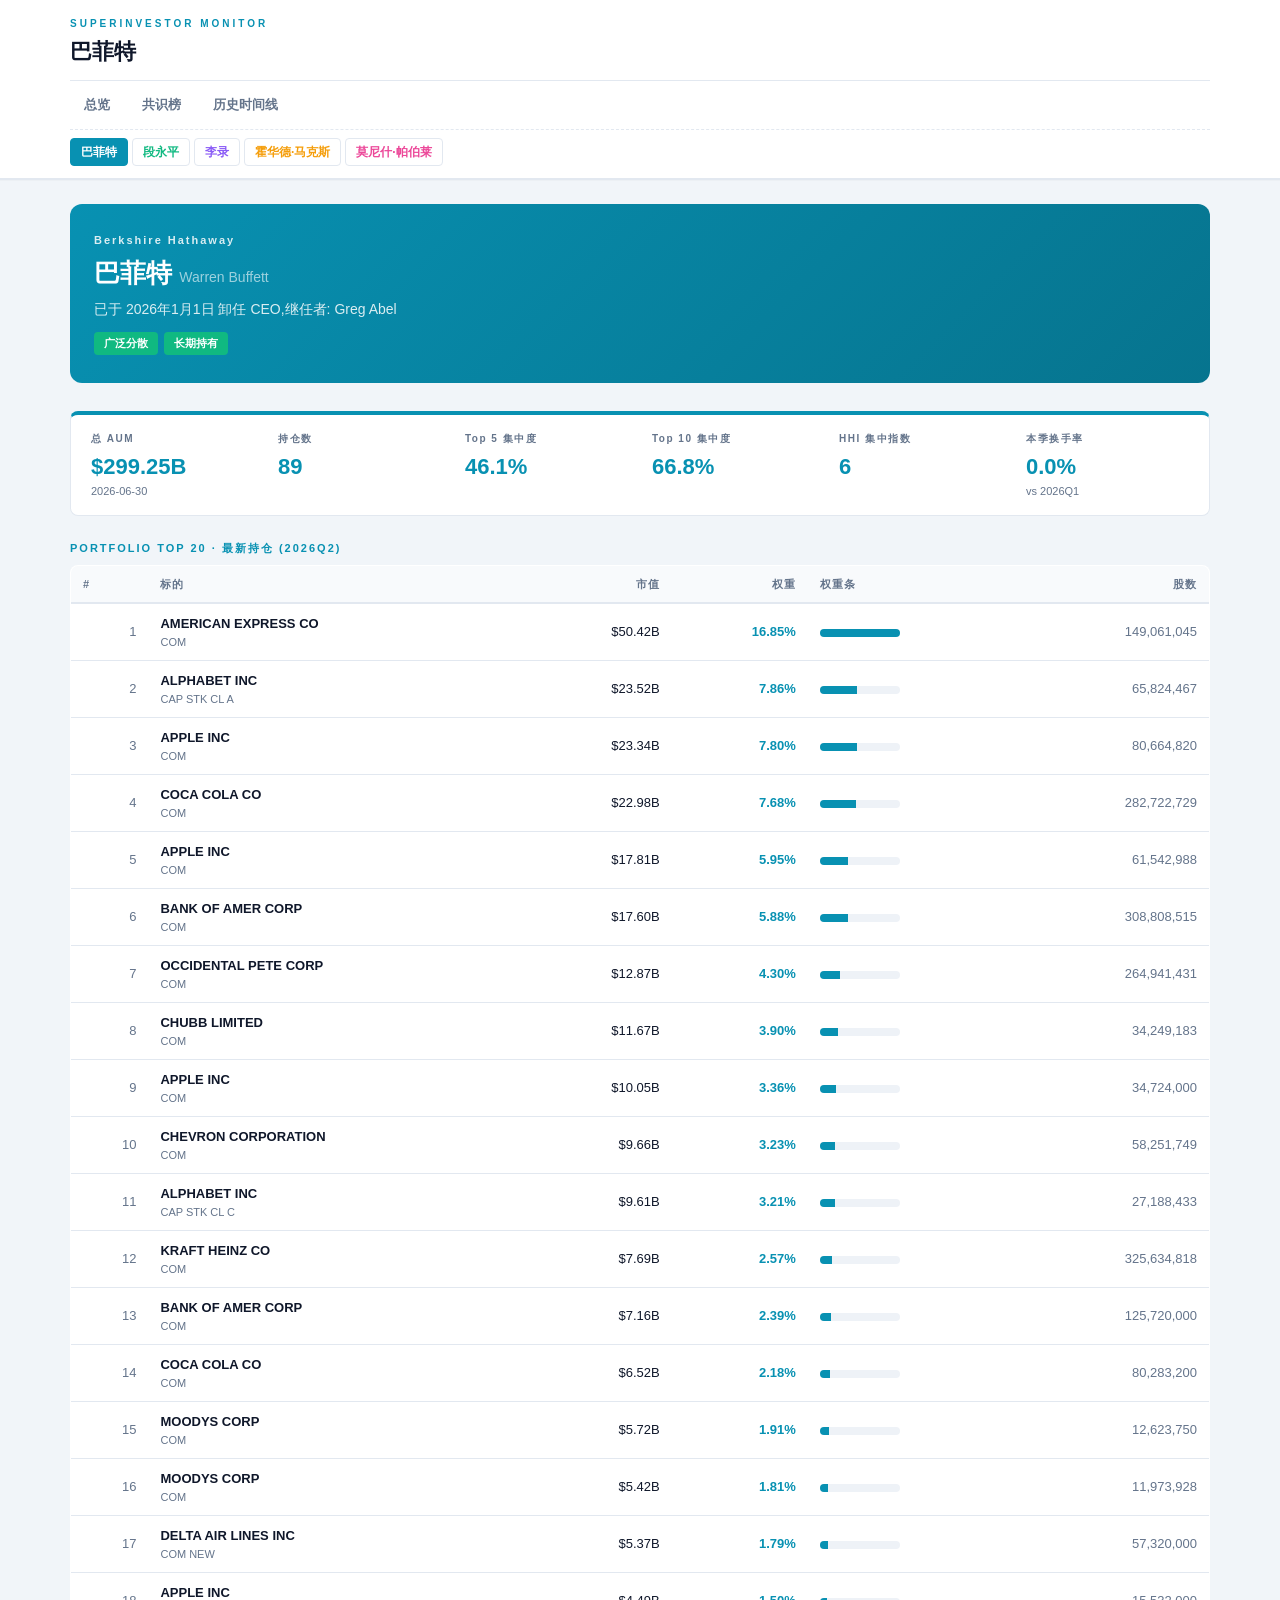
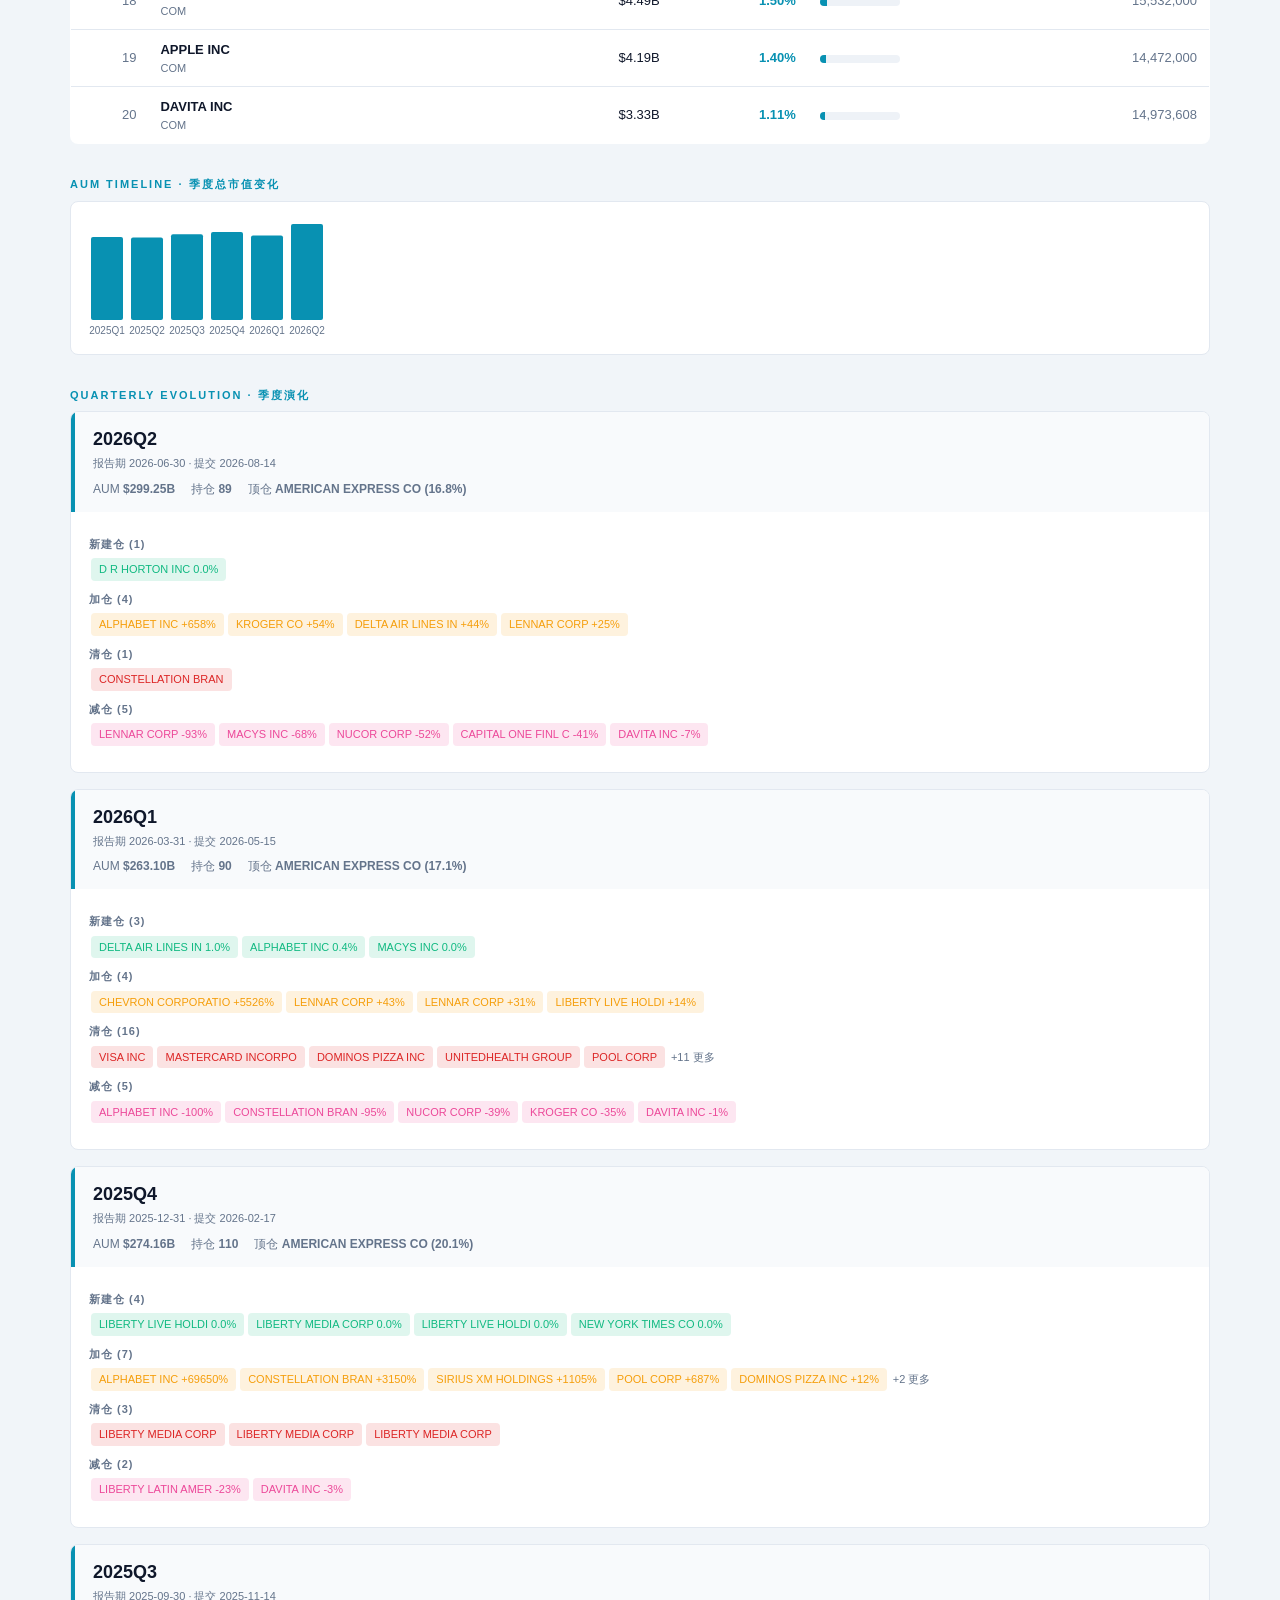
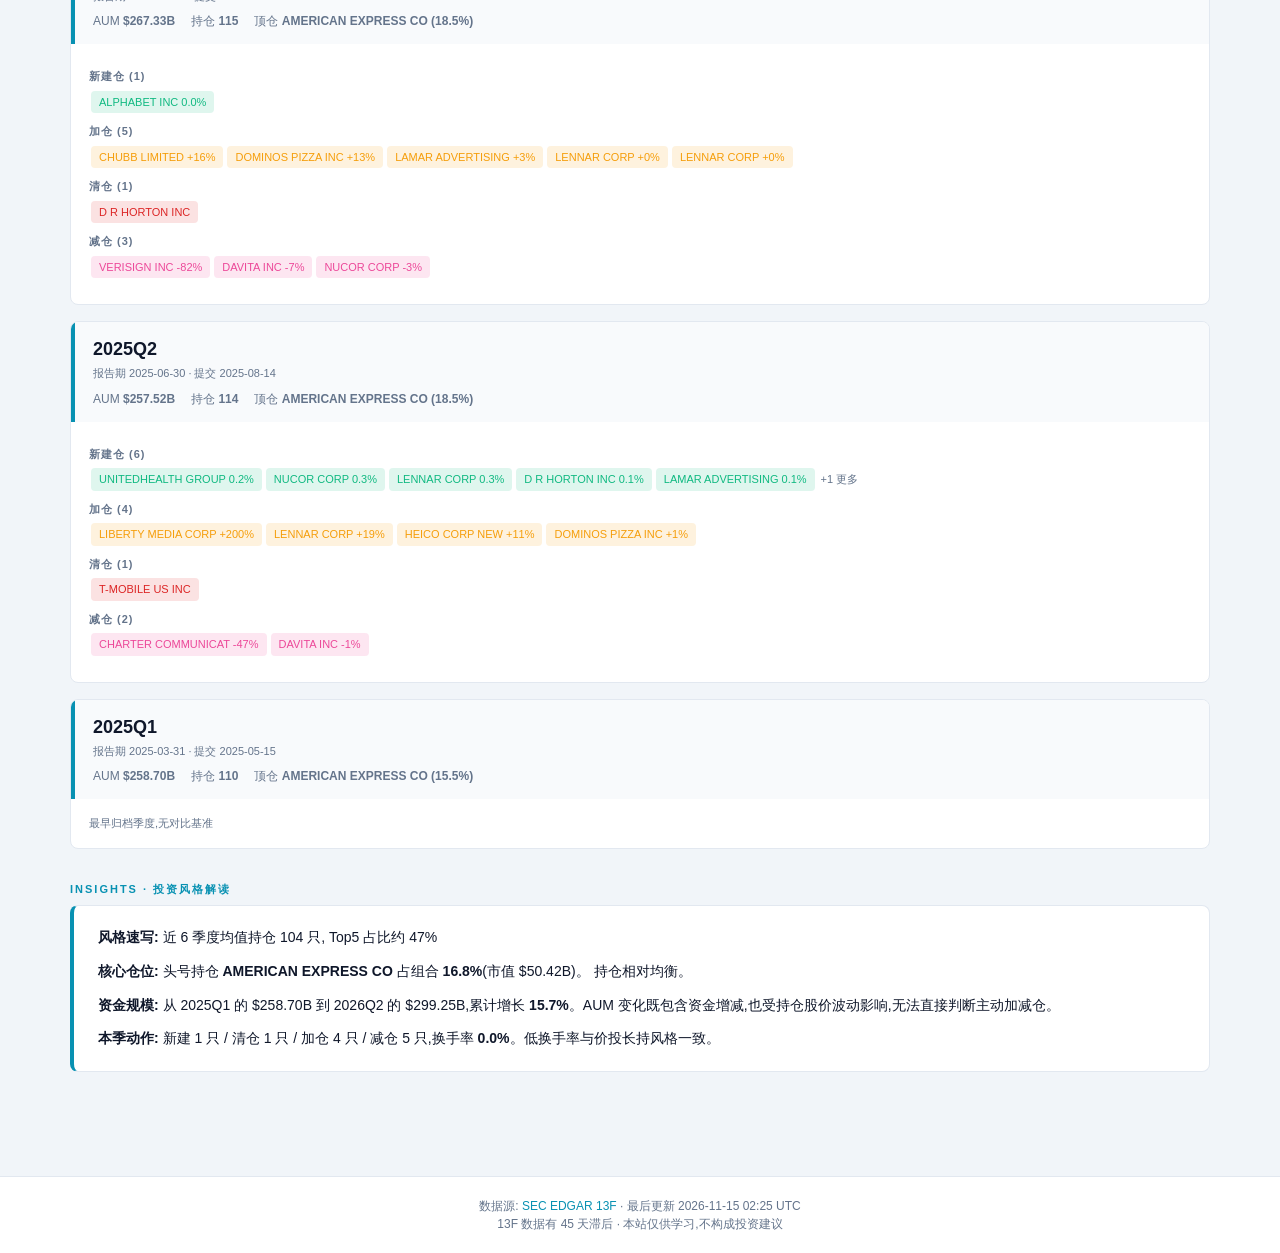
==== docs/Buffett.html @ 81aad675 "Update state/history/site [skip ci]" ====
<!DOCTYPE html>
<html lang="zh-CN">
<head>
<meta charset="UTF-8">
<meta name="viewport" content="width=device-width, initial-scale=1">
<title>巴菲特 · Superinvestor Monitor</title>
<link rel="stylesheet" href="assets/style.css">
</head>
<body>
<header class="site-header">
    <div class="container">
        <div class="brand">
            <div class="brand-tag">SUPERINVESTOR MONITOR</div>
            <h1>巴菲特</h1>
        </div>
        <nav class="primary-nav"><a href="index.html">总览</a><a href="consensus.html">共识榜</a><a href="history.html">历史时间线</a></nav>
        <nav class="investor-nav"><a href="Buffett.html" class="active" style="--accent:#0891b2">巴菲特</a><a href="Duan.html" style="--accent:#10b981">段永平</a><a href="LiLu.html" style="--accent:#8b5cf6">李录</a><a href="Marks.html" style="--accent:#f59e0b">霍华德·马克斯</a><a href="Pabrai.html" style="--accent:#ec4899">莫尼什·帕伯莱</a></nav>
    </div>
</header>

<main class="container">

    <section class="hero" style="--accent:#0891b2">
        <div class="hero-tag">Berkshire Hathaway</div>
        <h2 class="hero-title">巴菲特 <span class="muted">Warren Buffett</span></h2>
        <div class="hero-sub">已于 2026年1月1日 卸任 CEO,继任者: Greg Abel</div>
        <div class="hero-tags"><span class="style-tag" style="background:#10b981">广泛分散</span><span class="style-tag" style="background:#10b981">长期持有</span></div>
    </section>

    
    <div class="kpi-strip" style="--accent:#0891b2">
        <div class="kpi-cell">
            <div class="kpi-label">总 AUM</div>
            <div class="kpi-value">$299.25B</div>
            <div class="kpi-sub">2026-06-30</div>
        </div>
        <div class="kpi-cell">
            <div class="kpi-label">持仓数</div>
            <div class="kpi-value">89</div>
        </div>
        <div class="kpi-cell">
            <div class="kpi-label">Top 5 集中度</div>
            <div class="kpi-value">46.1%</div>
        </div>
        <div class="kpi-cell">
            <div class="kpi-label">Top 10 集中度</div>
            <div class="kpi-value">66.8%</div>
        </div>
        <div class="kpi-cell">
            <div class="kpi-label">HHI 集中指数</div>
            <div class="kpi-value">6</div>
        </div>
    
        <div class="kpi-cell">
            <div class="kpi-label">本季换手率</div>
            <div class="kpi-value">0.0%</div>
            <div class="kpi-sub">vs 2026Q1</div>
        </div>
        </div>

    <section>
        <div class="section-tag">PORTFOLIO TOP 20 · 最新持仓 (2026Q2)</div>
        <table class="data-table">
            <thead><tr><th>#</th><th>标的</th><th class="num">市值</th><th class="num">权重</th><th>权重条</th><th class="num">股数</th></tr></thead>
            <tbody>
        <tr>
            <td class="muted num">1</td>
            <td><b>AMERICAN EXPRESS CO</b><div class="muted small">COM</div></td>
            <td class="num">$50.42B</td>
            <td class="num"><b style="color:#0891b2">16.85%</b></td>
            <td><div class="bar-wrap" style="width:80px"><div class="bar-fill" style="width:100.0%; background:#0891b2"></div></div></td>
            <td class="num muted">149,061,045</td>
        </tr>
        
        <tr>
            <td class="muted num">2</td>
            <td><b>ALPHABET INC</b><div class="muted small">CAP STK CL A</div></td>
            <td class="num">$23.52B</td>
            <td class="num"><b style="color:#0891b2">7.86%</b></td>
            <td><div class="bar-wrap" style="width:80px"><div class="bar-fill" style="width:46.7%; background:#0891b2"></div></div></td>
            <td class="num muted">65,824,467</td>
        </tr>
        
        <tr>
            <td class="muted num">3</td>
            <td><b>APPLE INC</b><div class="muted small">COM</div></td>
            <td class="num">$23.34B</td>
            <td class="num"><b style="color:#0891b2">7.80%</b></td>
            <td><div class="bar-wrap" style="width:80px"><div class="bar-fill" style="width:46.3%; background:#0891b2"></div></div></td>
            <td class="num muted">80,664,820</td>
        </tr>
        
        <tr>
            <td class="muted num">4</td>
            <td><b>COCA COLA CO</b><div class="muted small">COM</div></td>
            <td class="num">$22.98B</td>
            <td class="num"><b style="color:#0891b2">7.68%</b></td>
            <td><div class="bar-wrap" style="width:80px"><div class="bar-fill" style="width:45.6%; background:#0891b2"></div></div></td>
            <td class="num muted">282,722,729</td>
        </tr>
        
        <tr>
            <td class="muted num">5</td>
            <td><b>APPLE INC</b><div class="muted small">COM</div></td>
            <td class="num">$17.81B</td>
            <td class="num"><b style="color:#0891b2">5.95%</b></td>
            <td><div class="bar-wrap" style="width:80px"><div class="bar-fill" style="width:35.3%; background:#0891b2"></div></div></td>
            <td class="num muted">61,542,988</td>
        </tr>
        
        <tr>
            <td class="muted num">6</td>
            <td><b>BANK OF AMER CORP</b><div class="muted small">COM</div></td>
            <td class="num">$17.60B</td>
            <td class="num"><b style="color:#0891b2">5.88%</b></td>
            <td><div class="bar-wrap" style="width:80px"><div class="bar-fill" style="width:34.9%; background:#0891b2"></div></div></td>
            <td class="num muted">308,808,515</td>
        </tr>
        
        <tr>
            <td class="muted num">7</td>
            <td><b>OCCIDENTAL PETE CORP</b><div class="muted small">COM</div></td>
            <td class="num">$12.87B</td>
            <td class="num"><b style="color:#0891b2">4.30%</b></td>
            <td><div class="bar-wrap" style="width:80px"><div class="bar-fill" style="width:25.5%; background:#0891b2"></div></div></td>
            <td class="num muted">264,941,431</td>
        </tr>
        
        <tr>
            <td class="muted num">8</td>
            <td><b>CHUBB LIMITED</b><div class="muted small">COM</div></td>
            <td class="num">$11.67B</td>
            <td class="num"><b style="color:#0891b2">3.90%</b></td>
            <td><div class="bar-wrap" style="width:80px"><div class="bar-fill" style="width:23.1%; background:#0891b2"></div></div></td>
            <td class="num muted">34,249,183</td>
        </tr>
        
        <tr>
            <td class="muted num">9</td>
            <td><b>APPLE INC</b><div class="muted small">COM</div></td>
            <td class="num">$10.05B</td>
            <td class="num"><b style="color:#0891b2">3.36%</b></td>
            <td><div class="bar-wrap" style="width:80px"><div class="bar-fill" style="width:19.9%; background:#0891b2"></div></div></td>
            <td class="num muted">34,724,000</td>
        </tr>
        
        <tr>
            <td class="muted num">10</td>
            <td><b>CHEVRON CORPORATION</b><div class="muted small">COM</div></td>
            <td class="num">$9.66B</td>
            <td class="num"><b style="color:#0891b2">3.23%</b></td>
            <td><div class="bar-wrap" style="width:80px"><div class="bar-fill" style="width:19.2%; background:#0891b2"></div></div></td>
            <td class="num muted">58,251,749</td>
        </tr>
        
        <tr>
            <td class="muted num">11</td>
            <td><b>ALPHABET INC</b><div class="muted small">CAP STK CL C</div></td>
            <td class="num">$9.61B</td>
            <td class="num"><b style="color:#0891b2">3.21%</b></td>
            <td><div class="bar-wrap" style="width:80px"><div class="bar-fill" style="width:19.1%; background:#0891b2"></div></div></td>
            <td class="num muted">27,188,433</td>
        </tr>
        
        <tr>
            <td class="muted num">12</td>
            <td><b>KRAFT HEINZ CO</b><div class="muted small">COM</div></td>
            <td class="num">$7.69B</td>
            <td class="num"><b style="color:#0891b2">2.57%</b></td>
            <td><div class="bar-wrap" style="width:80px"><div class="bar-fill" style="width:15.3%; background:#0891b2"></div></div></td>
            <td class="num muted">325,634,818</td>
        </tr>
        
        <tr>
            <td class="muted num">13</td>
            <td><b>BANK OF AMER CORP</b><div class="muted small">COM</div></td>
            <td class="num">$7.16B</td>
            <td class="num"><b style="color:#0891b2">2.39%</b></td>
            <td><div class="bar-wrap" style="width:80px"><div class="bar-fill" style="width:14.2%; background:#0891b2"></div></div></td>
            <td class="num muted">125,720,000</td>
        </tr>
        
        <tr>
            <td class="muted num">14</td>
            <td><b>COCA COLA CO</b><div class="muted small">COM</div></td>
            <td class="num">$6.52B</td>
            <td class="num"><b style="color:#0891b2">2.18%</b></td>
            <td><div class="bar-wrap" style="width:80px"><div class="bar-fill" style="width:12.9%; background:#0891b2"></div></div></td>
            <td class="num muted">80,283,200</td>
        </tr>
        
        <tr>
            <td class="muted num">15</td>
            <td><b>MOODYS CORP</b><div class="muted small">COM</div></td>
            <td class="num">$5.72B</td>
            <td class="num"><b style="color:#0891b2">1.91%</b></td>
            <td><div class="bar-wrap" style="width:80px"><div class="bar-fill" style="width:11.3%; background:#0891b2"></div></div></td>
            <td class="num muted">12,623,750</td>
        </tr>
        
        <tr>
            <td class="muted num">16</td>
            <td><b>MOODYS CORP</b><div class="muted small">COM</div></td>
            <td class="num">$5.42B</td>
            <td class="num"><b style="color:#0891b2">1.81%</b></td>
            <td><div class="bar-wrap" style="width:80px"><div class="bar-fill" style="width:10.8%; background:#0891b2"></div></div></td>
            <td class="num muted">11,973,928</td>
        </tr>
        
        <tr>
            <td class="muted num">17</td>
            <td><b>DELTA AIR LINES INC</b><div class="muted small">COM NEW</div></td>
            <td class="num">$5.37B</td>
            <td class="num"><b style="color:#0891b2">1.79%</b></td>
            <td><div class="bar-wrap" style="width:80px"><div class="bar-fill" style="width:10.6%; background:#0891b2"></div></div></td>
            <td class="num muted">57,320,000</td>
        </tr>
        
        <tr>
            <td class="muted num">18</td>
            <td><b>APPLE INC</b><div class="muted small">COM</div></td>
            <td class="num">$4.49B</td>
            <td class="num"><b style="color:#0891b2">1.50%</b></td>
            <td><div class="bar-wrap" style="width:80px"><div class="bar-fill" style="width:8.9%; background:#0891b2"></div></div></td>
            <td class="num muted">15,532,000</td>
        </tr>
        
        <tr>
            <td class="muted num">19</td>
            <td><b>APPLE INC</b><div class="muted small">COM</div></td>
            <td class="num">$4.19B</td>
            <td class="num"><b style="color:#0891b2">1.40%</b></td>
            <td><div class="bar-wrap" style="width:80px"><div class="bar-fill" style="width:8.3%; background:#0891b2"></div></div></td>
            <td class="num muted">14,472,000</td>
        </tr>
        
        <tr>
            <td class="muted num">20</td>
            <td><b>DAVITA INC</b><div class="muted small">COM</div></td>
            <td class="num">$3.33B</td>
            <td class="num"><b style="color:#0891b2">1.11%</b></td>
            <td><div class="bar-wrap" style="width:80px"><div class="bar-fill" style="width:6.6%; background:#0891b2"></div></div></td>
            <td class="num muted">14,973,608</td>
        </tr>
        </tbody>
        </table>
    </section>

    <section>
        <div class="section-tag">AUM TIMELINE · 季度总市值变化</div>
        <div class="chart-wrap"><svg width="240" height="120" viewBox="0 0 240 120" class="chart"><rect x="4.0" y="19.0" width="32.0" height="83.0" fill="#0891b2" rx="2"/><text x="20.0" y="116" text-anchor="middle" font-size="10" fill="#64748b">2025Q1</text><rect x="44.0" y="19.4" width="32.0" height="82.6" fill="#0891b2" rx="2"/><text x="60.0" y="116" text-anchor="middle" font-size="10" fill="#64748b">2025Q2</text><rect x="84.0" y="16.2" width="32.0" height="85.8" fill="#0891b2" rx="2"/><text x="100.0" y="116" text-anchor="middle" font-size="10" fill="#64748b">2025Q3</text><rect x="124.0" y="14.0" width="32.0" height="88.0" fill="#0891b2" rx="2"/><text x="140.0" y="116" text-anchor="middle" font-size="10" fill="#64748b">2025Q4</text><rect x="164.0" y="17.6" width="32.0" height="84.4" fill="#0891b2" rx="2"/><text x="180.0" y="116" text-anchor="middle" font-size="10" fill="#64748b">2026Q1</text><rect x="204.0" y="6.0" width="32.0" height="96.0" fill="#0891b2" rx="2"/><text x="220.0" y="116" text-anchor="middle" font-size="10" fill="#64748b">2026Q2</text></svg></div>
    </section>

    <section>
        <div class="section-tag">QUARTERLY EVOLUTION · 季度演化</div>
        <div class="quarter-list">
        <div class="quarter-card">
            <div class="quarter-card-header" style="border-left-color:#0891b2">
                <div class="quarter-card-title">2026Q2</div>
                <div class="quarter-card-meta">
                    报告期 2026-06-30 · 提交 2026-08-14
                </div>
                <div class="quarter-card-stats">
                    <span>AUM <b>$299.25B</b></span>
                    <span>持仓 <b>89</b></span>
                    <span>顶仓 <b>AMERICAN EXPRESS CO (16.8%)</b></span>
                </div>
            </div>
            <div class="quarter-card-body"><div class="qoq-block"><div class="qoq-block-label">新建仓 (1)</div><span class="chip" style="background:#10b98122; color:#10b981">D R HORTON INC 0.0%</span></div><div class="qoq-block"><div class="qoq-block-label">加仓 (4)</div><span class="chip" style="background:#f59e0b22; color:#f59e0b">ALPHABET INC +658%</span><span class="chip" style="background:#f59e0b22; color:#f59e0b">KROGER CO +54%</span><span class="chip" style="background:#f59e0b22; color:#f59e0b">DELTA AIR LINES IN +44%</span><span class="chip" style="background:#f59e0b22; color:#f59e0b">LENNAR CORP +25%</span></div><div class="qoq-block"><div class="qoq-block-label">清仓 (1)</div><span class="chip" style="background:#dc262622; color:#dc2626">CONSTELLATION BRAN</span></div><div class="qoq-block"><div class="qoq-block-label">减仓 (5)</div><span class="chip" style="background:#ec489922; color:#ec4899">LENNAR CORP -93%</span><span class="chip" style="background:#ec489922; color:#ec4899">MACYS INC -68%</span><span class="chip" style="background:#ec489922; color:#ec4899">NUCOR CORP -52%</span><span class="chip" style="background:#ec489922; color:#ec4899">CAPITAL ONE FINL C -41%</span><span class="chip" style="background:#ec489922; color:#ec4899">DAVITA INC -7%</span></div></div>
        </div>
        
        <div class="quarter-card">
            <div class="quarter-card-header" style="border-left-color:#0891b2">
                <div class="quarter-card-title">2026Q1</div>
                <div class="quarter-card-meta">
                    报告期 2026-03-31 · 提交 2026-05-15
                </div>
                <div class="quarter-card-stats">
                    <span>AUM <b>$263.10B</b></span>
                    <span>持仓 <b>90</b></span>
                    <span>顶仓 <b>AMERICAN EXPRESS CO (17.1%)</b></span>
                </div>
            </div>
            <div class="quarter-card-body"><div class="qoq-block"><div class="qoq-block-label">新建仓 (3)</div><span class="chip" style="background:#10b98122; color:#10b981">DELTA AIR LINES IN 1.0%</span><span class="chip" style="background:#10b98122; color:#10b981">ALPHABET INC 0.4%</span><span class="chip" style="background:#10b98122; color:#10b981">MACYS INC 0.0%</span></div><div class="qoq-block"><div class="qoq-block-label">加仓 (4)</div><span class="chip" style="background:#f59e0b22; color:#f59e0b">CHEVRON CORPORATIO +5526%</span><span class="chip" style="background:#f59e0b22; color:#f59e0b">LENNAR CORP +43%</span><span class="chip" style="background:#f59e0b22; color:#f59e0b">LENNAR CORP +31%</span><span class="chip" style="background:#f59e0b22; color:#f59e0b">LIBERTY LIVE HOLDI +14%</span></div><div class="qoq-block"><div class="qoq-block-label">清仓 (16)</div><span class="chip" style="background:#dc262622; color:#dc2626">VISA INC</span><span class="chip" style="background:#dc262622; color:#dc2626">MASTERCARD INCORPO</span><span class="chip" style="background:#dc262622; color:#dc2626">DOMINOS PIZZA INC</span><span class="chip" style="background:#dc262622; color:#dc2626">UNITEDHEALTH GROUP</span><span class="chip" style="background:#dc262622; color:#dc2626">POOL CORP</span> <span class="muted small">+11 更多</span></div><div class="qoq-block"><div class="qoq-block-label">减仓 (5)</div><span class="chip" style="background:#ec489922; color:#ec4899">ALPHABET INC -100%</span><span class="chip" style="background:#ec489922; color:#ec4899">CONSTELLATION BRAN -95%</span><span class="chip" style="background:#ec489922; color:#ec4899">NUCOR CORP -39%</span><span class="chip" style="background:#ec489922; color:#ec4899">KROGER CO -35%</span><span class="chip" style="background:#ec489922; color:#ec4899">DAVITA INC -1%</span></div></div>
        </div>
        
        <div class="quarter-card">
            <div class="quarter-card-header" style="border-left-color:#0891b2">
                <div class="quarter-card-title">2025Q4</div>
                <div class="quarter-card-meta">
                    报告期 2025-12-31 · 提交 2026-02-17
                </div>
                <div class="quarter-card-stats">
                    <span>AUM <b>$274.16B</b></span>
                    <span>持仓 <b>110</b></span>
                    <span>顶仓 <b>AMERICAN EXPRESS CO (20.1%)</b></span>
                </div>
            </div>
            <div class="quarter-card-body"><div class="qoq-block"><div class="qoq-block-label">新建仓 (4)</div><span class="chip" style="background:#10b98122; color:#10b981">LIBERTY LIVE HOLDI 0.0%</span><span class="chip" style="background:#10b98122; color:#10b981">LIBERTY MEDIA CORP 0.0%</span><span class="chip" style="background:#10b98122; color:#10b981">LIBERTY LIVE HOLDI 0.0%</span><span class="chip" style="background:#10b98122; color:#10b981">NEW YORK TIMES CO 0.0%</span></div><div class="qoq-block"><div class="qoq-block-label">加仓 (7)</div><span class="chip" style="background:#f59e0b22; color:#f59e0b">ALPHABET INC +69650%</span><span class="chip" style="background:#f59e0b22; color:#f59e0b">CONSTELLATION BRAN +3150%</span><span class="chip" style="background:#f59e0b22; color:#f59e0b">SIRIUS XM HOLDINGS +1105%</span><span class="chip" style="background:#f59e0b22; color:#f59e0b">POOL CORP +687%</span><span class="chip" style="background:#f59e0b22; color:#f59e0b">DOMINOS PIZZA INC +12%</span> <span class="muted small">+2 更多</span></div><div class="qoq-block"><div class="qoq-block-label">清仓 (3)</div><span class="chip" style="background:#dc262622; color:#dc2626">LIBERTY MEDIA CORP</span><span class="chip" style="background:#dc262622; color:#dc2626">LIBERTY MEDIA CORP</span><span class="chip" style="background:#dc262622; color:#dc2626">LIBERTY MEDIA CORP</span></div><div class="qoq-block"><div class="qoq-block-label">减仓 (2)</div><span class="chip" style="background:#ec489922; color:#ec4899">LIBERTY LATIN AMER -23%</span><span class="chip" style="background:#ec489922; color:#ec4899">DAVITA INC -3%</span></div></div>
        </div>
        
        <div class="quarter-card">
            <div class="quarter-card-header" style="border-left-color:#0891b2">
                <div class="quarter-card-title">2025Q3</div>
                <div class="quarter-card-meta">
                    报告期 2025-09-30 · 提交 2025-11-14
                </div>
                <div class="quarter-card-stats">
                    <span>AUM <b>$267.33B</b></span>
                    <span>持仓 <b>115</b></span>
                    <span>顶仓 <b>AMERICAN EXPRESS CO (18.5%)</b></span>
                </div>
            </div>
            <div class="quarter-card-body"><div class="qoq-block"><div class="qoq-block-label">新建仓 (1)</div><span class="chip" style="background:#10b98122; color:#10b981">ALPHABET INC 0.0%</span></div><div class="qoq-block"><div class="qoq-block-label">加仓 (5)</div><span class="chip" style="background:#f59e0b22; color:#f59e0b">CHUBB LIMITED +16%</span><span class="chip" style="background:#f59e0b22; color:#f59e0b">DOMINOS PIZZA INC +13%</span><span class="chip" style="background:#f59e0b22; color:#f59e0b">LAMAR ADVERTISING  +3%</span><span class="chip" style="background:#f59e0b22; color:#f59e0b">LENNAR CORP +0%</span><span class="chip" style="background:#f59e0b22; color:#f59e0b">LENNAR CORP +0%</span></div><div class="qoq-block"><div class="qoq-block-label">清仓 (1)</div><span class="chip" style="background:#dc262622; color:#dc2626">D R HORTON INC</span></div><div class="qoq-block"><div class="qoq-block-label">减仓 (3)</div><span class="chip" style="background:#ec489922; color:#ec4899">VERISIGN INC -82%</span><span class="chip" style="background:#ec489922; color:#ec4899">DAVITA INC -7%</span><span class="chip" style="background:#ec489922; color:#ec4899">NUCOR CORP -3%</span></div></div>
        </div>
        
        <div class="quarter-card">
            <div class="quarter-card-header" style="border-left-color:#0891b2">
                <div class="quarter-card-title">2025Q2</div>
                <div class="quarter-card-meta">
                    报告期 2025-06-30 · 提交 2025-08-14
                </div>
                <div class="quarter-card-stats">
                    <span>AUM <b>$257.52B</b></span>
                    <span>持仓 <b>114</b></span>
                    <span>顶仓 <b>AMERICAN EXPRESS CO (18.5%)</b></span>
                </div>
            </div>
            <div class="quarter-card-body"><div class="qoq-block"><div class="qoq-block-label">新建仓 (6)</div><span class="chip" style="background:#10b98122; color:#10b981">UNITEDHEALTH GROUP 0.2%</span><span class="chip" style="background:#10b98122; color:#10b981">NUCOR CORP 0.3%</span><span class="chip" style="background:#10b98122; color:#10b981">LENNAR CORP 0.3%</span><span class="chip" style="background:#10b98122; color:#10b981">D R HORTON INC 0.1%</span><span class="chip" style="background:#10b98122; color:#10b981">LAMAR ADVERTISING  0.1%</span> <span class="muted small">+1 更多</span></div><div class="qoq-block"><div class="qoq-block-label">加仓 (4)</div><span class="chip" style="background:#f59e0b22; color:#f59e0b">LIBERTY MEDIA CORP +200%</span><span class="chip" style="background:#f59e0b22; color:#f59e0b">LENNAR CORP +19%</span><span class="chip" style="background:#f59e0b22; color:#f59e0b">HEICO CORP NEW +11%</span><span class="chip" style="background:#f59e0b22; color:#f59e0b">DOMINOS PIZZA INC +1%</span></div><div class="qoq-block"><div class="qoq-block-label">清仓 (1)</div><span class="chip" style="background:#dc262622; color:#dc2626">T-MOBILE US INC</span></div><div class="qoq-block"><div class="qoq-block-label">减仓 (2)</div><span class="chip" style="background:#ec489922; color:#ec4899">CHARTER COMMUNICAT -47%</span><span class="chip" style="background:#ec489922; color:#ec4899">DAVITA INC -1%</span></div></div>
        </div>
        
        <div class="quarter-card">
            <div class="quarter-card-header" style="border-left-color:#0891b2">
                <div class="quarter-card-title">2025Q1</div>
                <div class="quarter-card-meta">
                    报告期 2025-03-31 · 提交 2025-05-15
                </div>
                <div class="quarter-card-stats">
                    <span>AUM <b>$258.70B</b></span>
                    <span>持仓 <b>110</b></span>
                    <span>顶仓 <b>AMERICAN EXPRESS CO (15.5%)</b></span>
                </div>
            </div>
            <div class="quarter-card-body"><div class="muted small">最早归档季度,无对比基准</div></div>
        </div>
        </div>
    </section>

    <section>
        <div class="section-tag">INSIGHTS · 投资风格解读</div>
        <div class="insight-box"><p><b>风格速写:</b> 近 6 季度均值持仓 104 只, Top5 占比约 47%</p><p><b>核心仓位:</b> 头号持仓 <b>AMERICAN EXPRESS CO</b> 占组合 <b>16.8%</b>(市值 $50.42B)。 持仓相对均衡。</p><p><b>资金规模:</b> 从 2025Q1 的 $258.70B 到 2026Q2 的 $299.25B,累计增长 <b>15.7%</b>。AUM 变化既包含资金增减,也受持仓股价波动影响,无法直接判断主动加减仓。</p><p><b>本季动作:</b> 新建 1 只 / 清仓 1 只 / 加仓 4 只 / 减仓 5 只,换手率 <b>0.0%</b>。低换手率与价投长持风格一致。</p></div>
    </section>
    
</main>

<footer class="site-footer">
    <div class="container">
        <div>数据源: <a href="https://www.sec.gov/edgar/sec-api-documentation" target="_blank">SEC EDGAR 13F</a> · 最后更新 2026-11-15 02:25 UTC</div>
        <div class="muted">13F 数据有 45 天滞后 · 本站仅供学习,不构成投资建议</div>
    </div>
</footer>
</body>
</html>
---- docs/assets/style.css ----
* { margin: 0; padding: 0; box-sizing: border-box; }

body {
    font-family: -apple-system, BlinkMacSystemFont, 'Segoe UI', 'PingFang SC', 'Microsoft YaHei', sans-serif;
    background: #f1f5f9;
    color: #0f172a;
    line-height: 1.5;
    font-size: 14px;
}

a { color: #0891b2; text-decoration: none; }
a:hover { text-decoration: underline; }

.container {
    max-width: 1180px;
    margin: 0 auto;
    padding: 0 20px;
}

.muted { color: #64748b; }
.small { font-size: 11px; }
.num { font-variant-numeric: tabular-nums; text-align: right; }

/* ============ Header / Nav ============ */
.site-header {
    background: white;
    border-bottom: 2px solid #e2e8f0;
    position: sticky; top: 0; z-index: 100;
    box-shadow: 0 1px 0 rgba(0,0,0,0.02);
}
.brand {
    padding: 16px 0 12px;
}
.brand-tag {
    font-size: 10px;
    letter-spacing: 3px;
    color: #0891b2;
    font-weight: 700;
}
.brand h1 {
    font-size: 22px;
    font-weight: 700;
    margin-top: 4px;
    color: #0f172a;
}

.primary-nav, .investor-nav {
    display: flex;
    gap: 4px;
    flex-wrap: wrap;
}
.primary-nav {
    padding: 8px 0;
    border-top: 1px solid #e2e8f0;
}
.investor-nav {
    padding: 8px 0 12px;
    border-top: 1px dashed #e2e8f0;
}
.primary-nav a {
    padding: 6px 14px;
    border-radius: 6px;
    color: #64748b;
    font-weight: 600;
    font-size: 13px;
}
.primary-nav a:hover { background: #eef2f7; text-decoration: none; }
.primary-nav a.active { background: #0891b2; color: white; }

.investor-nav a {
    padding: 4px 10px;
    border-radius: 4px;
    color: var(--accent, #64748b);
    font-weight: 600;
    font-size: 12px;
    border: 1px solid #e2e8f0;
}
.investor-nav a:hover { background: #eef2f7; text-decoration: none; }
.investor-nav a.active {
    background: var(--accent, #0891b2);
    color: white;
    border-color: var(--accent, #0891b2);
}

/* ============ Main / Section ============ */
main.container {
    padding-top: 24px;
    padding-bottom: 40px;
}

section {
    margin-bottom: 32px;
}

.section-tag {
    font-size: 11px;
    letter-spacing: 2px;
    color: #0891b2;
    font-weight: 700;
    margin-bottom: 8px;
}
.section-sub {
    font-size: 12px;
    color: #64748b;
    margin-bottom: 12px;
}

/* ============ Hero ============ */
.hero {
    background: linear-gradient(135deg, #0891b2 0%, #0e7490 100%);
    color: white;
    padding: 28px 24px;
    border-radius: 12px;
    margin-bottom: 28px;
}
.hero[style*="--accent"] {
    background: linear-gradient(135deg, var(--accent) 0%, color-mix(in srgb, var(--accent) 80%, black) 100%);
}
.hero-tag {
    font-size: 11px;
    letter-spacing: 2px;
    opacity: 0.85;
    font-weight: 600;
}
.hero-title {
    font-size: 26px;
    font-weight: 700;
    margin-top: 6px;
}
.hero-title .muted { color: rgba(255,255,255,0.6); font-weight: 400; font-size: 14px; }
.hero-sub {
    font-size: 14px;
    opacity: 0.85;
    margin-top: 6px;
}
.hero-tags {
    margin-top: 12px;
    display: flex; gap: 6px; flex-wrap: wrap;
}
.style-tag {
    color: white;
    padding: 3px 10px;
    border-radius: 4px;
    font-size: 11px;
    font-weight: 600;
}

/* ============ Investor Cards Grid ============ */
.investor-grid {
    display: grid;
    grid-template-columns: repeat(auto-fit, minmax(220px, 1fr));
    gap: 12px;
}
.investor-card {
    background: white;
    border-radius: 8px;
    border: 1px solid #e2e8f0;
    border-left: 4px solid var(--accent, #0891b2);
    padding: 16px;
    color: #0f172a;
    display: flex;
    flex-direction: column;
    gap: 12px;
    transition: transform 0.1s, box-shadow 0.1s;
}
.investor-card:hover {
    transform: translateY(-2px);
    box-shadow: 0 4px 12px rgba(0,0,0,0.06);
    text-decoration: none;
}
.investor-card.placeholder { opacity: 0.6; }

.investor-name {
    font-size: 16px;
    font-weight: 700;
}
.investor-fund {
    font-size: 11px;
    color: #64748b;
    margin-top: 2px;
}

.investor-card-stats {
    display: flex;
    gap: 16px;
    border-top: 1px solid #e2e8f0;
    padding-top: 12px;
}
.kpi-mini { flex: 1; }
.kpi-mini-value {
    font-size: 18px;
    font-weight: 700;
    color: var(--accent, #0891b2);
}
.kpi-mini-label {
    font-size: 10px;
    color: #64748b;
    letter-spacing: 1px;
}
.investor-card-top { font-size: 12px; }
.investor-top-name { font-weight: 600; }
.investor-top-weight {
    font-size: 16px;
    font-weight: 700;
    color: var(--accent);
}
.investor-card-diff {
    display: flex;
    flex-wrap: wrap;
    gap: 4px;
    margin-top: 4px;
}

/* ============ Tags / Chips / Badges ============ */
.tag {
    display: inline-block;
    padding: 2px 8px;
    border-radius: 4px;
    font-size: 11px;
    font-weight: 600;
}
.tag-success { background: #dcfce7; color: #15803d; }
.tag-danger { background: #fee2e2; color: #b91c1c; }
.tag-warning { background: #fef3c7; color: #a16207; }
.tag-pink { background: #fce7f3; color: #9f1239; }

.chip {
    display: inline-block;
    padding: 3px 8px;
    border-radius: 4px;
    font-size: 11px;
    margin: 2px;
    font-weight: 500;
}

.investor-badge {
    display: inline-block;
    color: white;
    padding: 2px 8px;
    border-radius: 4px;
    font-size: 11px;
    margin: 2px;
    font-weight: 600;
}

/* ============ KPI Strip ============ */
.kpi-strip {
    display: flex;
    flex-wrap: wrap;
    background: white;
    border-radius: 8px;
    border: 1px solid #e2e8f0;
    border-top: 4px solid var(--accent, #0891b2);
    padding: 16px 20px;
    margin-bottom: 24px;
    gap: 24px;
}
.kpi-cell {
    flex: 1;
    min-width: 120px;
}
.kpi-label {
    font-size: 10px;
    letter-spacing: 1.5px;
    color: #64748b;
    font-weight: 600;
}
.kpi-value {
    font-size: 22px;
    font-weight: 700;
    color: var(--accent, #0891b2);
    margin-top: 4px;
}
.kpi-sub {
    font-size: 11px;
    color: #64748b;
}

/* ============ Tables ============ */
.data-table {
    width: 100%;
    border-collapse: collapse;
    background: white;
    border: 1px solid #e2e8f0;
    border-radius: 8px;
    overflow: hidden;
}
.data-table thead {
    background: #f8fafc;
}
.data-table th {
    padding: 10px 12px;
    text-align: left;
    font-size: 11px;
    letter-spacing: 1px;
    color: #64748b;
    font-weight: 600;
    border-bottom: 2px solid #e2e8f0;
}
.data-table th.num { text-align: right; }
.data-table td {
    padding: 10px 12px;
    border-bottom: 1px solid #e2e8f0;
    font-size: 13px;
}
.data-table tr:last-child td { border-bottom: none; }
.data-table tr:hover { background: #eef2f7; }
.data-table tr.strong { background: #f0fdfa; }
.data-table tr.strong:hover { background: #ccfbf1; }

.consensus-table td { vertical-align: middle; }

/* ============ Highlights ============ */
.highlight-grid {
    display: grid;
    grid-template-columns: repeat(auto-fit, minmax(280px, 1fr));
    gap: 12px;
}
.highlight-card {
    background: white;
    border-radius: 8px;
    border: 1px solid #e2e8f0;
    overflow: hidden;
}
.highlight-card-header {
    padding: 12px 16px;
    background: #f8fafc;
    font-weight: 600;
    font-size: 13px;
    display: flex; align-items: center; gap: 8px;
}
.dot { width: 8px; height: 8px; border-radius: 50%; display: inline-block; }
.dot.success { background: #10b981; }
.dot.danger { background: #dc2626; }
.dot.warning { background: #f59e0b; }
.dot.purple { background: #8b5cf6; }

.highlight-card-body { padding: 8px 16px; }
.highlight-row {
    display: flex;
    justify-content: space-between;
    align-items: center;
    padding: 8px 0;
    border-bottom: 1px solid #e2e8f0;
    gap: 12px;
}
.highlight-row:last-child { border-bottom: none; }
.highlight-stock { flex: 1; min-width: 0; }
.highlight-name {
    font-size: 13px;
    font-weight: 600;
}
.highlight-badges {
    margin-top: 4px;
}
.highlight-label {
    font-size: 12px;
    color: #64748b;
    text-align: right;
    white-space: nowrap;
}

/* ============ Quarter Cards / Timeline ============ */
.quarter-list {
    display: flex;
    flex-direction: column;
    gap: 16px;
}
.quarter-card {
    background: white;
    border-radius: 8px;
    border: 1px solid #e2e8f0;
    overflow: hidden;
}
.quarter-card-header {
    padding: 14px 18px;
    background: #f8fafc;
    border-left: 4px solid #0891b2;
}
.quarter-card-title {
    font-size: 18px;
    font-weight: 700;
}
.quarter-card-meta {
    font-size: 11px;
    color: #64748b;
    margin-top: 2px;
}
.quarter-card-stats {
    display: flex;
    gap: 16px;
    margin-top: 8px;
    font-size: 12px;
    color: #64748b;
    flex-wrap: wrap;
}
.quarter-card-body {
    padding: 16px 18px;
}
.qoq-block {
    margin: 8px 0;
}
.qoq-block-label {
    font-size: 11px;
    color: #64748b;
    margin-bottom: 4px;
    letter-spacing: 1px;
    font-weight: 600;
}

/* ============ Bars / Charts ============ */
.bar-wrap {
    display: inline-block;
    height: 8px;
    background: #eef2f7;
    border-radius: 4px;
    overflow: hidden;
    vertical-align: middle;
}
.bar-fill {
    height: 100%;
}

.chart-wrap {
    background: white;
    padding: 16px;
    border-radius: 8px;
    border: 1px solid #e2e8f0;
    overflow-x: auto;
}
.chart { display: block; }

/* ============ Insights ============ */
.insight-box {
    background: white;
    padding: 20px 24px;
    border-radius: 8px;
    border-left: 4px solid #0891b2;
    border: 1px solid #e2e8f0;
    border-left: 4px solid #0891b2;
}
.insight-box p {
    margin-bottom: 10px;
    line-height: 1.7;
}
.insight-box p:last-child { margin-bottom: 0; }

/* ============ History Page ============ */
.hist-row {
    background: white;
    border-radius: 8px;
    border: 1px solid #e2e8f0;
    margin-bottom: 16px;
    overflow: hidden;
}
.hist-row-header {
    padding: 12px 16px;
    background: #f8fafc;
    display: flex;
    justify-content: space-between;
    align-items: center;
    border-bottom: 1px solid #e2e8f0;
}
.hist-row-quarter {
    font-size: 18px;
    font-weight: 700;
}
.hist-row-summary {
    font-size: 12px;
    color: #64748b;
}
.hist-grid {
    display: grid;
    grid-template-columns: repeat(auto-fit, minmax(160px, 1fr));
    gap: 1px;
    background: #e2e8f0;
}
.hist-cell {
    background: white;
    padding: 12px;
    border-left: 3px solid var(--accent, #64748b);
}
.hist-cell.empty { background: #f8fafc; }
.hist-cell-name {
    font-size: 12px;
    font-weight: 700;
}
.hist-cell-aum {
    font-size: 15px;
    font-weight: 700;
    color: var(--accent);
    margin-top: 4px;
}
.hist-top { margin-top: 6px; }
.hist-diff { margin-top: 4px; }

/* ============ Footer ============ */
.site-footer {
    border-top: 1px solid #e2e8f0;
    padding: 20px 0;
    margin-top: 32px;
    text-align: center;
    color: #64748b;
    font-size: 12px;
    background: white;
}
.site-footer a { color: #0891b2; }

/* ============ Mobile ============ */
@media (max-width: 640px) {
    .hero-title { font-size: 20px; }
    .kpi-cell { min-width: 100px; }
    .kpi-value { font-size: 18px; }
    .investor-card-stats { gap: 8px; }
    .primary-nav a { padding: 4px 10px; font-size: 12px; }
}
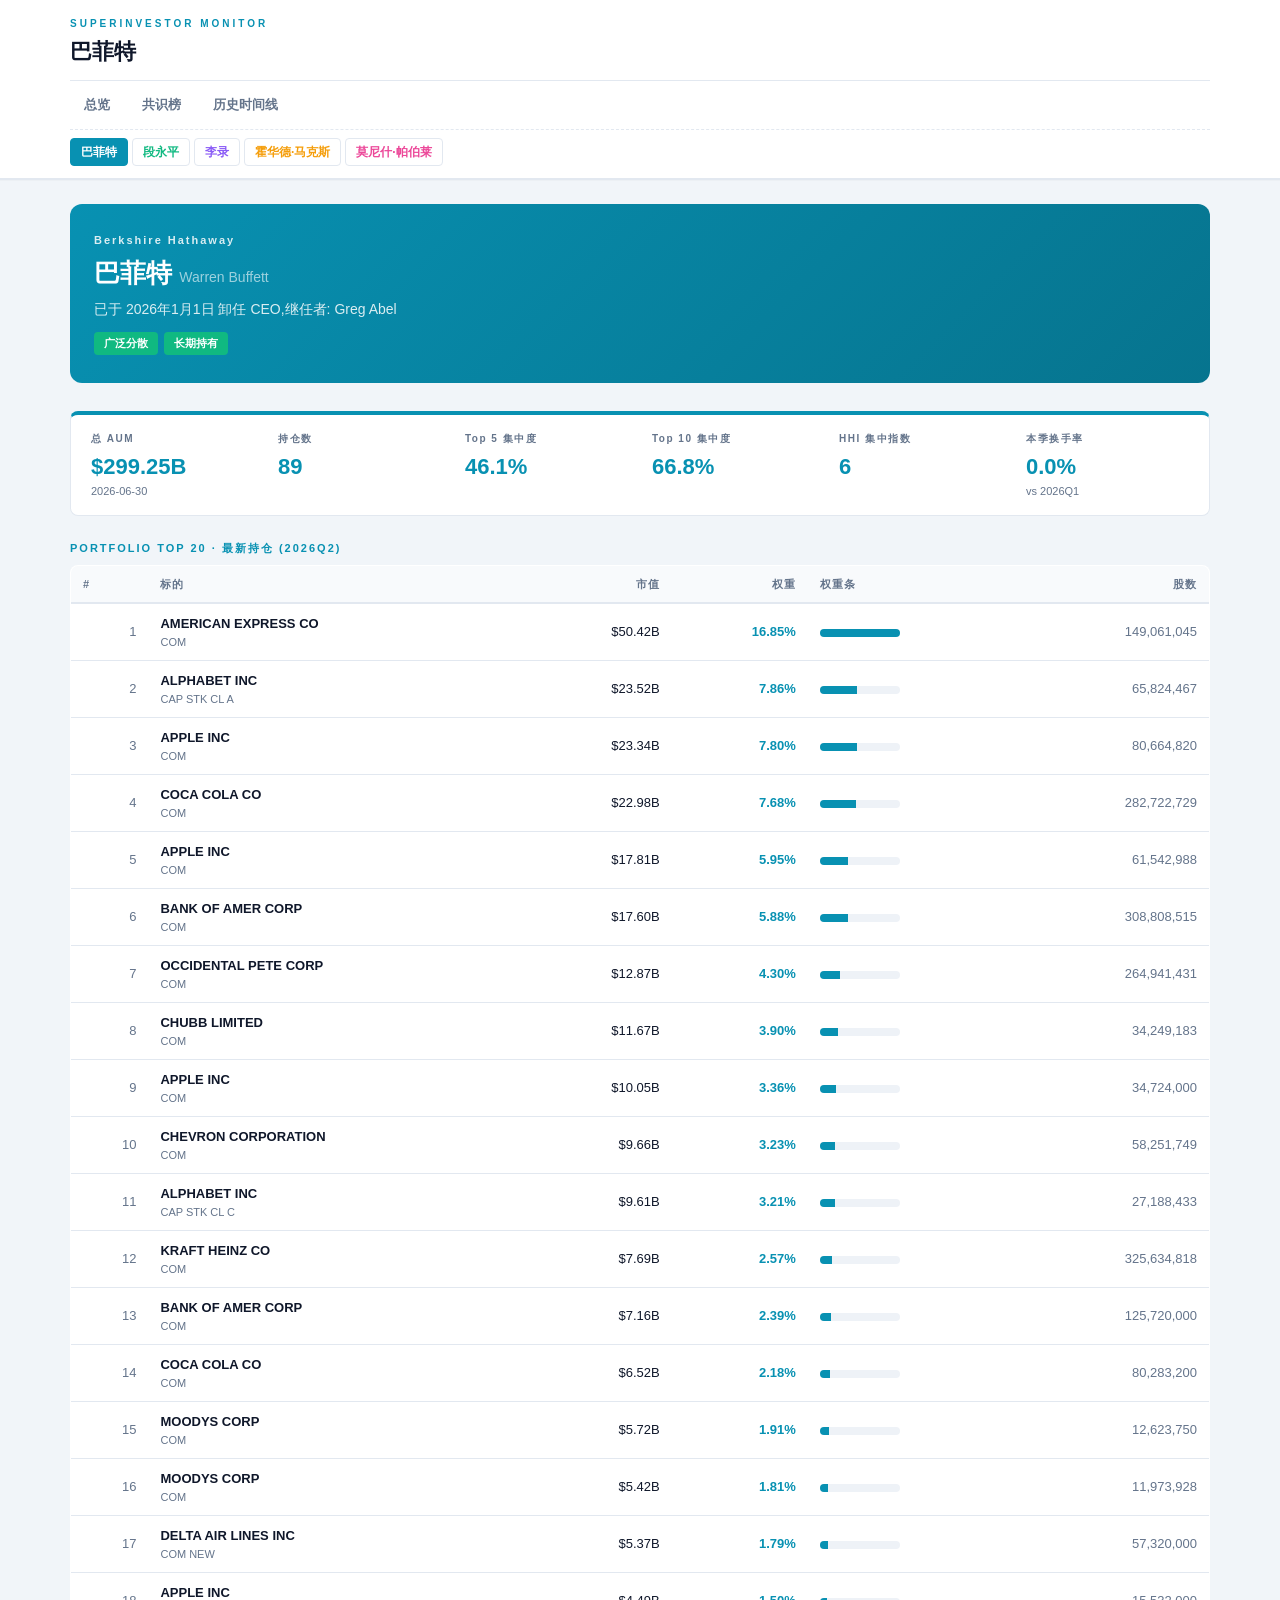
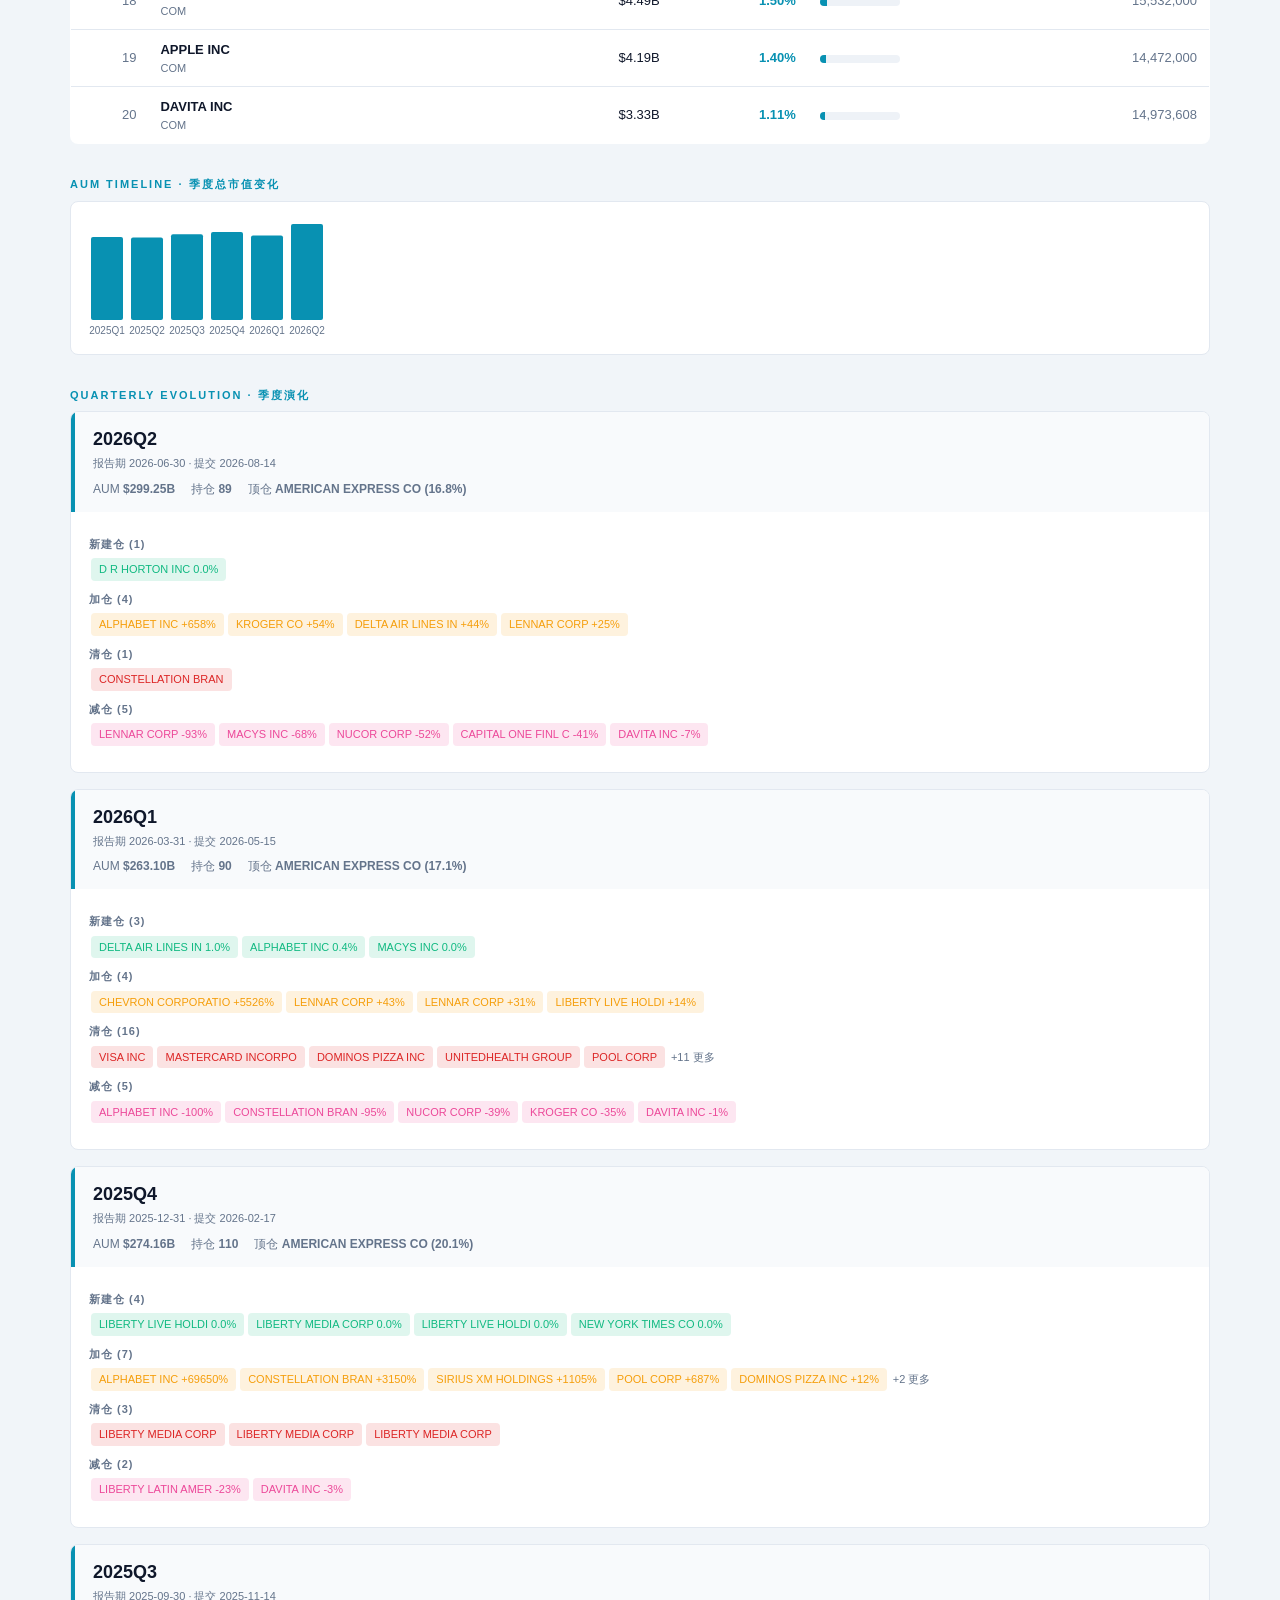
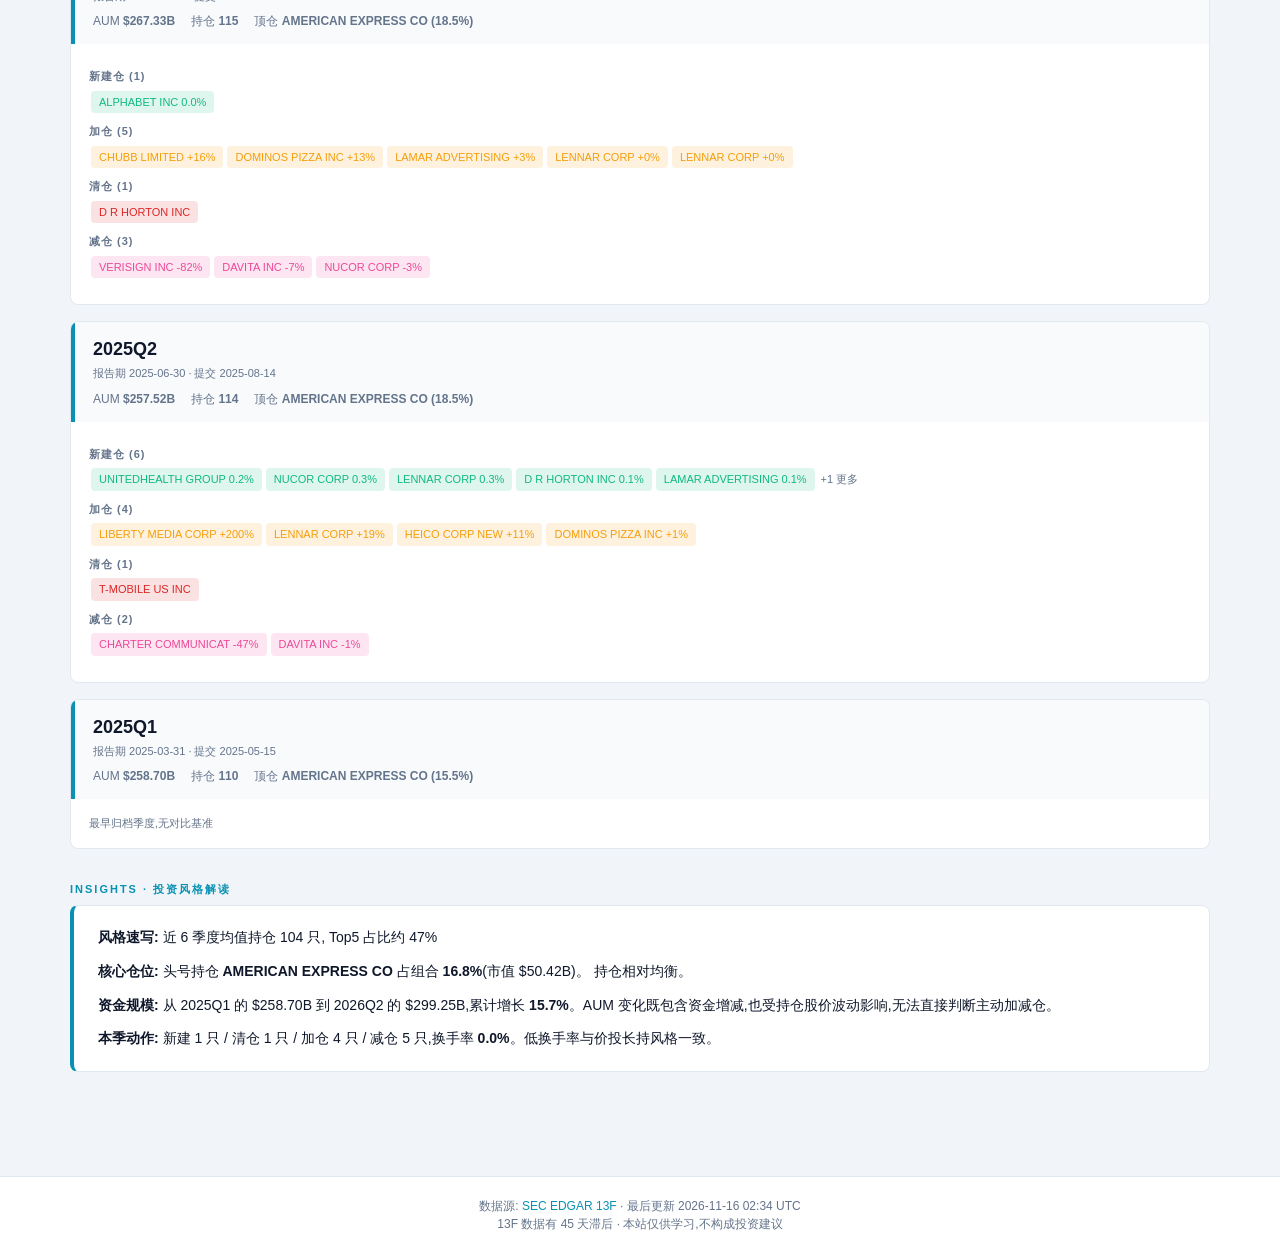
==== commit 950dcae4: "Update state/history/site [skip ci]" ====
--- a/docs/Buffett.html
+++ b/docs/Buffett.html
@@ -355,7 +355,7 @@
 
 <footer class="site-footer">
     <div class="container">
-        <div>数据源: <a href="https://www.sec.gov/edgar/sec-api-documentation" target="_blank">SEC EDGAR 13F</a> · 最后更新 2026-11-15 02:25 UTC</div>
+        <div>数据源: <a href="https://www.sec.gov/edgar/sec-api-documentation" target="_blank">SEC EDGAR 13F</a> · 最后更新 2026-11-16 02:34 UTC</div>
         <div class="muted">13F 数据有 45 天滞后 · 本站仅供学习,不构成投资建议</div>
     </div>
 </footer>
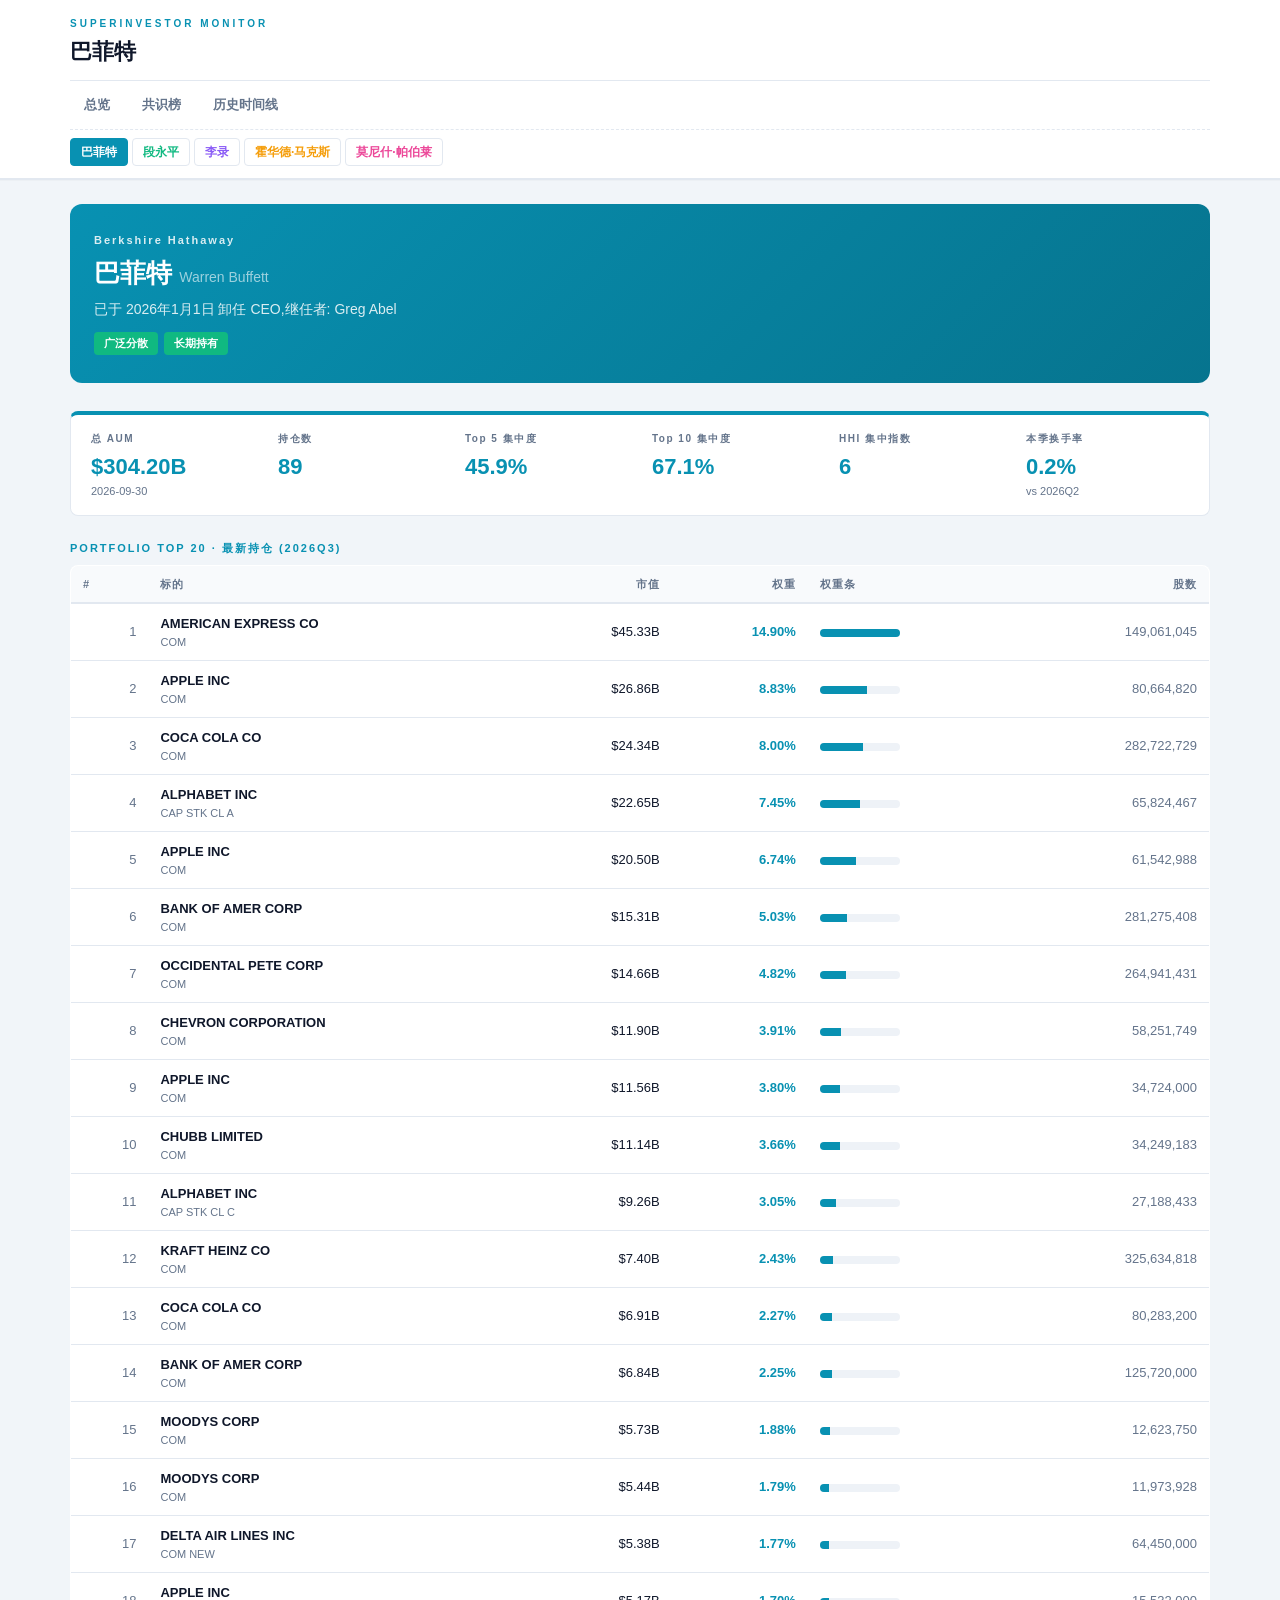
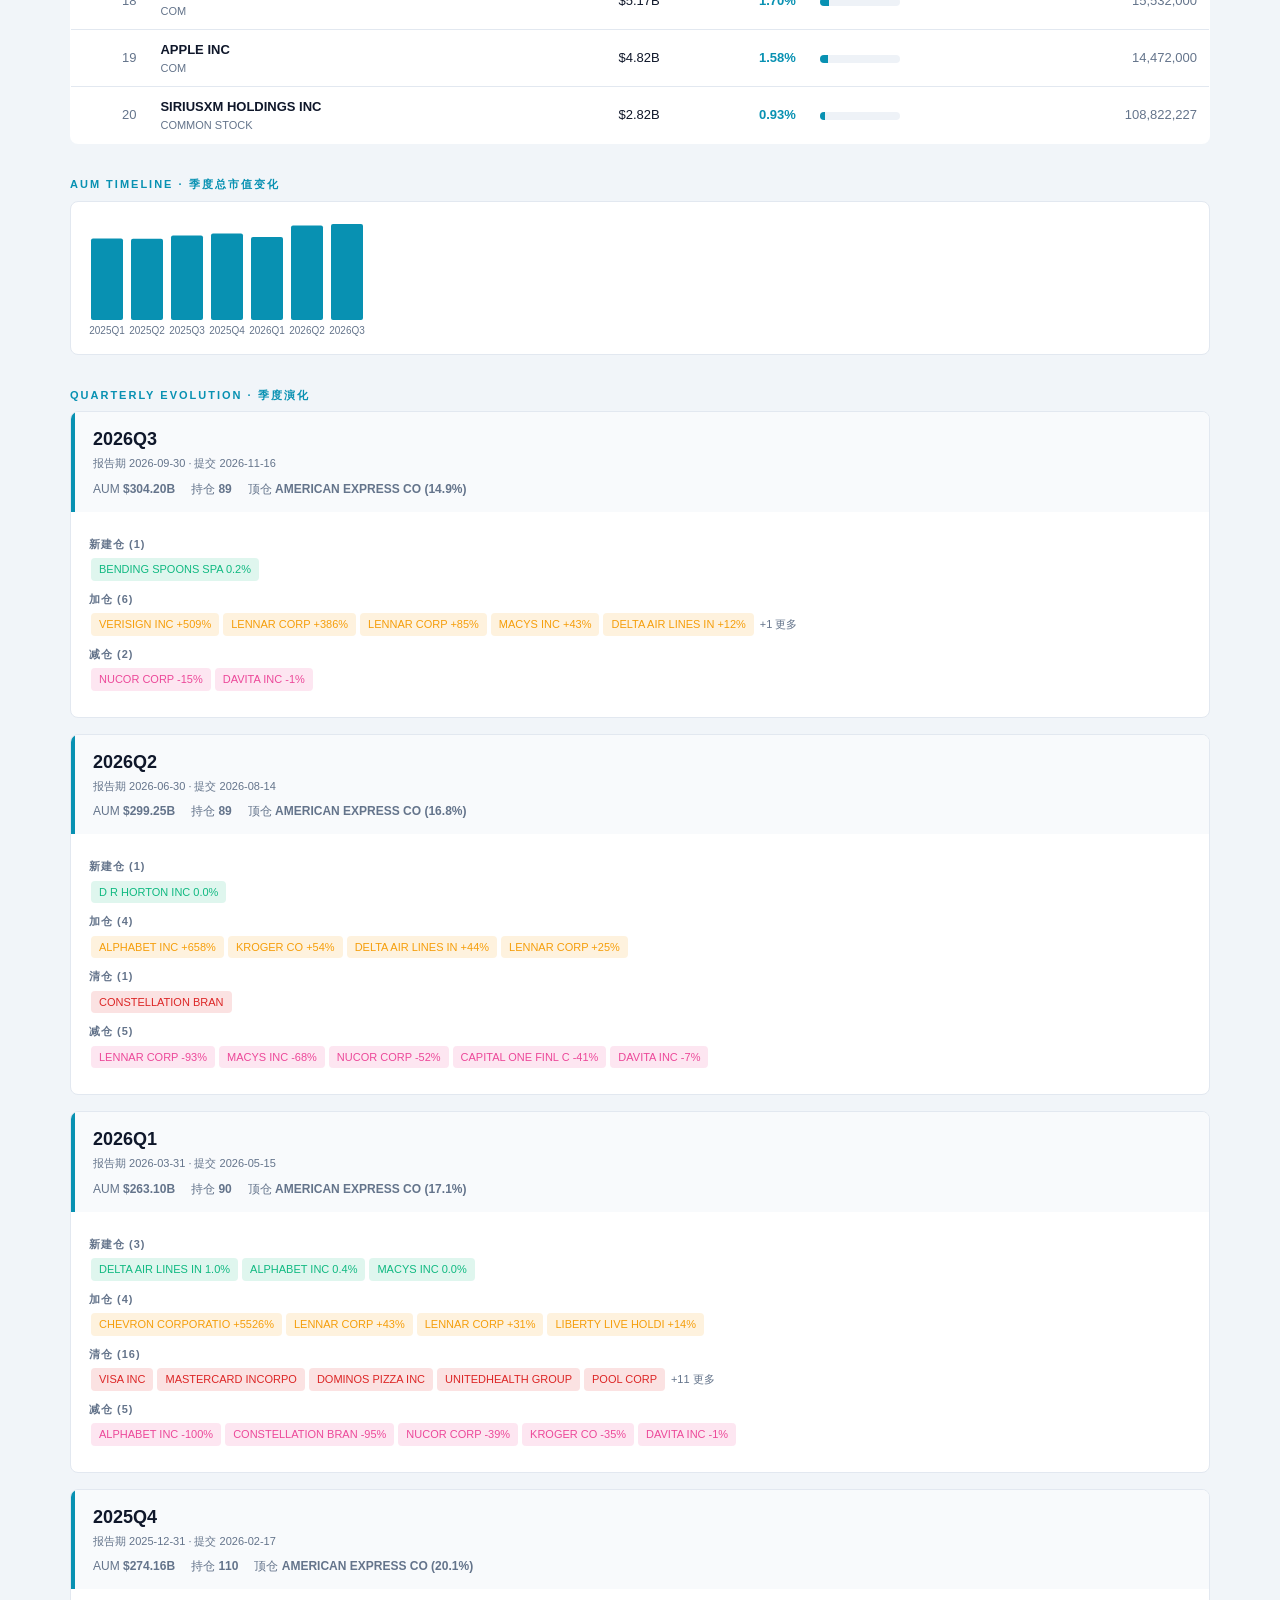
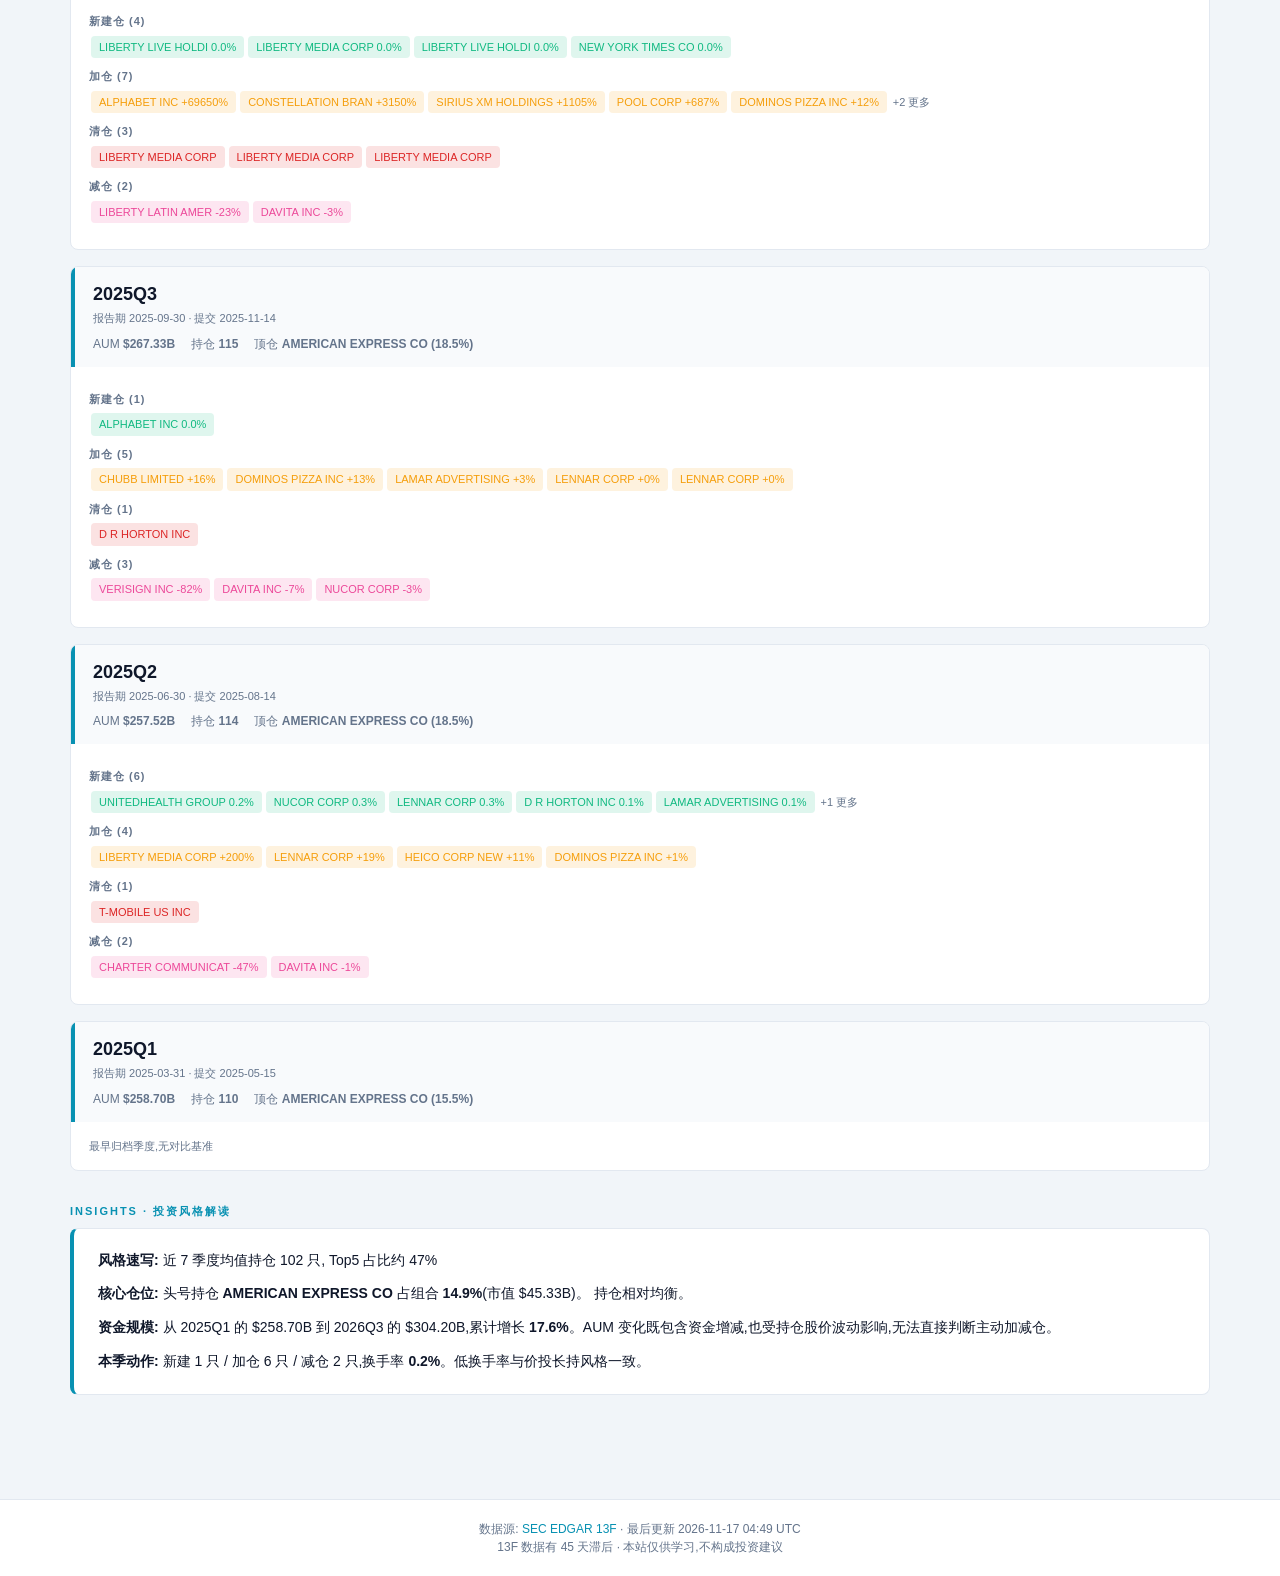
==== commit ba1807b6: "Update state/history/site [skip ci]" ====
--- a/docs/Buffett.html
+++ b/docs/Buffett.html
@@ -31,8 +31,8 @@
     <div class="kpi-strip" style="--accent:#0891b2">
         <div class="kpi-cell">
             <div class="kpi-label">总 AUM</div>
-            <div class="kpi-value">$299.25B</div>
-            <div class="kpi-sub">2026-06-30</div>
+            <div class="kpi-value">$304.20B</div>
+            <div class="kpi-sub">2026-09-30</div>
         </div>
         <div class="kpi-cell">
             <div class="kpi-label">持仓数</div>
@@ -40,11 +40,11 @@
         </div>
         <div class="kpi-cell">
             <div class="kpi-label">Top 5 集中度</div>
-            <div class="kpi-value">46.1%</div>
+            <div class="kpi-value">45.9%</div>
         </div>
         <div class="kpi-cell">
             <div class="kpi-label">Top 10 集中度</div>
-            <div class="kpi-value">66.8%</div>
+            <div class="kpi-value">67.1%</div>
         </div>
         <div class="kpi-cell">
             <div class="kpi-label">HHI 集中指数</div>
@@ -53,194 +53,194 @@
     
         <div class="kpi-cell">
             <div class="kpi-label">本季换手率</div>
-            <div class="kpi-value">0.0%</div>
-            <div class="kpi-sub">vs 2026Q1</div>
+            <div class="kpi-value">0.2%</div>
+            <div class="kpi-sub">vs 2026Q2</div>
         </div>
         </div>
 
     <section>
-        <div class="section-tag">PORTFOLIO TOP 20 · 最新持仓 (2026Q2)</div>
+        <div class="section-tag">PORTFOLIO TOP 20 · 最新持仓 (2026Q3)</div>
         <table class="data-table">
             <thead><tr><th>#</th><th>标的</th><th class="num">市值</th><th class="num">权重</th><th>权重条</th><th class="num">股数</th></tr></thead>
             <tbody>
         <tr>
             <td class="muted num">1</td>
             <td><b>AMERICAN EXPRESS CO</b><div class="muted small">COM</div></td>
-            <td class="num">$50.42B</td>
-            <td class="num"><b style="color:#0891b2">16.85%</b></td>
+            <td class="num">$45.33B</td>
+            <td class="num"><b style="color:#0891b2">14.90%</b></td>
             <td><div class="bar-wrap" style="width:80px"><div class="bar-fill" style="width:100.0%; background:#0891b2"></div></div></td>
             <td class="num muted">149,061,045</td>
         </tr>
         
         <tr>
             <td class="muted num">2</td>
+            <td><b>APPLE INC</b><div class="muted small">COM</div></td>
+            <td class="num">$26.86B</td>
+            <td class="num"><b style="color:#0891b2">8.83%</b></td>
+            <td><div class="bar-wrap" style="width:80px"><div class="bar-fill" style="width:59.3%; background:#0891b2"></div></div></td>
+            <td class="num muted">80,664,820</td>
+        </tr>
+        
+        <tr>
+            <td class="muted num">3</td>
+            <td><b>COCA COLA CO</b><div class="muted small">COM</div></td>
+            <td class="num">$24.34B</td>
+            <td class="num"><b style="color:#0891b2">8.00%</b></td>
+            <td><div class="bar-wrap" style="width:80px"><div class="bar-fill" style="width:53.7%; background:#0891b2"></div></div></td>
+            <td class="num muted">282,722,729</td>
+        </tr>
+        
+        <tr>
+            <td class="muted num">4</td>
             <td><b>ALPHABET INC</b><div class="muted small">CAP STK CL A</div></td>
-            <td class="num">$23.52B</td>
-            <td class="num"><b style="color:#0891b2">7.86%</b></td>
-            <td><div class="bar-wrap" style="width:80px"><div class="bar-fill" style="width:46.7%; background:#0891b2"></div></div></td>
+            <td class="num">$22.65B</td>
+            <td class="num"><b style="color:#0891b2">7.45%</b></td>
+            <td><div class="bar-wrap" style="width:80px"><div class="bar-fill" style="width:50.0%; background:#0891b2"></div></div></td>
             <td class="num muted">65,824,467</td>
         </tr>
         
         <tr>
-            <td class="muted num">3</td>
-            <td><b>APPLE INC</b><div class="muted small">COM</div></td>
-            <td class="num">$23.34B</td>
-            <td class="num"><b style="color:#0891b2">7.80%</b></td>
-            <td><div class="bar-wrap" style="width:80px"><div class="bar-fill" style="width:46.3%; background:#0891b2"></div></div></td>
-            <td class="num muted">80,664,820</td>
-        </tr>
-        
-        <tr>
-            <td class="muted num">4</td>
-            <td><b>COCA COLA CO</b><div class="muted small">COM</div></td>
-            <td class="num">$22.98B</td>
-            <td class="num"><b style="color:#0891b2">7.68%</b></td>
-            <td><div class="bar-wrap" style="width:80px"><div class="bar-fill" style="width:45.6%; background:#0891b2"></div></div></td>
-            <td class="num muted">282,722,729</td>
-        </tr>
-        
-        <tr>
             <td class="muted num">5</td>
             <td><b>APPLE INC</b><div class="muted small">COM</div></td>
-            <td class="num">$17.81B</td>
-            <td class="num"><b style="color:#0891b2">5.95%</b></td>
-            <td><div class="bar-wrap" style="width:80px"><div class="bar-fill" style="width:35.3%; background:#0891b2"></div></div></td>
+            <td class="num">$20.50B</td>
+            <td class="num"><b style="color:#0891b2">6.74%</b></td>
+            <td><div class="bar-wrap" style="width:80px"><div class="bar-fill" style="width:45.2%; background:#0891b2"></div></div></td>
             <td class="num muted">61,542,988</td>
         </tr>
         
         <tr>
             <td class="muted num">6</td>
             <td><b>BANK OF AMER CORP</b><div class="muted small">COM</div></td>
-            <td class="num">$17.60B</td>
-            <td class="num"><b style="color:#0891b2">5.88%</b></td>
-            <td><div class="bar-wrap" style="width:80px"><div class="bar-fill" style="width:34.9%; background:#0891b2"></div></div></td>
-            <td class="num muted">308,808,515</td>
+            <td class="num">$15.31B</td>
+            <td class="num"><b style="color:#0891b2">5.03%</b></td>
+            <td><div class="bar-wrap" style="width:80px"><div class="bar-fill" style="width:33.8%; background:#0891b2"></div></div></td>
+            <td class="num muted">281,275,408</td>
         </tr>
         
         <tr>
             <td class="muted num">7</td>
             <td><b>OCCIDENTAL PETE CORP</b><div class="muted small">COM</div></td>
-            <td class="num">$12.87B</td>
-            <td class="num"><b style="color:#0891b2">4.30%</b></td>
+            <td class="num">$14.66B</td>
+            <td class="num"><b style="color:#0891b2">4.82%</b></td>
+            <td><div class="bar-wrap" style="width:80px"><div class="bar-fill" style="width:32.3%; background:#0891b2"></div></div></td>
+            <td class="num muted">264,941,431</td>
+        </tr>
+        
+        <tr>
+            <td class="muted num">8</td>
+            <td><b>CHEVRON CORPORATION</b><div class="muted small">COM</div></td>
+            <td class="num">$11.90B</td>
+            <td class="num"><b style="color:#0891b2">3.91%</b></td>
+            <td><div class="bar-wrap" style="width:80px"><div class="bar-fill" style="width:26.2%; background:#0891b2"></div></div></td>
+            <td class="num muted">58,251,749</td>
+        </tr>
+        
+        <tr>
+            <td class="muted num">9</td>
+            <td><b>APPLE INC</b><div class="muted small">COM</div></td>
+            <td class="num">$11.56B</td>
+            <td class="num"><b style="color:#0891b2">3.80%</b></td>
             <td><div class="bar-wrap" style="width:80px"><div class="bar-fill" style="width:25.5%; background:#0891b2"></div></div></td>
-            <td class="num muted">264,941,431</td>
-        </tr>
-        
-        <tr>
-            <td class="muted num">8</td>
+            <td class="num muted">34,724,000</td>
+        </tr>
+        
+        <tr>
+            <td class="muted num">10</td>
             <td><b>CHUBB LIMITED</b><div class="muted small">COM</div></td>
-            <td class="num">$11.67B</td>
-            <td class="num"><b style="color:#0891b2">3.90%</b></td>
-            <td><div class="bar-wrap" style="width:80px"><div class="bar-fill" style="width:23.1%; background:#0891b2"></div></div></td>
+            <td class="num">$11.14B</td>
+            <td class="num"><b style="color:#0891b2">3.66%</b></td>
+            <td><div class="bar-wrap" style="width:80px"><div class="bar-fill" style="width:24.6%; background:#0891b2"></div></div></td>
             <td class="num muted">34,249,183</td>
-        </tr>
-        
-        <tr>
-            <td class="muted num">9</td>
-            <td><b>APPLE INC</b><div class="muted small">COM</div></td>
-            <td class="num">$10.05B</td>
-            <td class="num"><b style="color:#0891b2">3.36%</b></td>
-            <td><div class="bar-wrap" style="width:80px"><div class="bar-fill" style="width:19.9%; background:#0891b2"></div></div></td>
-            <td class="num muted">34,724,000</td>
-        </tr>
-        
-        <tr>
-            <td class="muted num">10</td>
-            <td><b>CHEVRON CORPORATION</b><div class="muted small">COM</div></td>
-            <td class="num">$9.66B</td>
-            <td class="num"><b style="color:#0891b2">3.23%</b></td>
-            <td><div class="bar-wrap" style="width:80px"><div class="bar-fill" style="width:19.2%; background:#0891b2"></div></div></td>
-            <td class="num muted">58,251,749</td>
         </tr>
         
         <tr>
             <td class="muted num">11</td>
             <td><b>ALPHABET INC</b><div class="muted small">CAP STK CL C</div></td>
-            <td class="num">$9.61B</td>
-            <td class="num"><b style="color:#0891b2">3.21%</b></td>
-            <td><div class="bar-wrap" style="width:80px"><div class="bar-fill" style="width:19.1%; background:#0891b2"></div></div></td>
+            <td class="num">$9.26B</td>
+            <td class="num"><b style="color:#0891b2">3.05%</b></td>
+            <td><div class="bar-wrap" style="width:80px"><div class="bar-fill" style="width:20.4%; background:#0891b2"></div></div></td>
             <td class="num muted">27,188,433</td>
         </tr>
         
         <tr>
             <td class="muted num">12</td>
             <td><b>KRAFT HEINZ CO</b><div class="muted small">COM</div></td>
-            <td class="num">$7.69B</td>
-            <td class="num"><b style="color:#0891b2">2.57%</b></td>
-            <td><div class="bar-wrap" style="width:80px"><div class="bar-fill" style="width:15.3%; background:#0891b2"></div></div></td>
+            <td class="num">$7.40B</td>
+            <td class="num"><b style="color:#0891b2">2.43%</b></td>
+            <td><div class="bar-wrap" style="width:80px"><div class="bar-fill" style="width:16.3%; background:#0891b2"></div></div></td>
             <td class="num muted">325,634,818</td>
         </tr>
         
         <tr>
             <td class="muted num">13</td>
+            <td><b>COCA COLA CO</b><div class="muted small">COM</div></td>
+            <td class="num">$6.91B</td>
+            <td class="num"><b style="color:#0891b2">2.27%</b></td>
+            <td><div class="bar-wrap" style="width:80px"><div class="bar-fill" style="width:15.2%; background:#0891b2"></div></div></td>
+            <td class="num muted">80,283,200</td>
+        </tr>
+        
+        <tr>
+            <td class="muted num">14</td>
             <td><b>BANK OF AMER CORP</b><div class="muted small">COM</div></td>
-            <td class="num">$7.16B</td>
-            <td class="num"><b style="color:#0891b2">2.39%</b></td>
-            <td><div class="bar-wrap" style="width:80px"><div class="bar-fill" style="width:14.2%; background:#0891b2"></div></div></td>
+            <td class="num">$6.84B</td>
+            <td class="num"><b style="color:#0891b2">2.25%</b></td>
+            <td><div class="bar-wrap" style="width:80px"><div class="bar-fill" style="width:15.1%; background:#0891b2"></div></div></td>
             <td class="num muted">125,720,000</td>
-        </tr>
-        
-        <tr>
-            <td class="muted num">14</td>
-            <td><b>COCA COLA CO</b><div class="muted small">COM</div></td>
-            <td class="num">$6.52B</td>
-            <td class="num"><b style="color:#0891b2">2.18%</b></td>
-            <td><div class="bar-wrap" style="width:80px"><div class="bar-fill" style="width:12.9%; background:#0891b2"></div></div></td>
-            <td class="num muted">80,283,200</td>
         </tr>
         
         <tr>
             <td class="muted num">15</td>
             <td><b>MOODYS CORP</b><div class="muted small">COM</div></td>
-            <td class="num">$5.72B</td>
-            <td class="num"><b style="color:#0891b2">1.91%</b></td>
-            <td><div class="bar-wrap" style="width:80px"><div class="bar-fill" style="width:11.3%; background:#0891b2"></div></div></td>
+            <td class="num">$5.73B</td>
+            <td class="num"><b style="color:#0891b2">1.88%</b></td>
+            <td><div class="bar-wrap" style="width:80px"><div class="bar-fill" style="width:12.6%; background:#0891b2"></div></div></td>
             <td class="num muted">12,623,750</td>
         </tr>
         
         <tr>
             <td class="muted num">16</td>
             <td><b>MOODYS CORP</b><div class="muted small">COM</div></td>
-            <td class="num">$5.42B</td>
-            <td class="num"><b style="color:#0891b2">1.81%</b></td>
-            <td><div class="bar-wrap" style="width:80px"><div class="bar-fill" style="width:10.8%; background:#0891b2"></div></div></td>
+            <td class="num">$5.44B</td>
+            <td class="num"><b style="color:#0891b2">1.79%</b></td>
+            <td><div class="bar-wrap" style="width:80px"><div class="bar-fill" style="width:12.0%; background:#0891b2"></div></div></td>
             <td class="num muted">11,973,928</td>
         </tr>
         
         <tr>
             <td class="muted num">17</td>
             <td><b>DELTA AIR LINES INC</b><div class="muted small">COM NEW</div></td>
-            <td class="num">$5.37B</td>
-            <td class="num"><b style="color:#0891b2">1.79%</b></td>
+            <td class="num">$5.38B</td>
+            <td class="num"><b style="color:#0891b2">1.77%</b></td>
+            <td><div class="bar-wrap" style="width:80px"><div class="bar-fill" style="width:11.9%; background:#0891b2"></div></div></td>
+            <td class="num muted">64,450,000</td>
+        </tr>
+        
+        <tr>
+            <td class="muted num">18</td>
+            <td><b>APPLE INC</b><div class="muted small">COM</div></td>
+            <td class="num">$5.17B</td>
+            <td class="num"><b style="color:#0891b2">1.70%</b></td>
+            <td><div class="bar-wrap" style="width:80px"><div class="bar-fill" style="width:11.4%; background:#0891b2"></div></div></td>
+            <td class="num muted">15,532,000</td>
+        </tr>
+        
+        <tr>
+            <td class="muted num">19</td>
+            <td><b>APPLE INC</b><div class="muted small">COM</div></td>
+            <td class="num">$4.82B</td>
+            <td class="num"><b style="color:#0891b2">1.58%</b></td>
             <td><div class="bar-wrap" style="width:80px"><div class="bar-fill" style="width:10.6%; background:#0891b2"></div></div></td>
-            <td class="num muted">57,320,000</td>
-        </tr>
-        
-        <tr>
-            <td class="muted num">18</td>
-            <td><b>APPLE INC</b><div class="muted small">COM</div></td>
-            <td class="num">$4.49B</td>
-            <td class="num"><b style="color:#0891b2">1.50%</b></td>
-            <td><div class="bar-wrap" style="width:80px"><div class="bar-fill" style="width:8.9%; background:#0891b2"></div></div></td>
-            <td class="num muted">15,532,000</td>
-        </tr>
-        
-        <tr>
-            <td class="muted num">19</td>
-            <td><b>APPLE INC</b><div class="muted small">COM</div></td>
-            <td class="num">$4.19B</td>
-            <td class="num"><b style="color:#0891b2">1.40%</b></td>
-            <td><div class="bar-wrap" style="width:80px"><div class="bar-fill" style="width:8.3%; background:#0891b2"></div></div></td>
             <td class="num muted">14,472,000</td>
         </tr>
         
         <tr>
             <td class="muted num">20</td>
-            <td><b>DAVITA INC</b><div class="muted small">COM</div></td>
-            <td class="num">$3.33B</td>
-            <td class="num"><b style="color:#0891b2">1.11%</b></td>
-            <td><div class="bar-wrap" style="width:80px"><div class="bar-fill" style="width:6.6%; background:#0891b2"></div></div></td>
-            <td class="num muted">14,973,608</td>
+            <td><b>SIRIUSXM HOLDINGS INC</b><div class="muted small">COMMON STOCK</div></td>
+            <td class="num">$2.82B</td>
+            <td class="num"><b style="color:#0891b2">0.93%</b></td>
+            <td><div class="bar-wrap" style="width:80px"><div class="bar-fill" style="width:6.2%; background:#0891b2"></div></div></td>
+            <td class="num muted">108,822,227</td>
         </tr>
         </tbody>
         </table>
@@ -248,7 +248,7 @@
 
     <section>
         <div class="section-tag">AUM TIMELINE · 季度总市值变化</div>
-        <div class="chart-wrap"><svg width="240" height="120" viewBox="0 0 240 120" class="chart"><rect x="4.0" y="19.0" width="32.0" height="83.0" fill="#0891b2" rx="2"/><text x="20.0" y="116" text-anchor="middle" font-size="10" fill="#64748b">2025Q1</text><rect x="44.0" y="19.4" width="32.0" height="82.6" fill="#0891b2" rx="2"/><text x="60.0" y="116" text-anchor="middle" font-size="10" fill="#64748b">2025Q2</text><rect x="84.0" y="16.2" width="32.0" height="85.8" fill="#0891b2" rx="2"/><text x="100.0" y="116" text-anchor="middle" font-size="10" fill="#64748b">2025Q3</text><rect x="124.0" y="14.0" width="32.0" height="88.0" fill="#0891b2" rx="2"/><text x="140.0" y="116" text-anchor="middle" font-size="10" fill="#64748b">2025Q4</text><rect x="164.0" y="17.6" width="32.0" height="84.4" fill="#0891b2" rx="2"/><text x="180.0" y="116" text-anchor="middle" font-size="10" fill="#64748b">2026Q1</text><rect x="204.0" y="6.0" width="32.0" height="96.0" fill="#0891b2" rx="2"/><text x="220.0" y="116" text-anchor="middle" font-size="10" fill="#64748b">2026Q2</text></svg></div>
+        <div class="chart-wrap"><svg width="280" height="120" viewBox="0 0 280 120" class="chart"><rect x="4.0" y="20.4" width="32.0" height="81.6" fill="#0891b2" rx="2"/><text x="20.0" y="116" text-anchor="middle" font-size="10" fill="#64748b">2025Q1</text><rect x="44.0" y="20.7" width="32.0" height="81.3" fill="#0891b2" rx="2"/><text x="60.0" y="116" text-anchor="middle" font-size="10" fill="#64748b">2025Q2</text><rect x="84.0" y="17.6" width="32.0" height="84.4" fill="#0891b2" rx="2"/><text x="100.0" y="116" text-anchor="middle" font-size="10" fill="#64748b">2025Q3</text><rect x="124.0" y="15.5" width="32.0" height="86.5" fill="#0891b2" rx="2"/><text x="140.0" y="116" text-anchor="middle" font-size="10" fill="#64748b">2025Q4</text><rect x="164.0" y="19.0" width="32.0" height="83.0" fill="#0891b2" rx="2"/><text x="180.0" y="116" text-anchor="middle" font-size="10" fill="#64748b">2026Q1</text><rect x="204.0" y="7.6" width="32.0" height="94.4" fill="#0891b2" rx="2"/><text x="220.0" y="116" text-anchor="middle" font-size="10" fill="#64748b">2026Q2</text><rect x="244.0" y="6.0" width="32.0" height="96.0" fill="#0891b2" rx="2"/><text x="260.0" y="116" text-anchor="middle" font-size="10" fill="#64748b">2026Q3</text></svg></div>
     </section>
 
     <section>
@@ -256,6 +256,21 @@
         <div class="quarter-list">
         <div class="quarter-card">
             <div class="quarter-card-header" style="border-left-color:#0891b2">
+                <div class="quarter-card-title">2026Q3</div>
+                <div class="quarter-card-meta">
+                    报告期 2026-09-30 · 提交 2026-11-16
+                </div>
+                <div class="quarter-card-stats">
+                    <span>AUM <b>$304.20B</b></span>
+                    <span>持仓 <b>89</b></span>
+                    <span>顶仓 <b>AMERICAN EXPRESS CO (14.9%)</b></span>
+                </div>
+            </div>
+            <div class="quarter-card-body"><div class="qoq-block"><div class="qoq-block-label">新建仓 (1)</div><span class="chip" style="background:#10b98122; color:#10b981">BENDING SPOONS SPA 0.2%</span></div><div class="qoq-block"><div class="qoq-block-label">加仓 (6)</div><span class="chip" style="background:#f59e0b22; color:#f59e0b">VERISIGN INC +509%</span><span class="chip" style="background:#f59e0b22; color:#f59e0b">LENNAR CORP +386%</span><span class="chip" style="background:#f59e0b22; color:#f59e0b">LENNAR CORP +85%</span><span class="chip" style="background:#f59e0b22; color:#f59e0b">MACYS INC +43%</span><span class="chip" style="background:#f59e0b22; color:#f59e0b">DELTA AIR LINES IN +12%</span> <span class="muted small">+1 更多</span></div><div class="qoq-block"><div class="qoq-block-label">减仓 (2)</div><span class="chip" style="background:#ec489922; color:#ec4899">NUCOR CORP -15%</span><span class="chip" style="background:#ec489922; color:#ec4899">DAVITA INC -1%</span></div></div>
+        </div>
+        
+        <div class="quarter-card">
+            <div class="quarter-card-header" style="border-left-color:#0891b2">
                 <div class="quarter-card-title">2026Q2</div>
                 <div class="quarter-card-meta">
                     报告期 2026-06-30 · 提交 2026-08-14
@@ -348,14 +363,14 @@
 
     <section>
         <div class="section-tag">INSIGHTS · 投资风格解读</div>
-        <div class="insight-box"><p><b>风格速写:</b> 近 6 季度均值持仓 104 只, Top5 占比约 47%</p><p><b>核心仓位:</b> 头号持仓 <b>AMERICAN EXPRESS CO</b> 占组合 <b>16.8%</b>(市值 $50.42B)。 持仓相对均衡。</p><p><b>资金规模:</b> 从 2025Q1 的 $258.70B 到 2026Q2 的 $299.25B,累计增长 <b>15.7%</b>。AUM 变化既包含资金增减,也受持仓股价波动影响,无法直接判断主动加减仓。</p><p><b>本季动作:</b> 新建 1 只 / 清仓 1 只 / 加仓 4 只 / 减仓 5 只,换手率 <b>0.0%</b>。低换手率与价投长持风格一致。</p></div>
+        <div class="insight-box"><p><b>风格速写:</b> 近 7 季度均值持仓 102 只, Top5 占比约 47%</p><p><b>核心仓位:</b> 头号持仓 <b>AMERICAN EXPRESS CO</b> 占组合 <b>14.9%</b>(市值 $45.33B)。 持仓相对均衡。</p><p><b>资金规模:</b> 从 2025Q1 的 $258.70B 到 2026Q3 的 $304.20B,累计增长 <b>17.6%</b>。AUM 变化既包含资金增减,也受持仓股价波动影响,无法直接判断主动加减仓。</p><p><b>本季动作:</b> 新建 1 只 / 加仓 6 只 / 减仓 2 只,换手率 <b>0.2%</b>。低换手率与价投长持风格一致。</p></div>
     </section>
     
 </main>
 
 <footer class="site-footer">
     <div class="container">
-        <div>数据源: <a href="https://www.sec.gov/edgar/sec-api-documentation" target="_blank">SEC EDGAR 13F</a> · 最后更新 2026-11-16 02:34 UTC</div>
+        <div>数据源: <a href="https://www.sec.gov/edgar/sec-api-documentation" target="_blank">SEC EDGAR 13F</a> · 最后更新 2026-11-17 04:49 UTC</div>
         <div class="muted">13F 数据有 45 天滞后 · 本站仅供学习,不构成投资建议</div>
     </div>
 </footer>
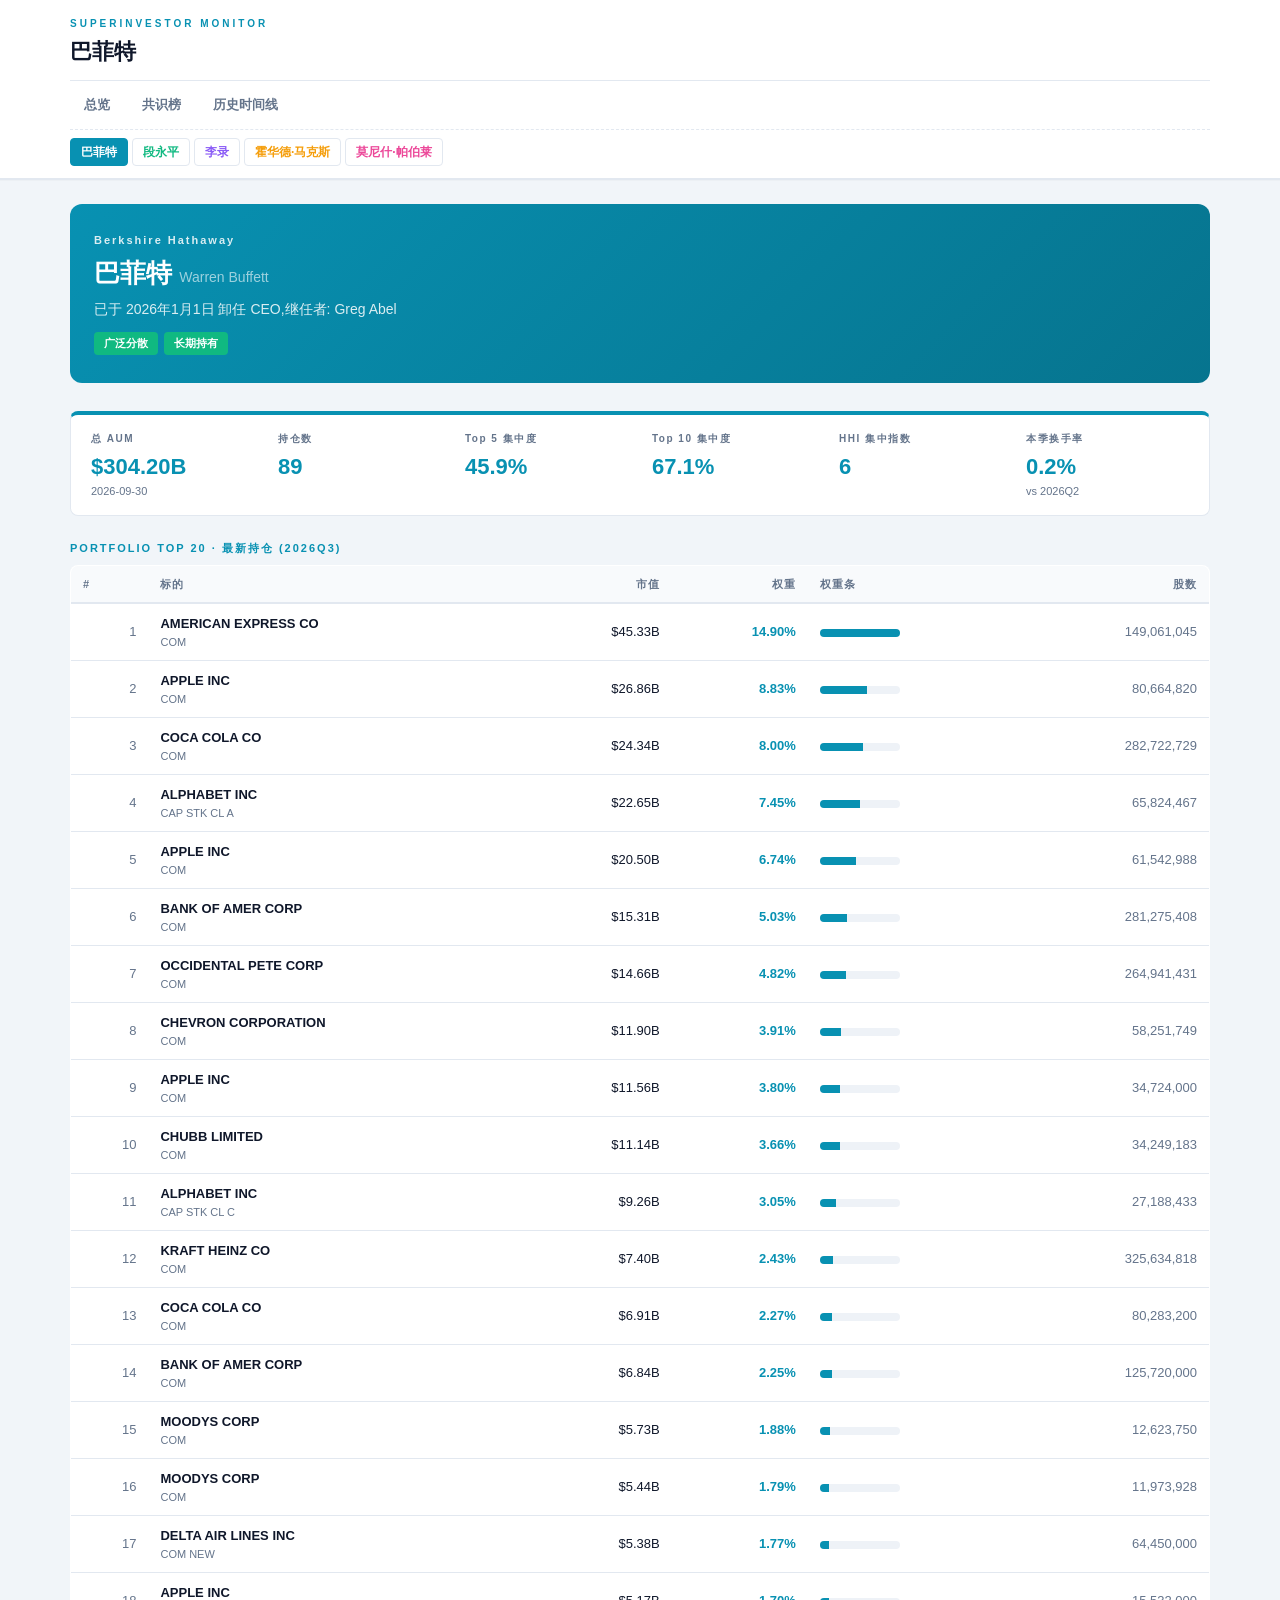
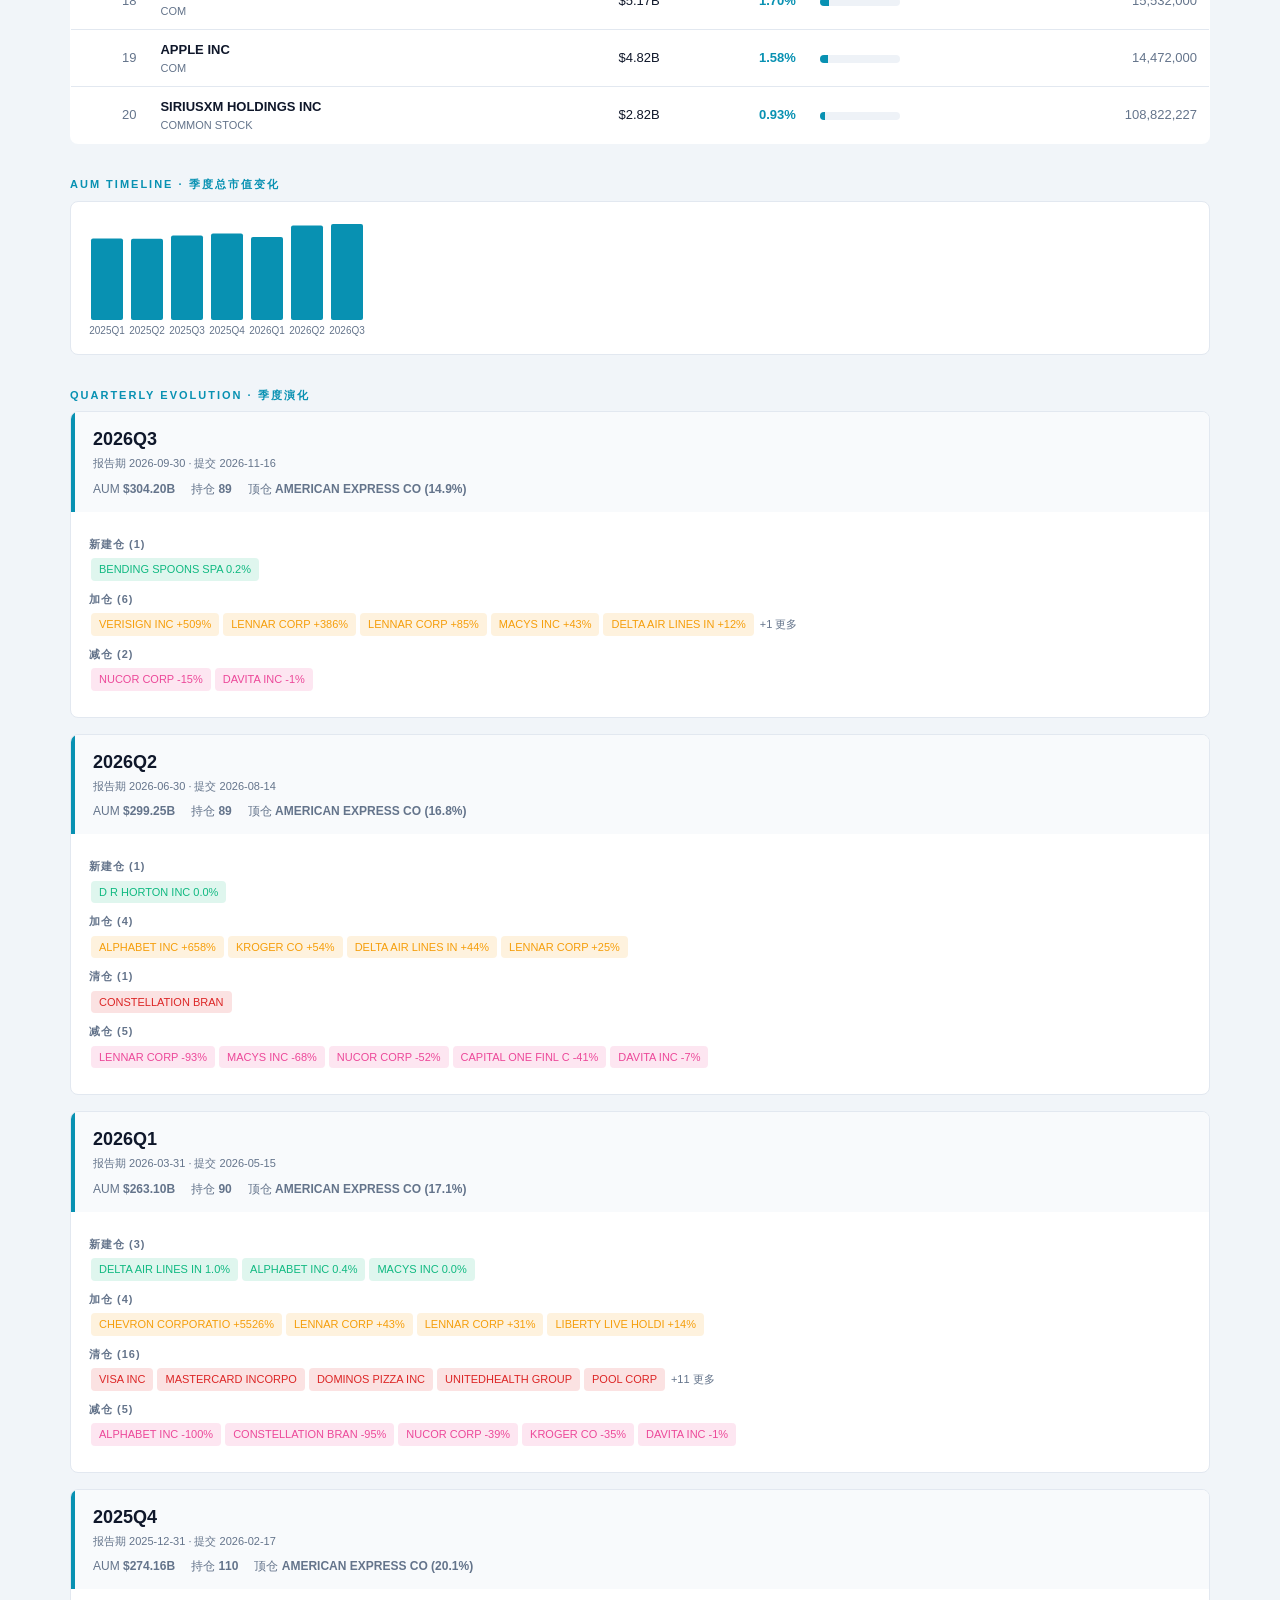
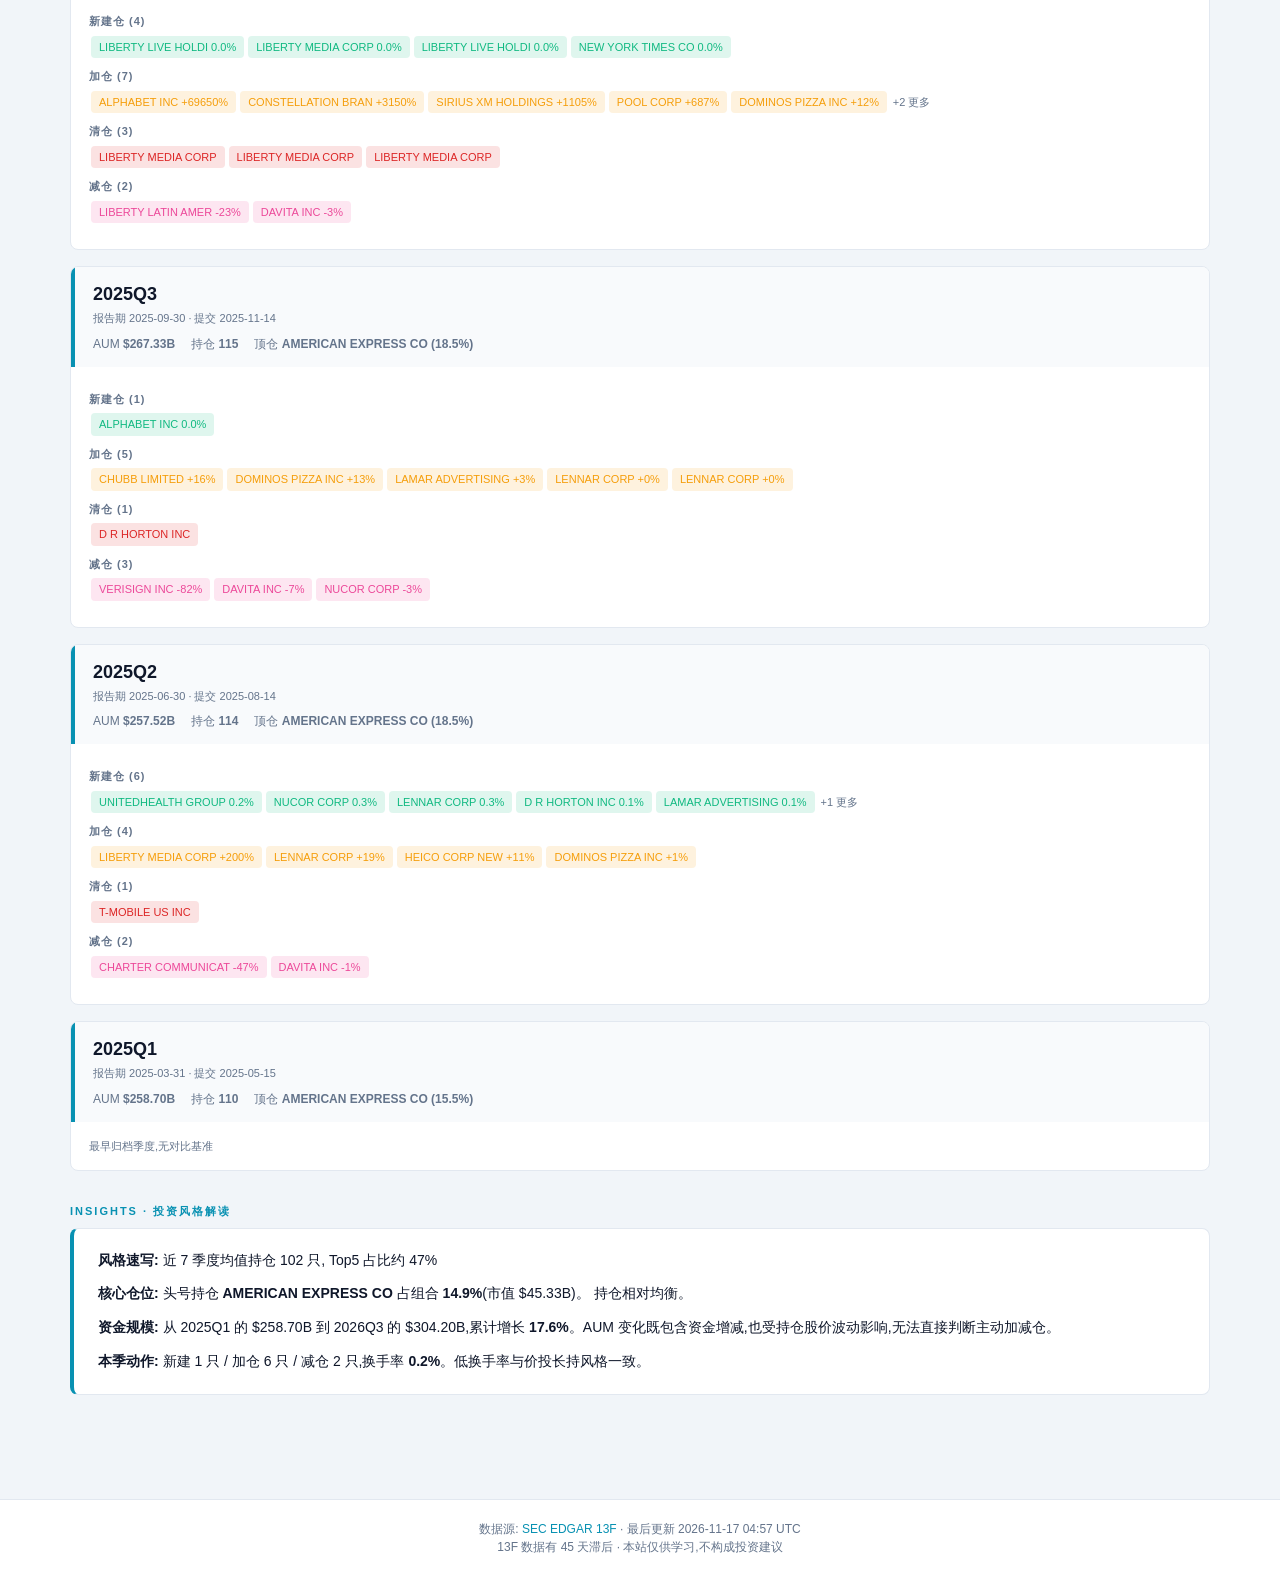
==== commit fd061f59: "Update state/history/site [skip ci]" ====
--- a/docs/Buffett.html
+++ b/docs/Buffett.html
@@ -370,7 +370,7 @@
 
 <footer class="site-footer">
     <div class="container">
-        <div>数据源: <a href="https://www.sec.gov/edgar/sec-api-documentation" target="_blank">SEC EDGAR 13F</a> · 最后更新 2026-11-17 04:49 UTC</div>
+        <div>数据源: <a href="https://www.sec.gov/edgar/sec-api-documentation" target="_blank">SEC EDGAR 13F</a> · 最后更新 2026-11-17 04:57 UTC</div>
         <div class="muted">13F 数据有 45 天滞后 · 本站仅供学习,不构成投资建议</div>
     </div>
 </footer>
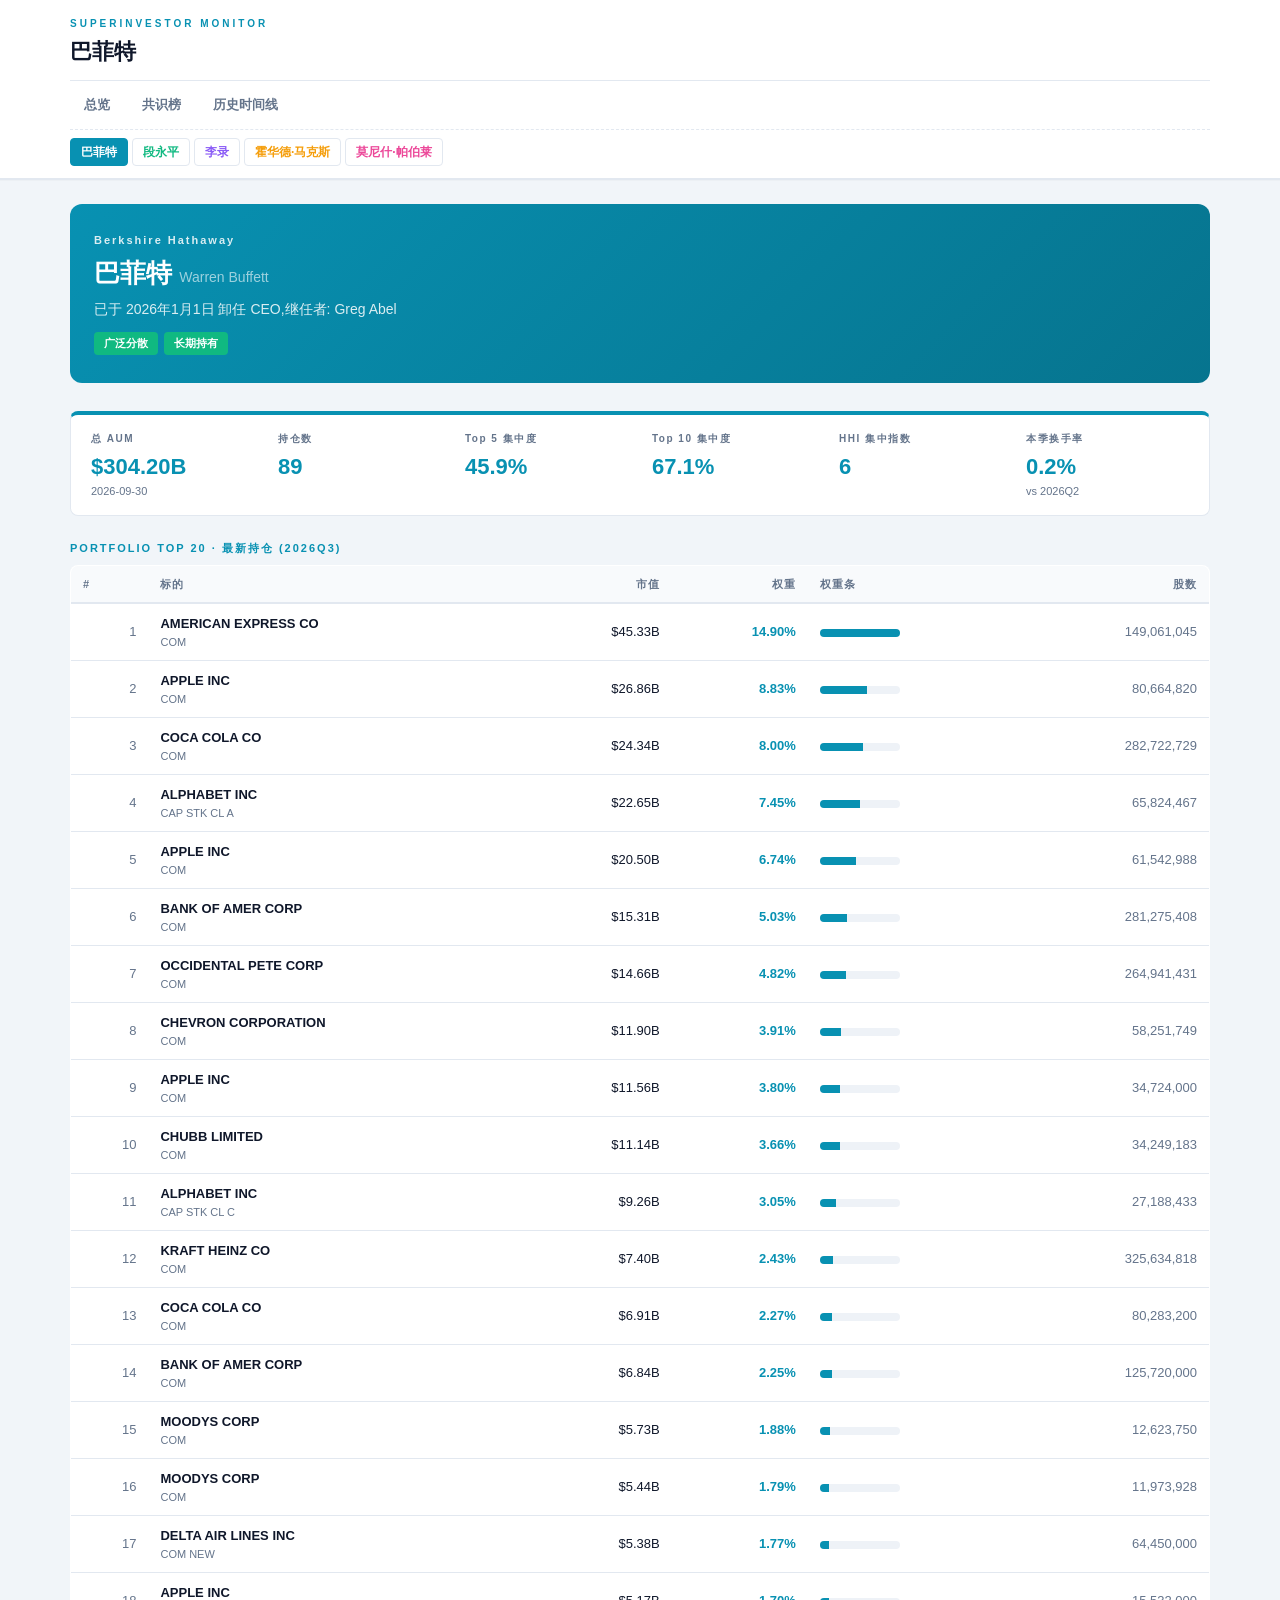
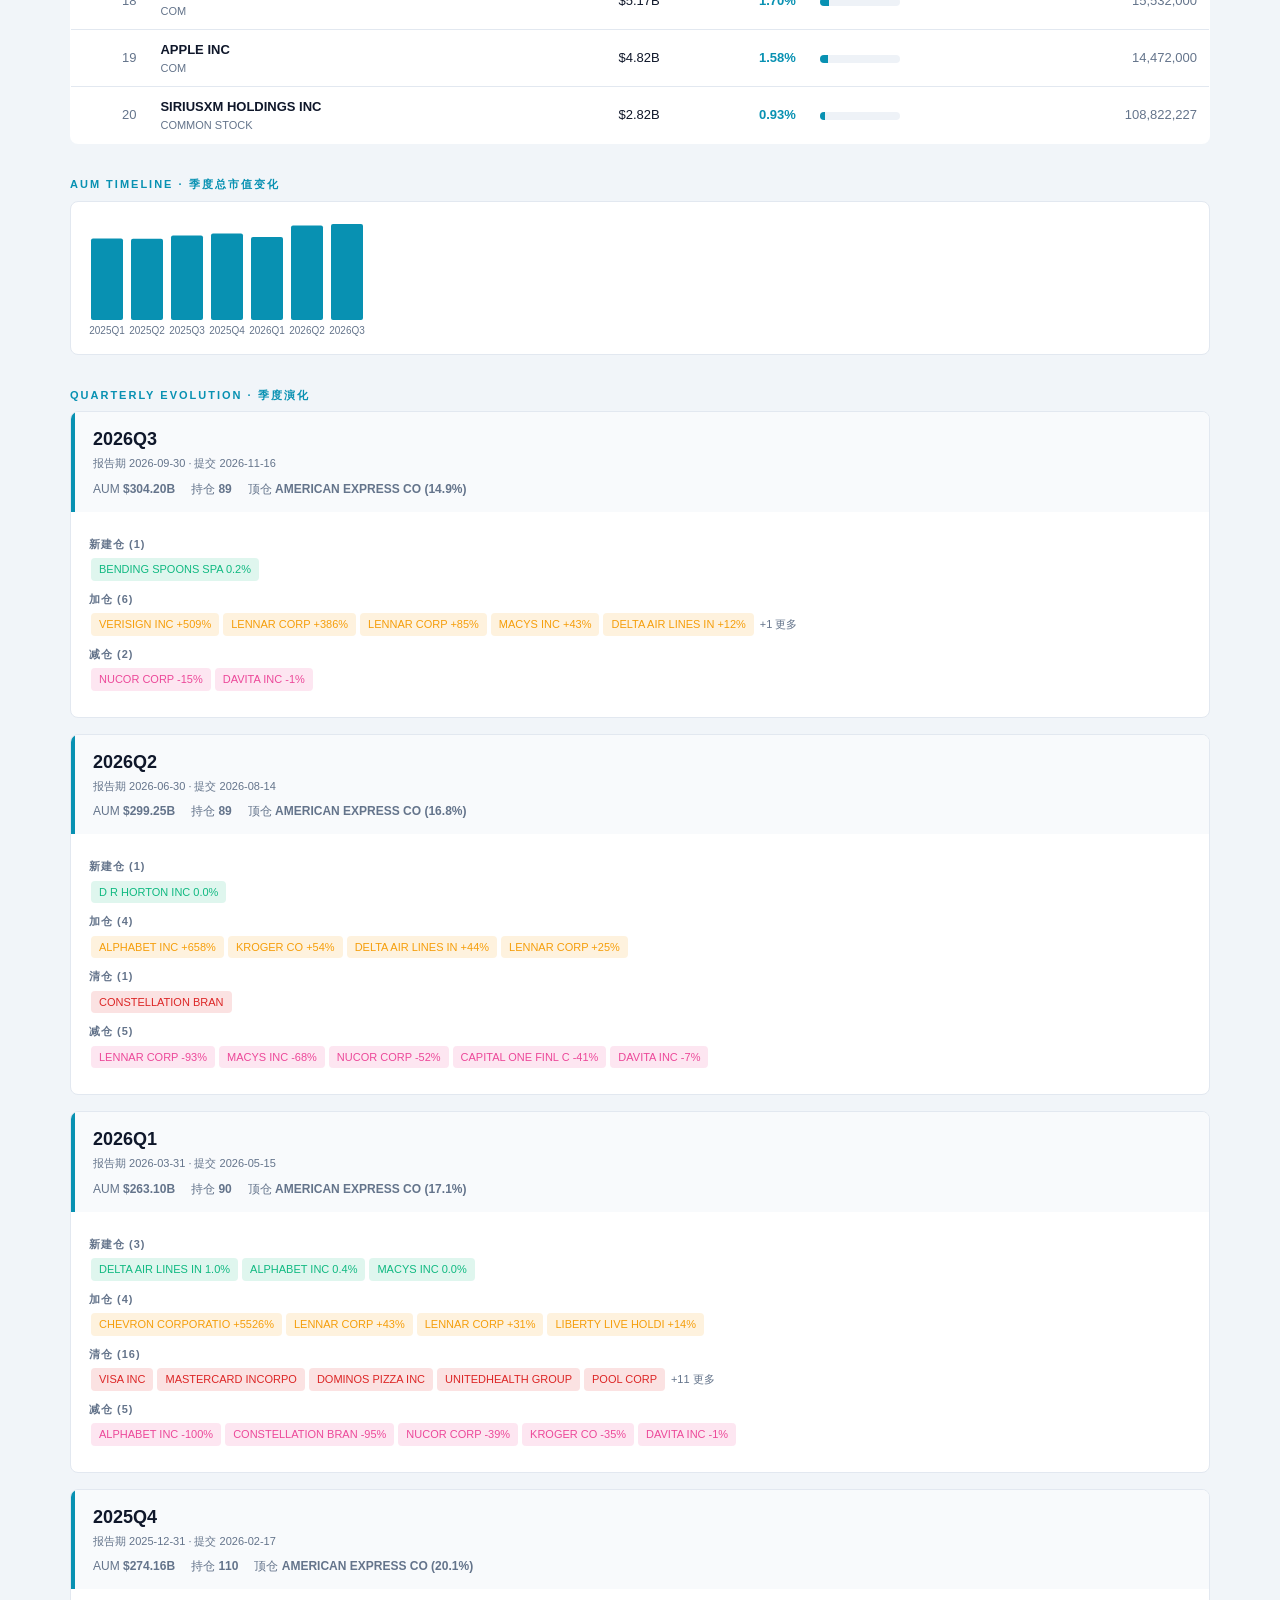
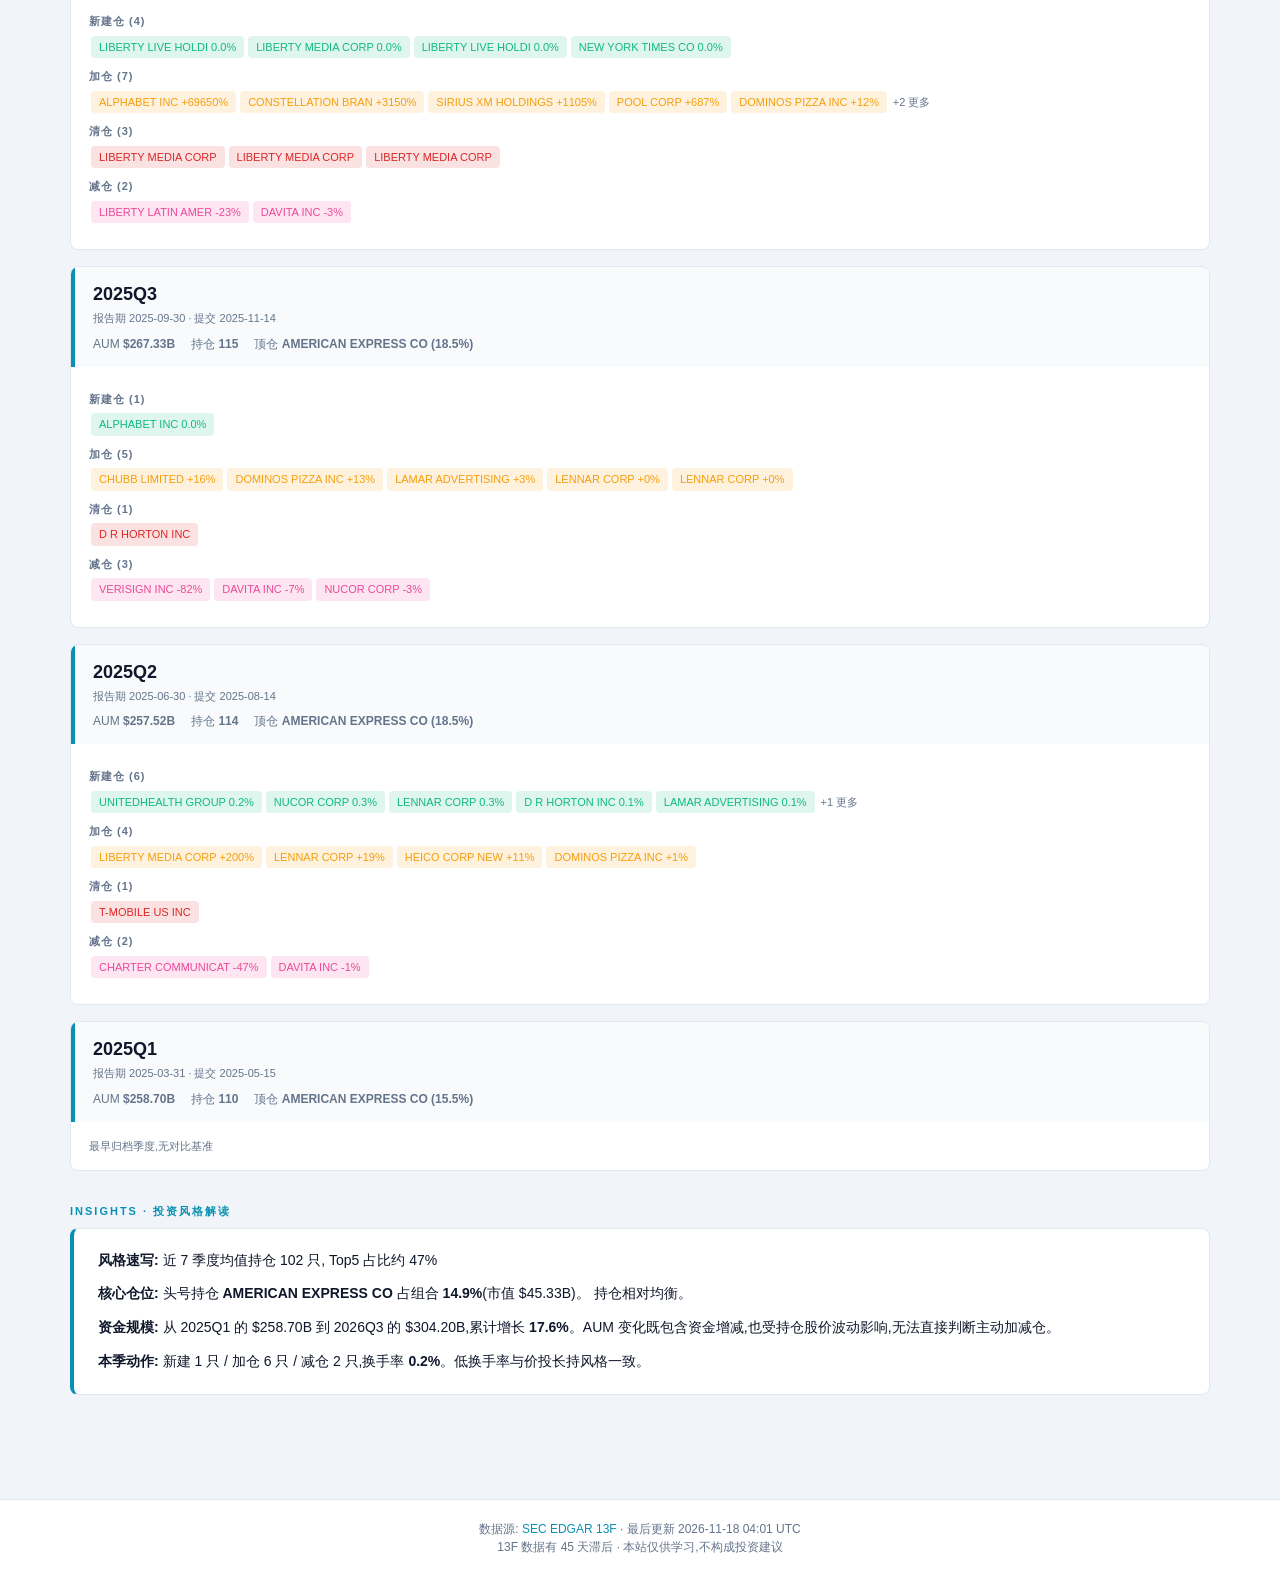
==== commit c3308bb5: "Update state/history/site [skip ci]" ====
--- a/docs/Buffett.html
+++ b/docs/Buffett.html
@@ -370,7 +370,7 @@
 
 <footer class="site-footer">
     <div class="container">
-        <div>数据源: <a href="https://www.sec.gov/edgar/sec-api-documentation" target="_blank">SEC EDGAR 13F</a> · 最后更新 2026-11-17 04:57 UTC</div>
+        <div>数据源: <a href="https://www.sec.gov/edgar/sec-api-documentation" target="_blank">SEC EDGAR 13F</a> · 最后更新 2026-11-18 04:01 UTC</div>
         <div class="muted">13F 数据有 45 天滞后 · 本站仅供学习,不构成投资建议</div>
     </div>
 </footer>
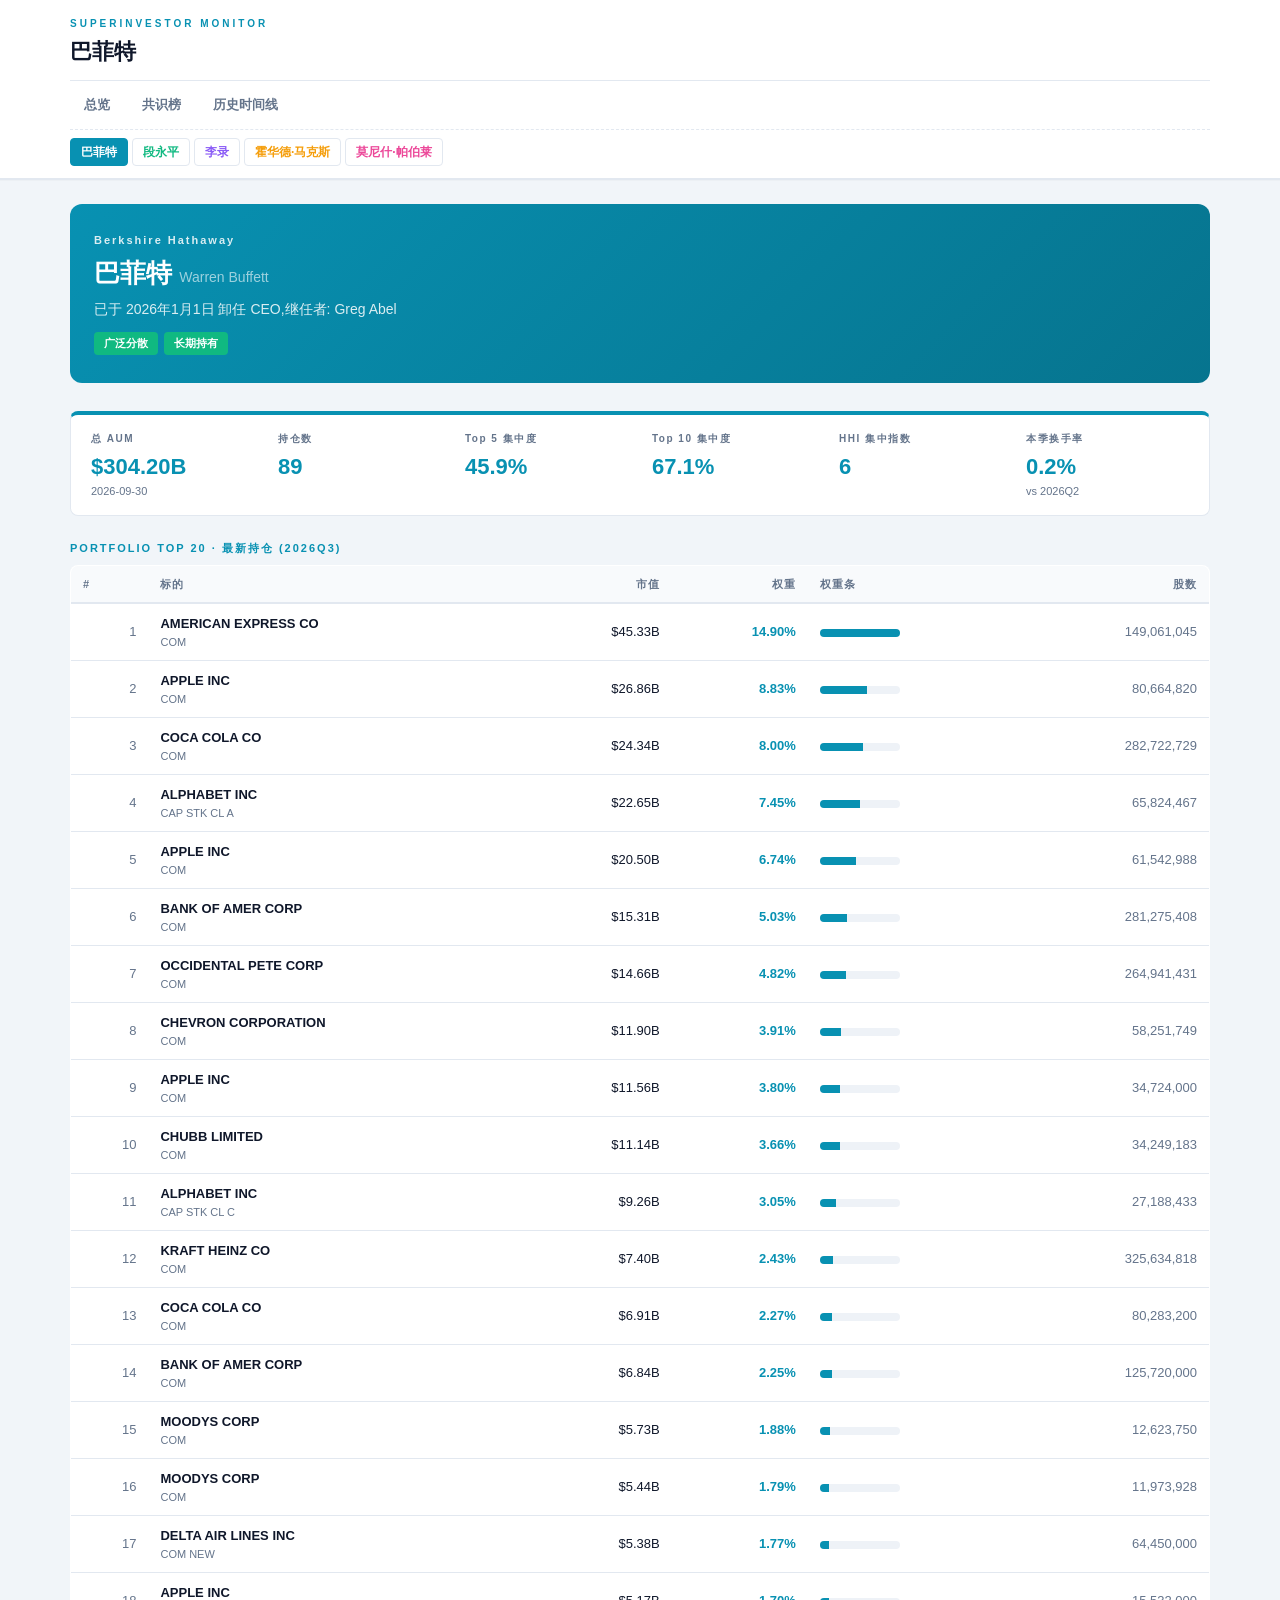
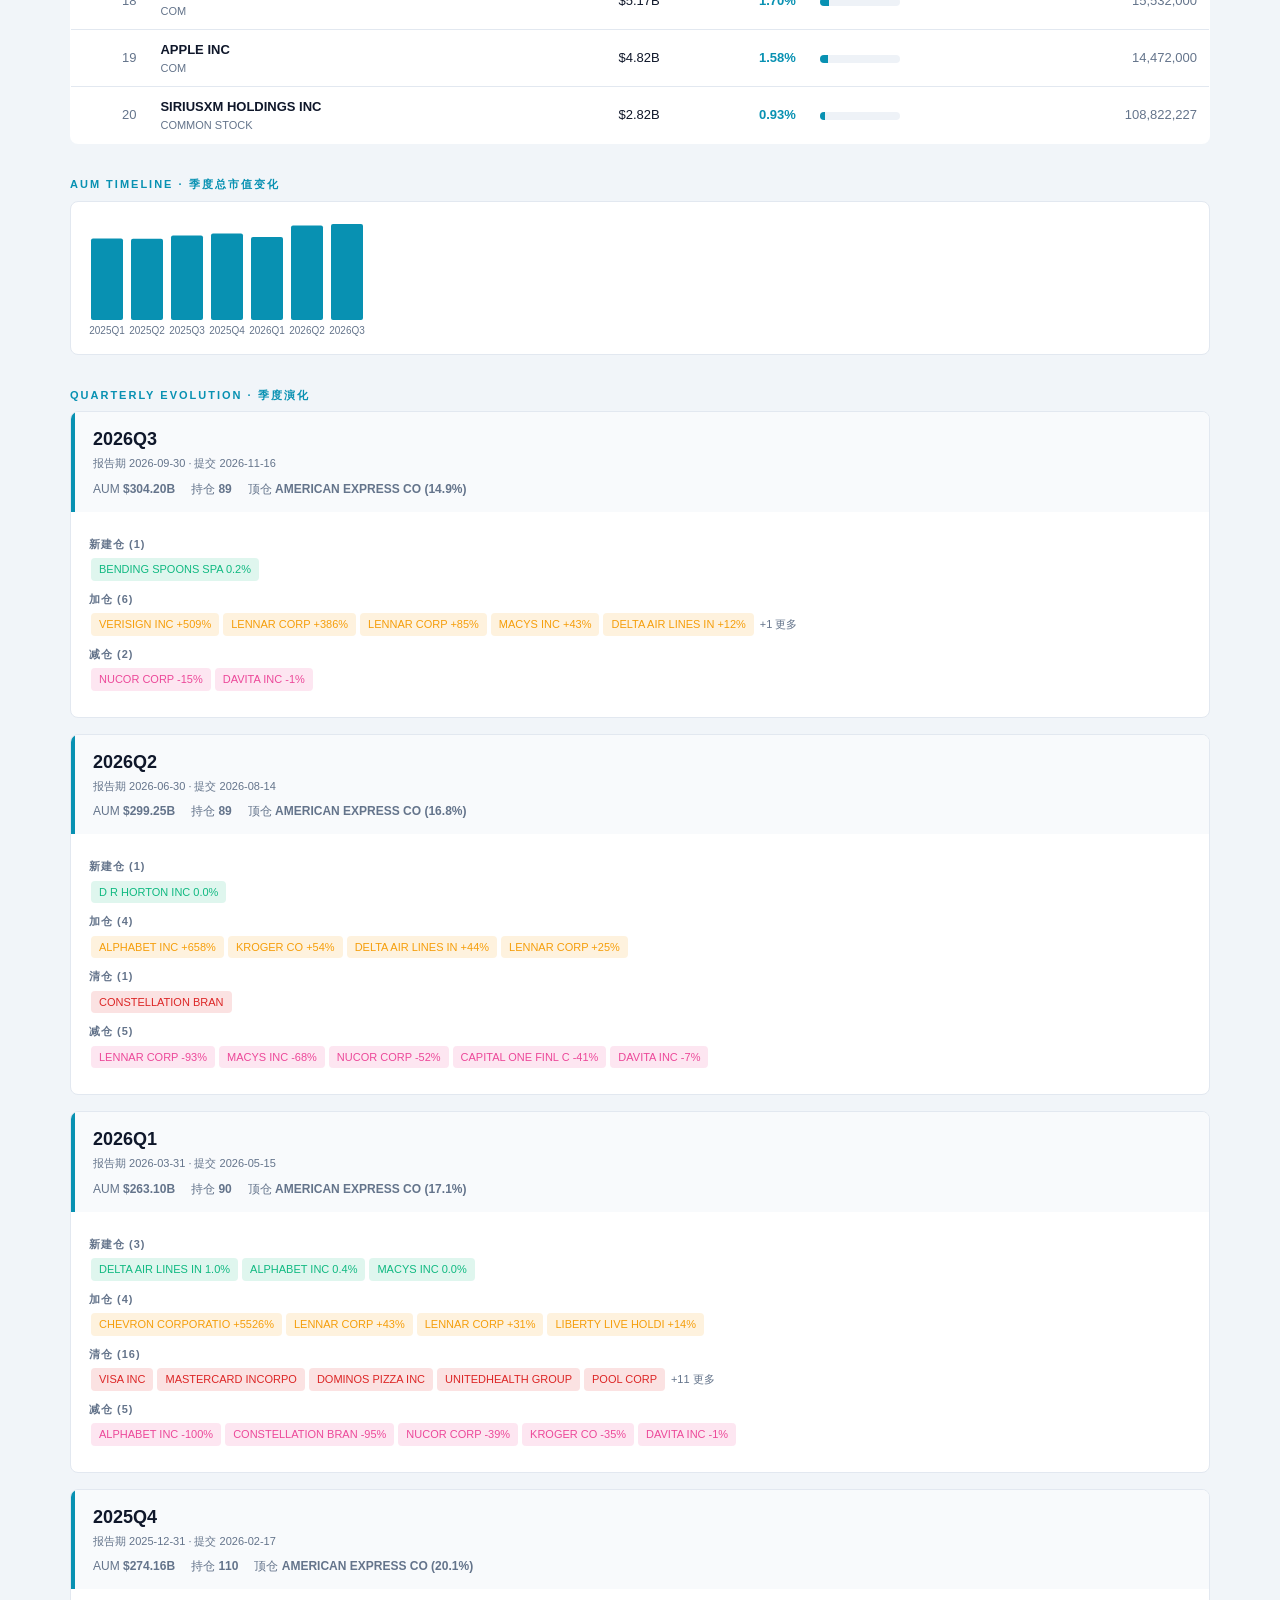
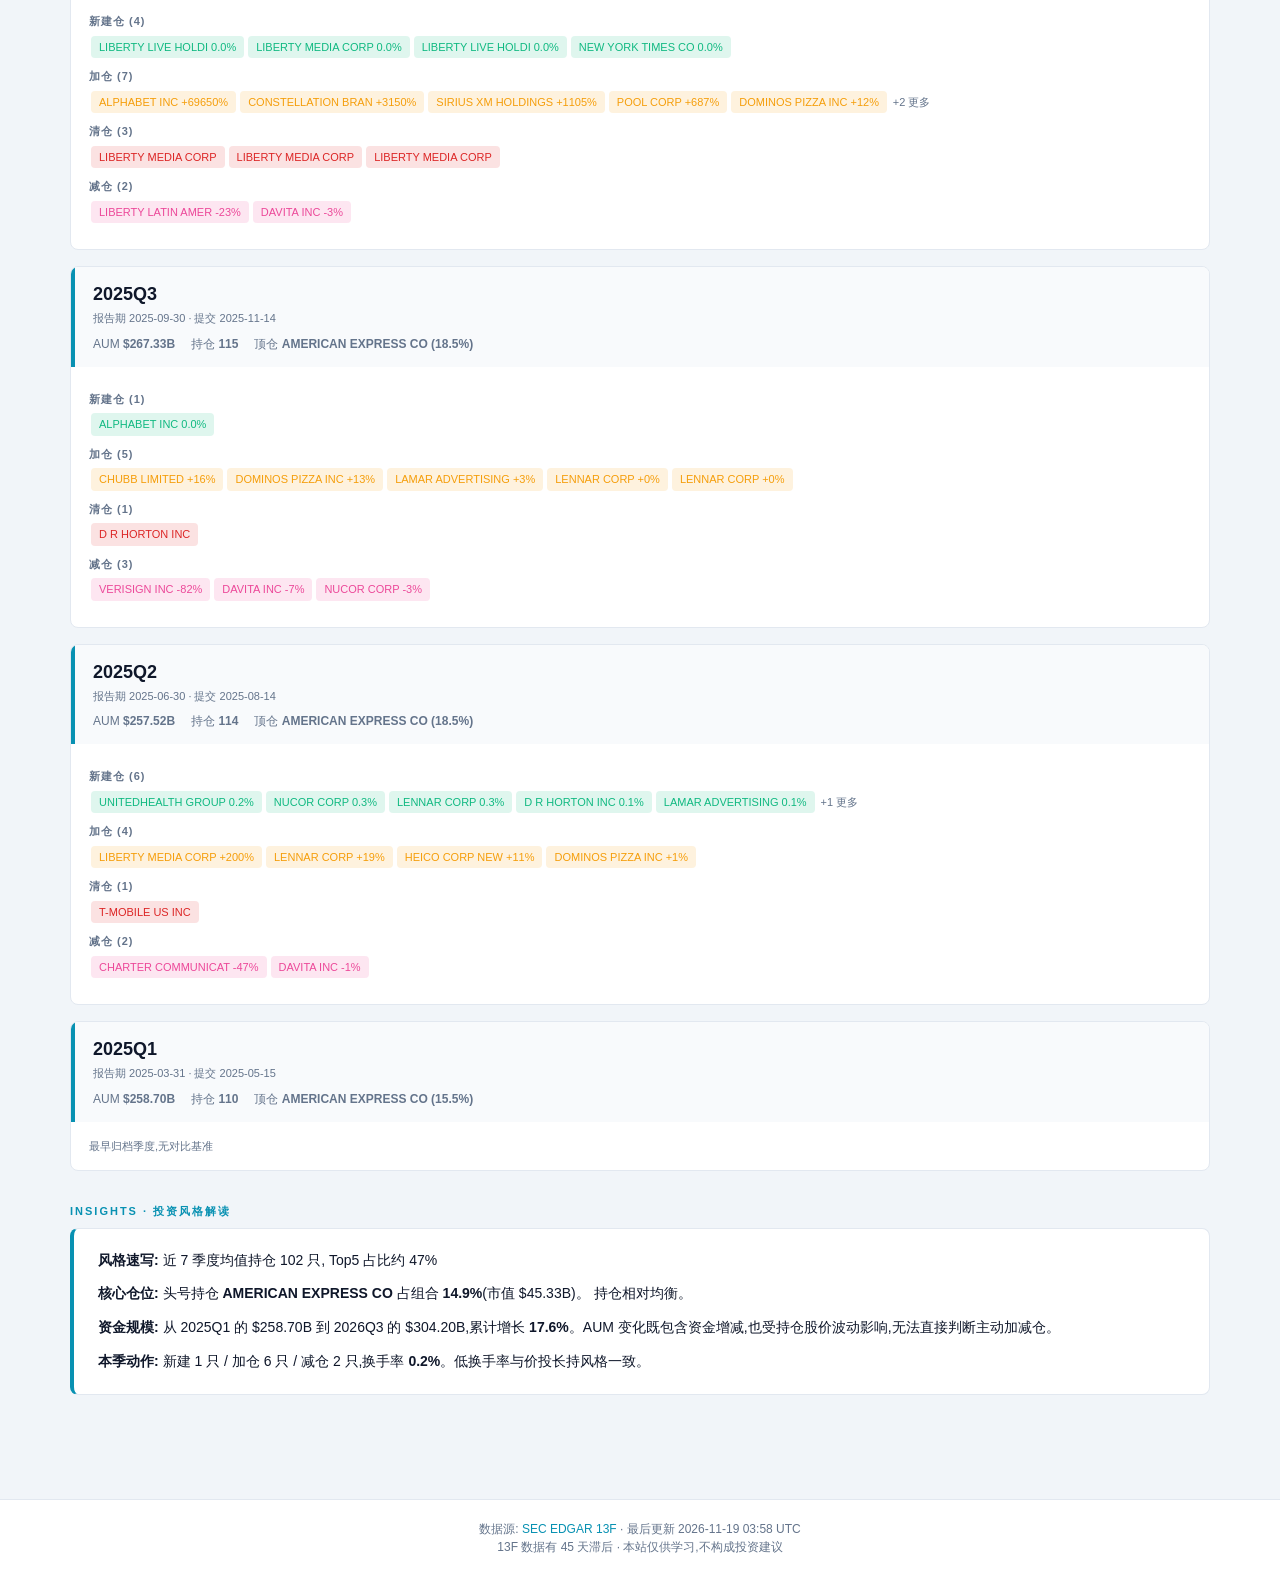
==== commit 83023f13: "Update state/history/site [skip ci]" ====
--- a/docs/Buffett.html
+++ b/docs/Buffett.html
@@ -370,7 +370,7 @@
 
 <footer class="site-footer">
     <div class="container">
-        <div>数据源: <a href="https://www.sec.gov/edgar/sec-api-documentation" target="_blank">SEC EDGAR 13F</a> · 最后更新 2026-11-18 04:01 UTC</div>
+        <div>数据源: <a href="https://www.sec.gov/edgar/sec-api-documentation" target="_blank">SEC EDGAR 13F</a> · 最后更新 2026-11-19 03:58 UTC</div>
         <div class="muted">13F 数据有 45 天滞后 · 本站仅供学习,不构成投资建议</div>
     </div>
 </footer>
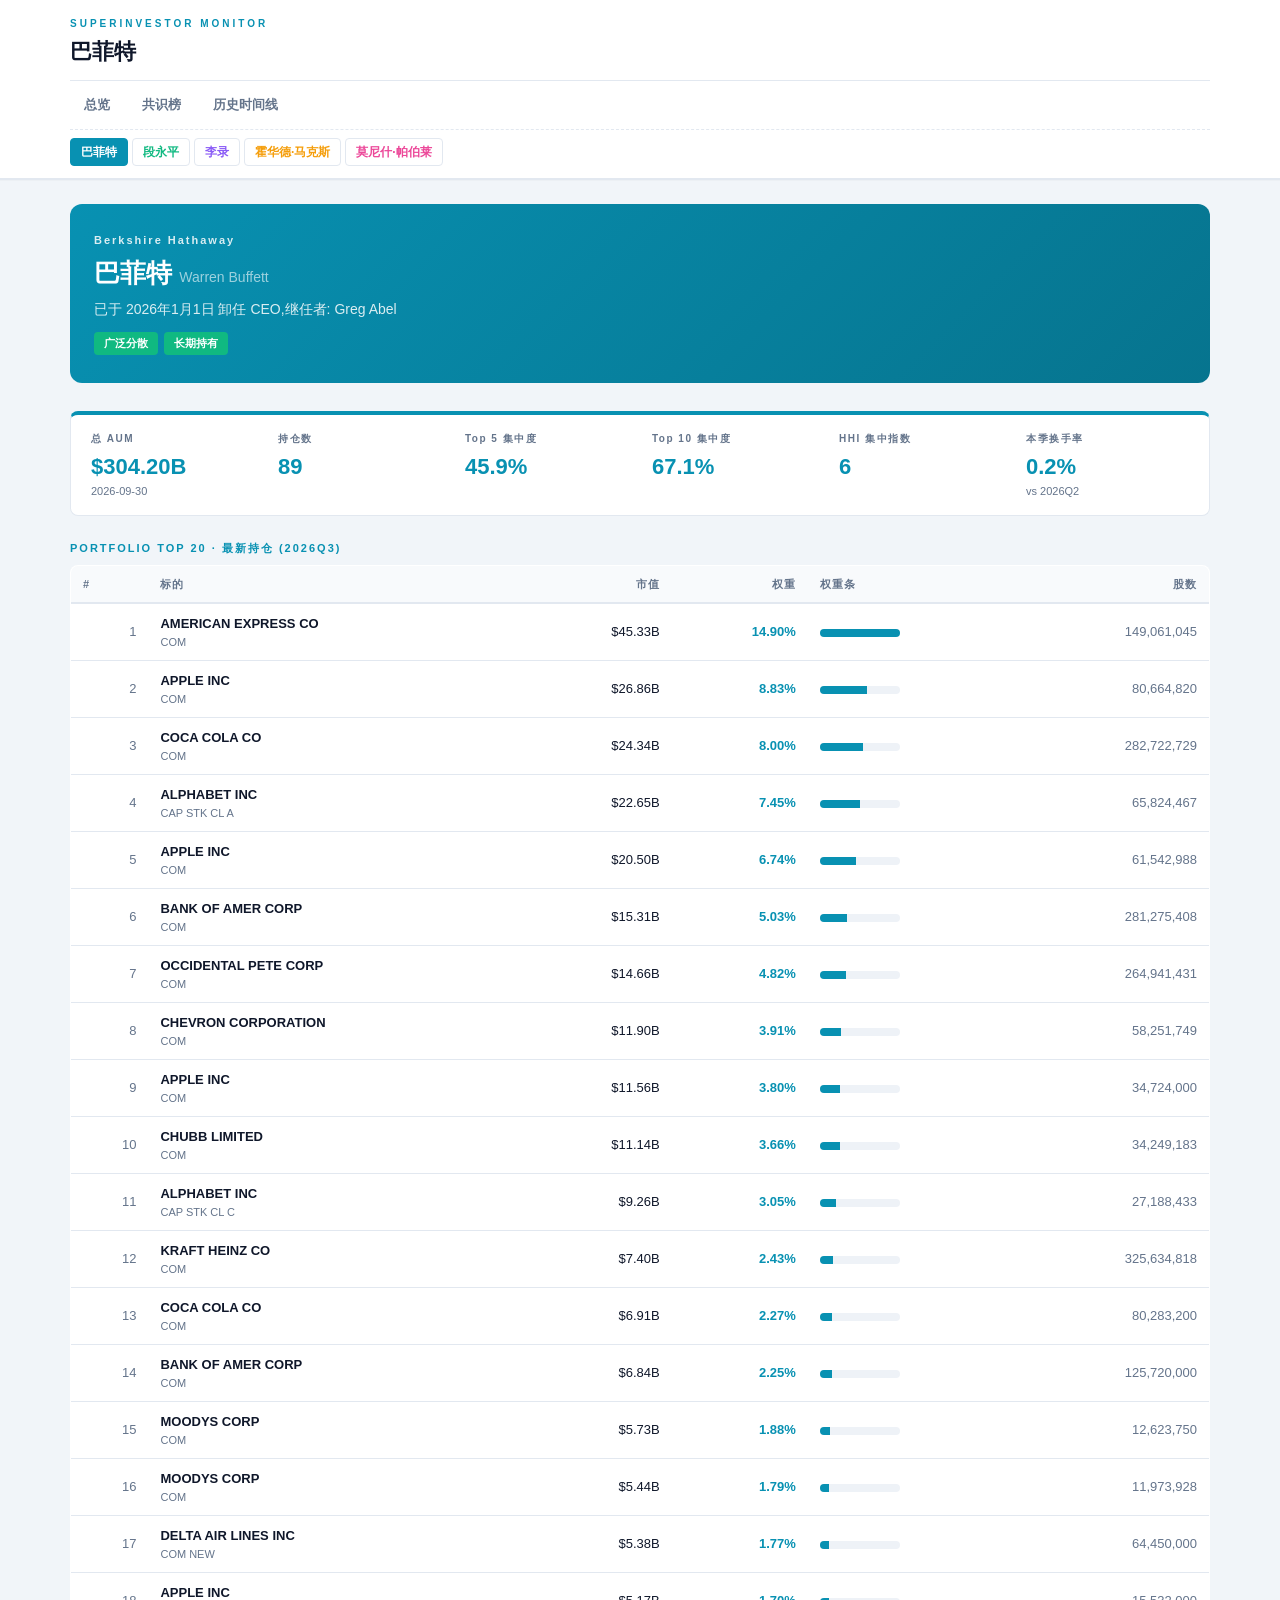
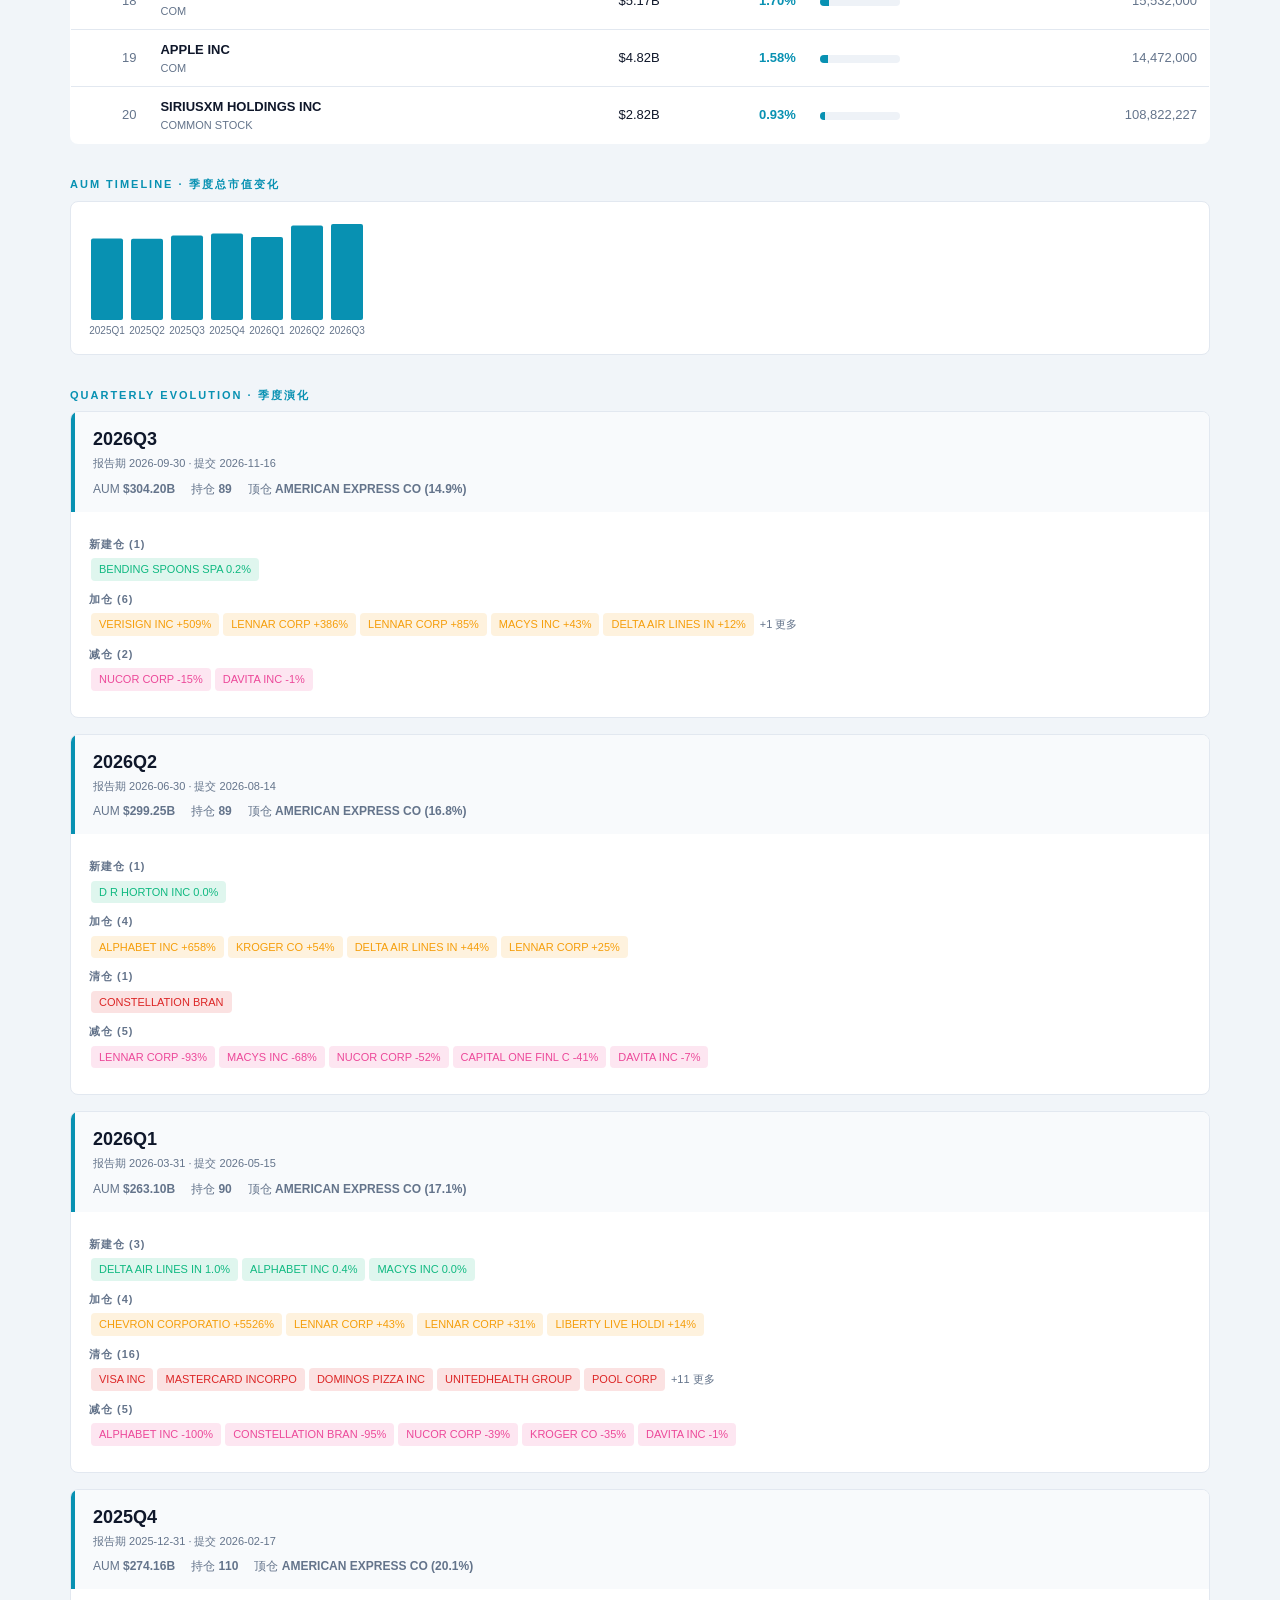
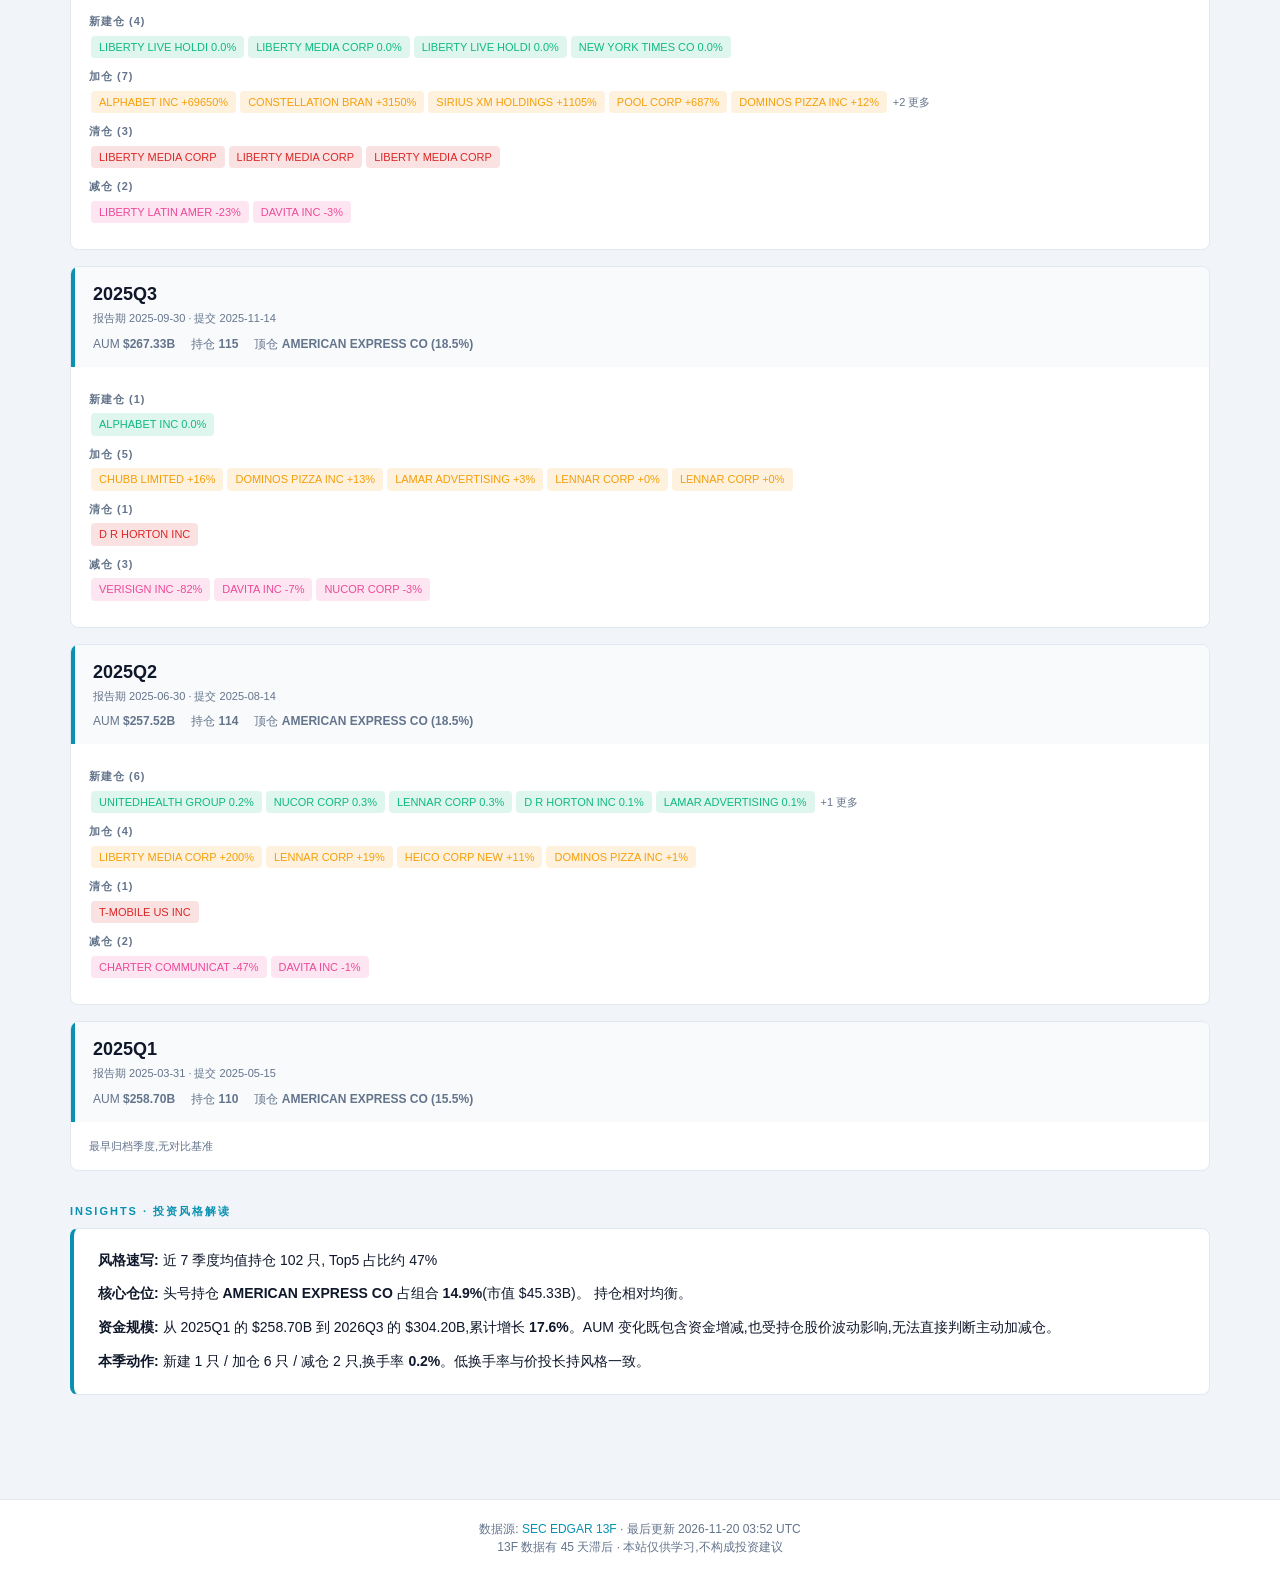
==== commit 79be000a: "Update state/history/site [skip ci]" ====
--- a/docs/Buffett.html
+++ b/docs/Buffett.html
@@ -370,7 +370,7 @@
 
 <footer class="site-footer">
     <div class="container">
-        <div>数据源: <a href="https://www.sec.gov/edgar/sec-api-documentation" target="_blank">SEC EDGAR 13F</a> · 最后更新 2026-11-19 03:58 UTC</div>
+        <div>数据源: <a href="https://www.sec.gov/edgar/sec-api-documentation" target="_blank">SEC EDGAR 13F</a> · 最后更新 2026-11-20 03:52 UTC</div>
         <div class="muted">13F 数据有 45 天滞后 · 本站仅供学习,不构成投资建议</div>
     </div>
 </footer>
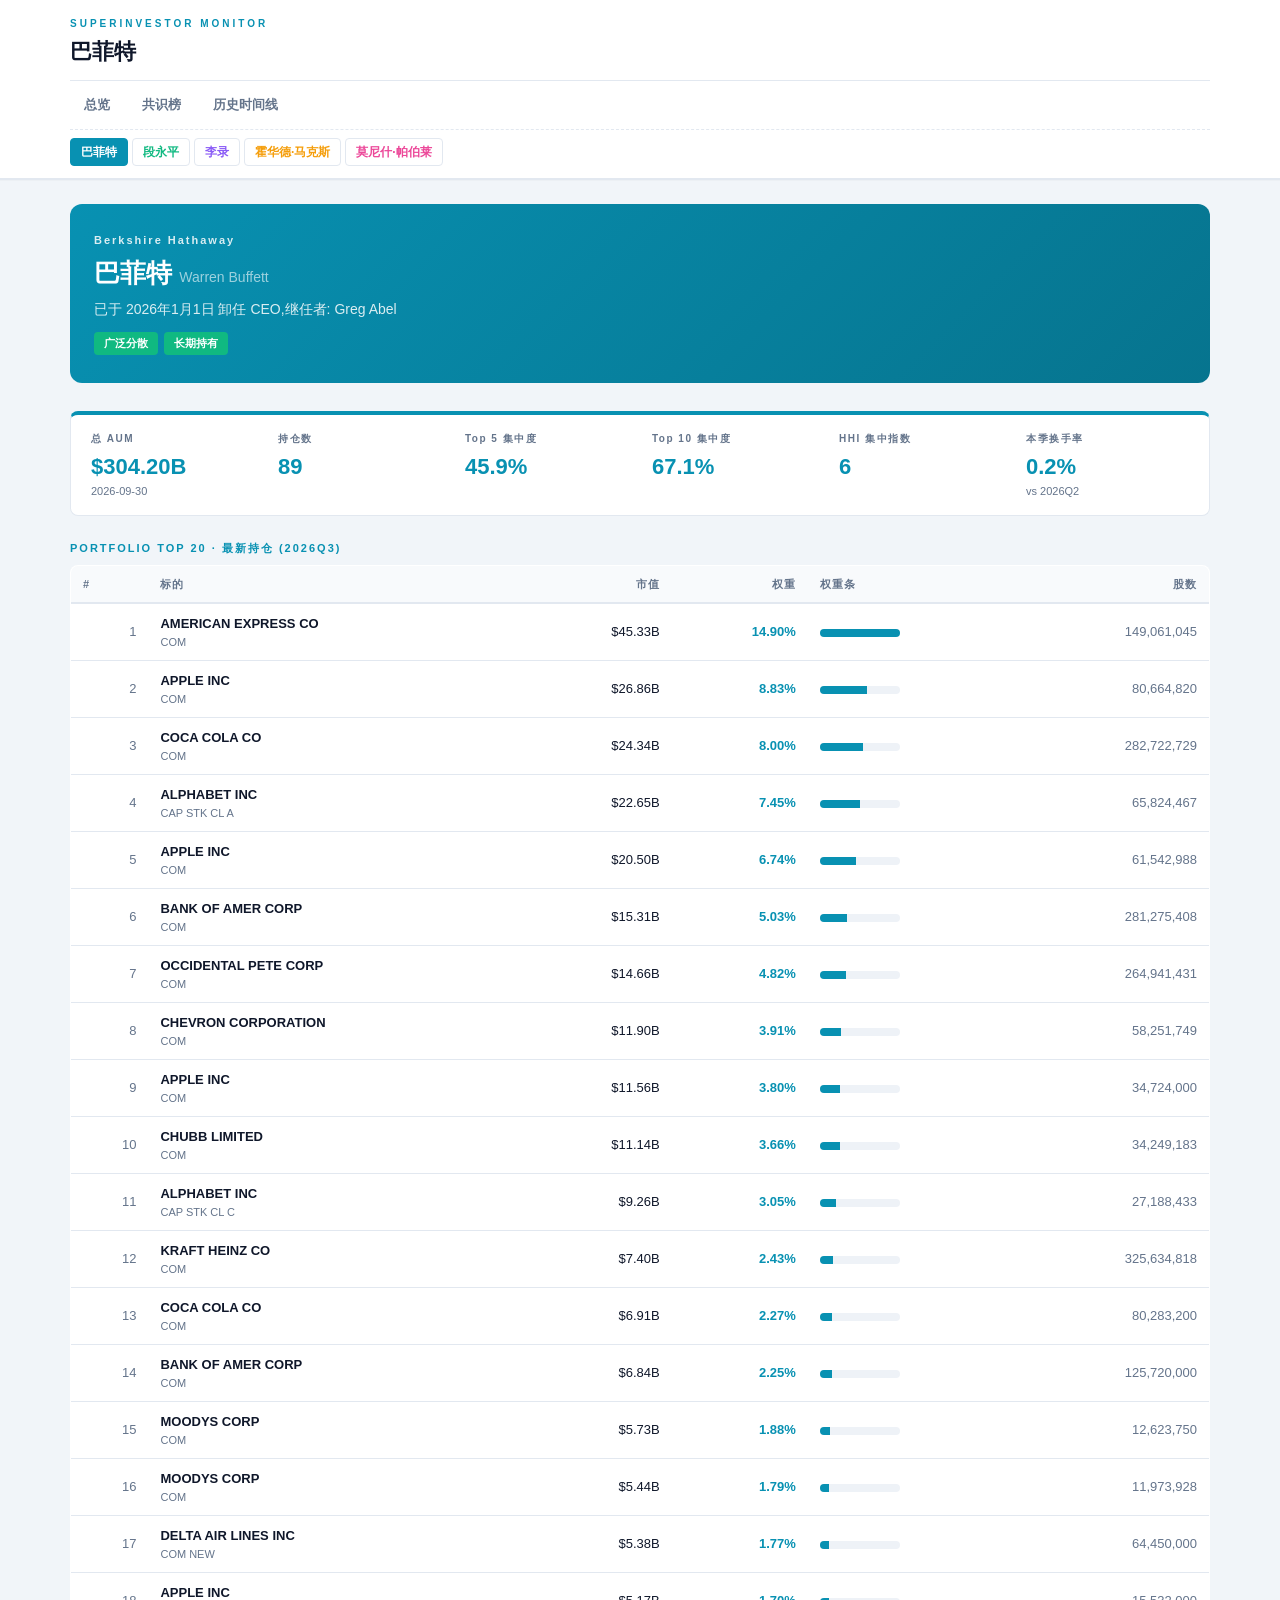
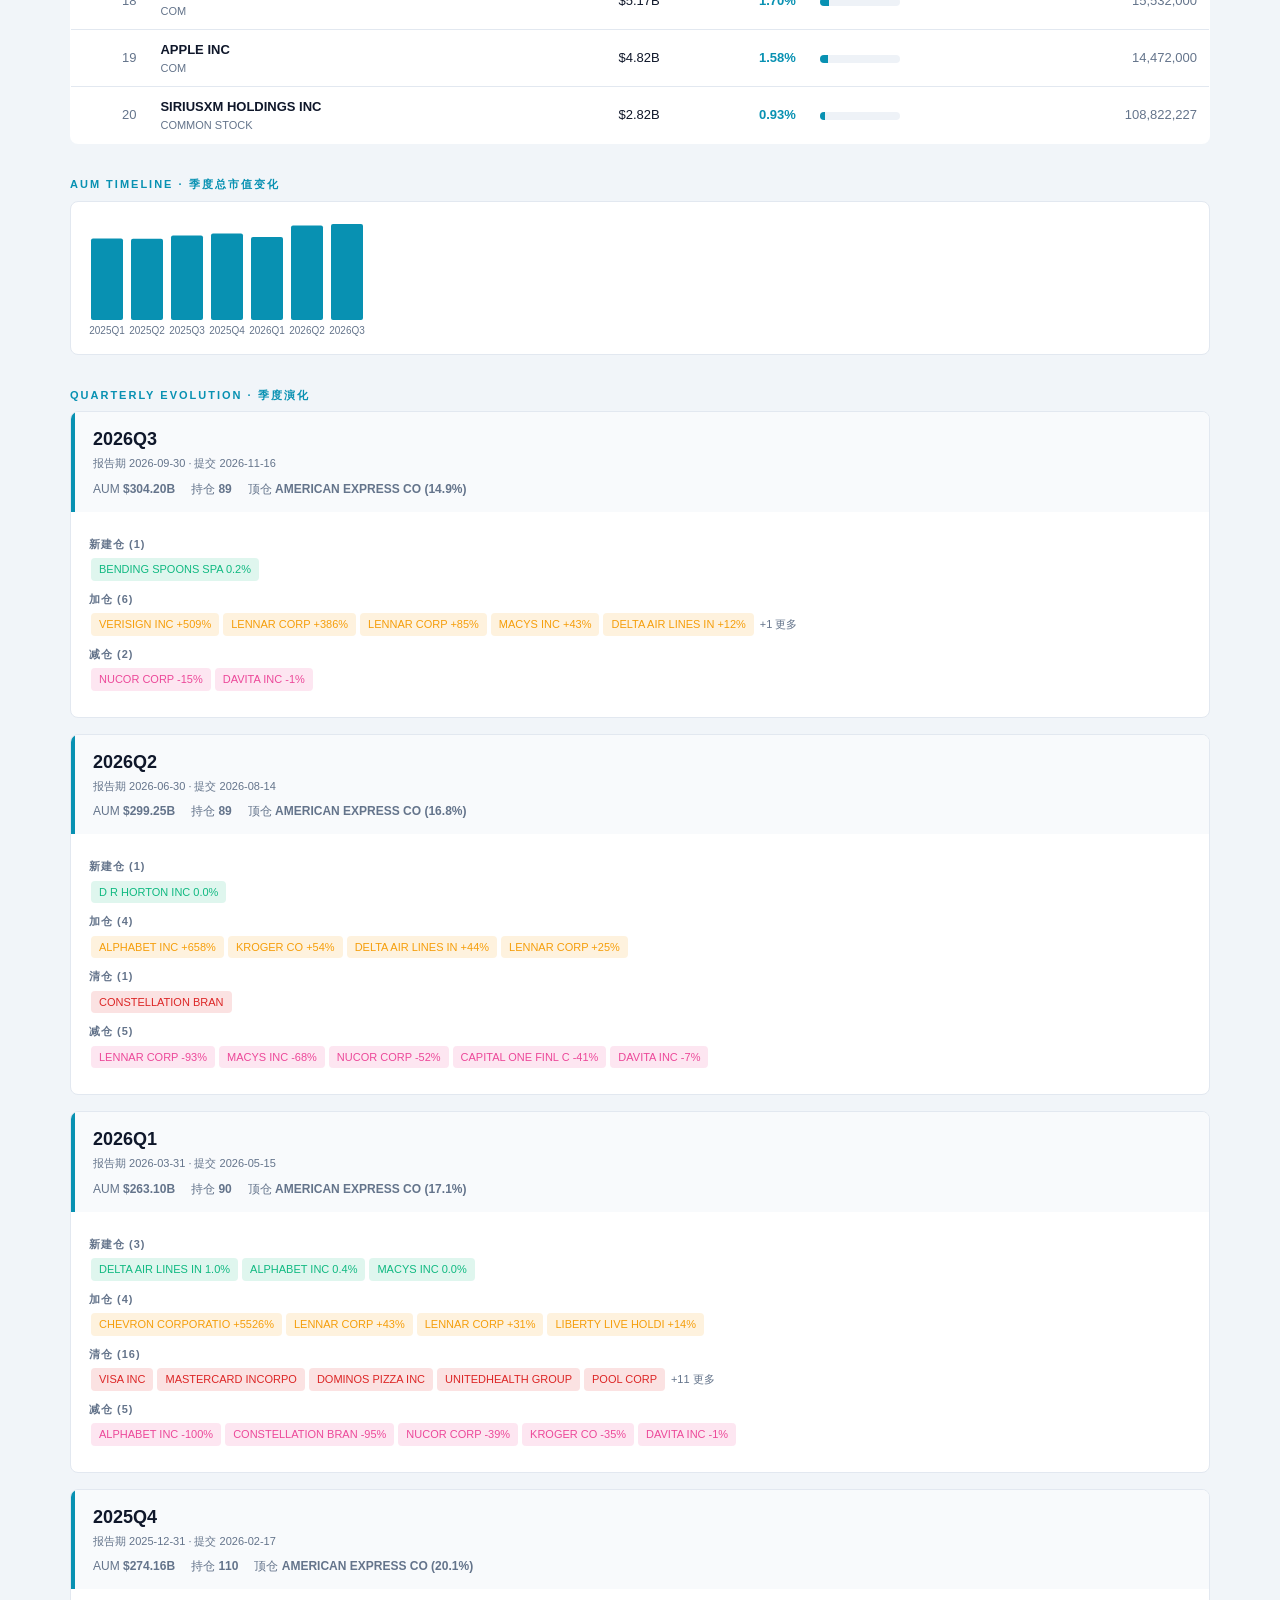
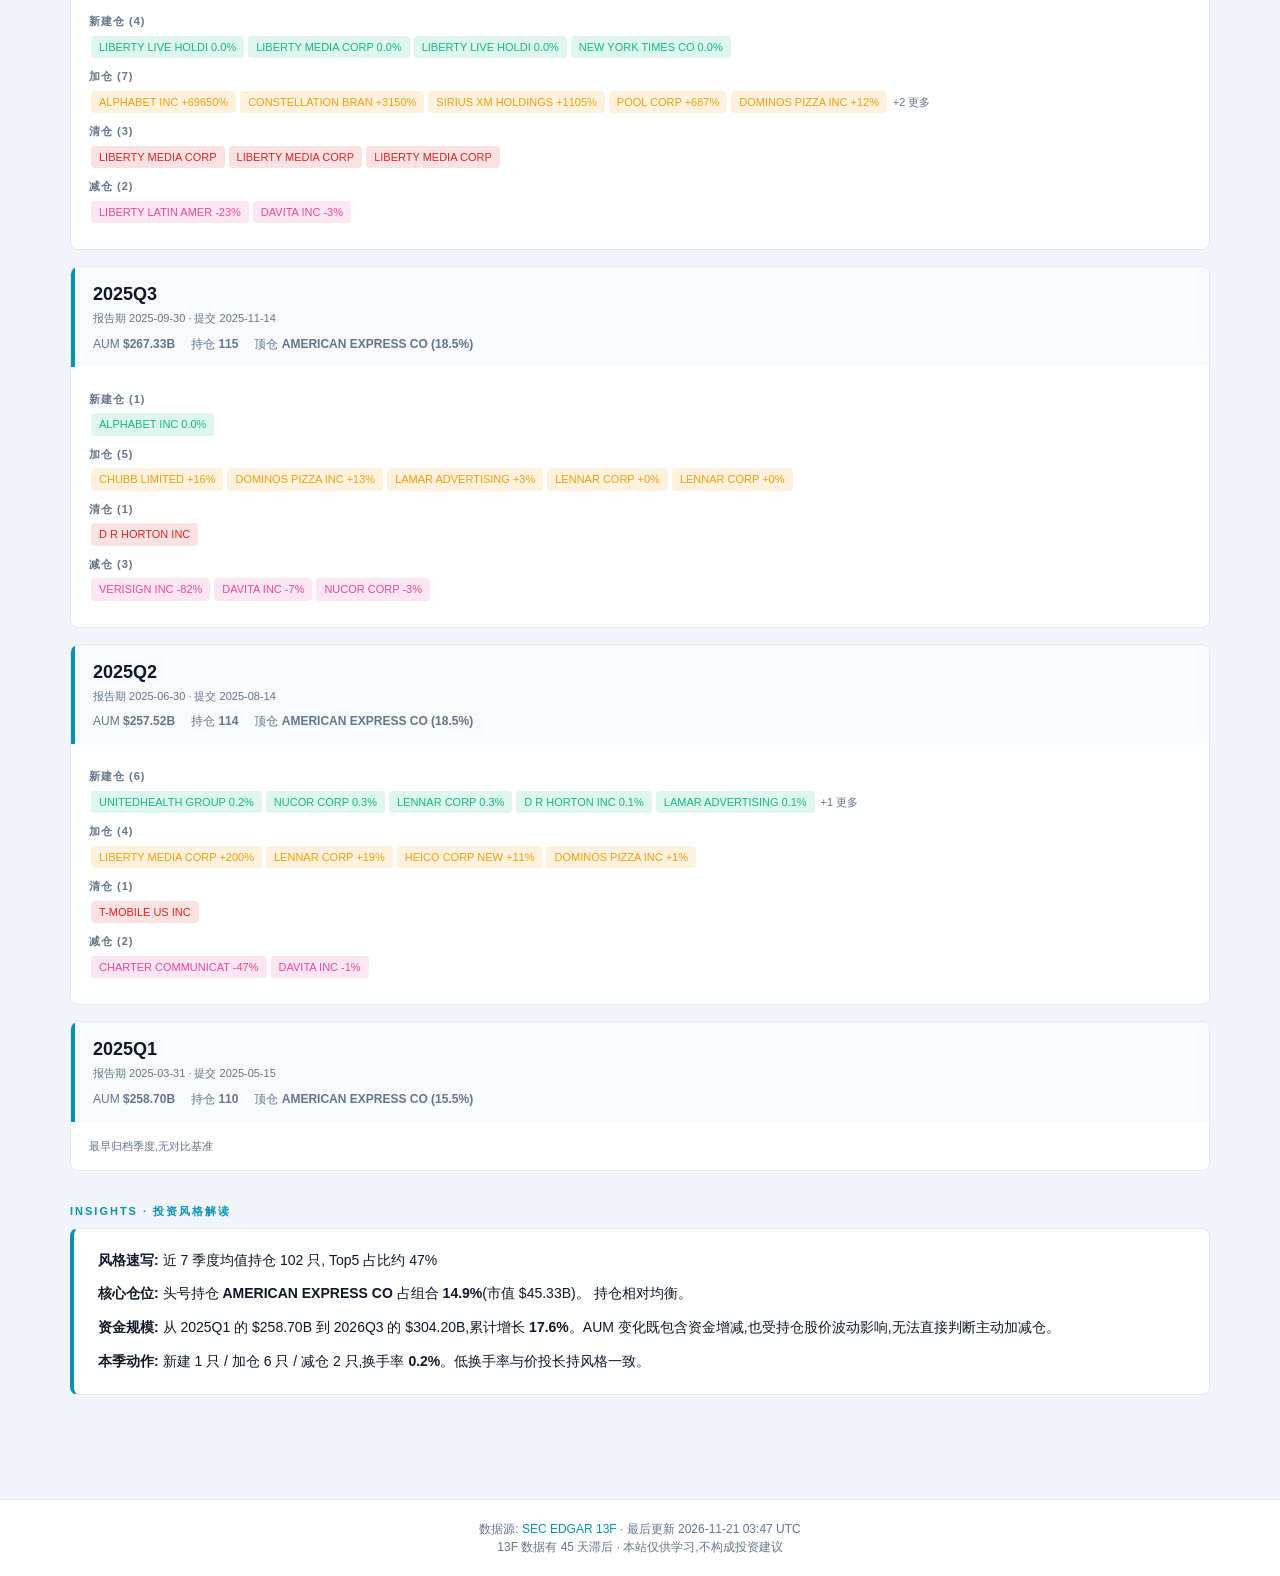
==== commit 60235708: "Update state/history/site [skip ci]" ====
--- a/docs/Buffett.html
+++ b/docs/Buffett.html
@@ -370,7 +370,7 @@
 
 <footer class="site-footer">
     <div class="container">
-        <div>数据源: <a href="https://www.sec.gov/edgar/sec-api-documentation" target="_blank">SEC EDGAR 13F</a> · 最后更新 2026-11-20 03:52 UTC</div>
+        <div>数据源: <a href="https://www.sec.gov/edgar/sec-api-documentation" target="_blank">SEC EDGAR 13F</a> · 最后更新 2026-11-21 03:47 UTC</div>
         <div class="muted">13F 数据有 45 天滞后 · 本站仅供学习,不构成投资建议</div>
     </div>
 </footer>
